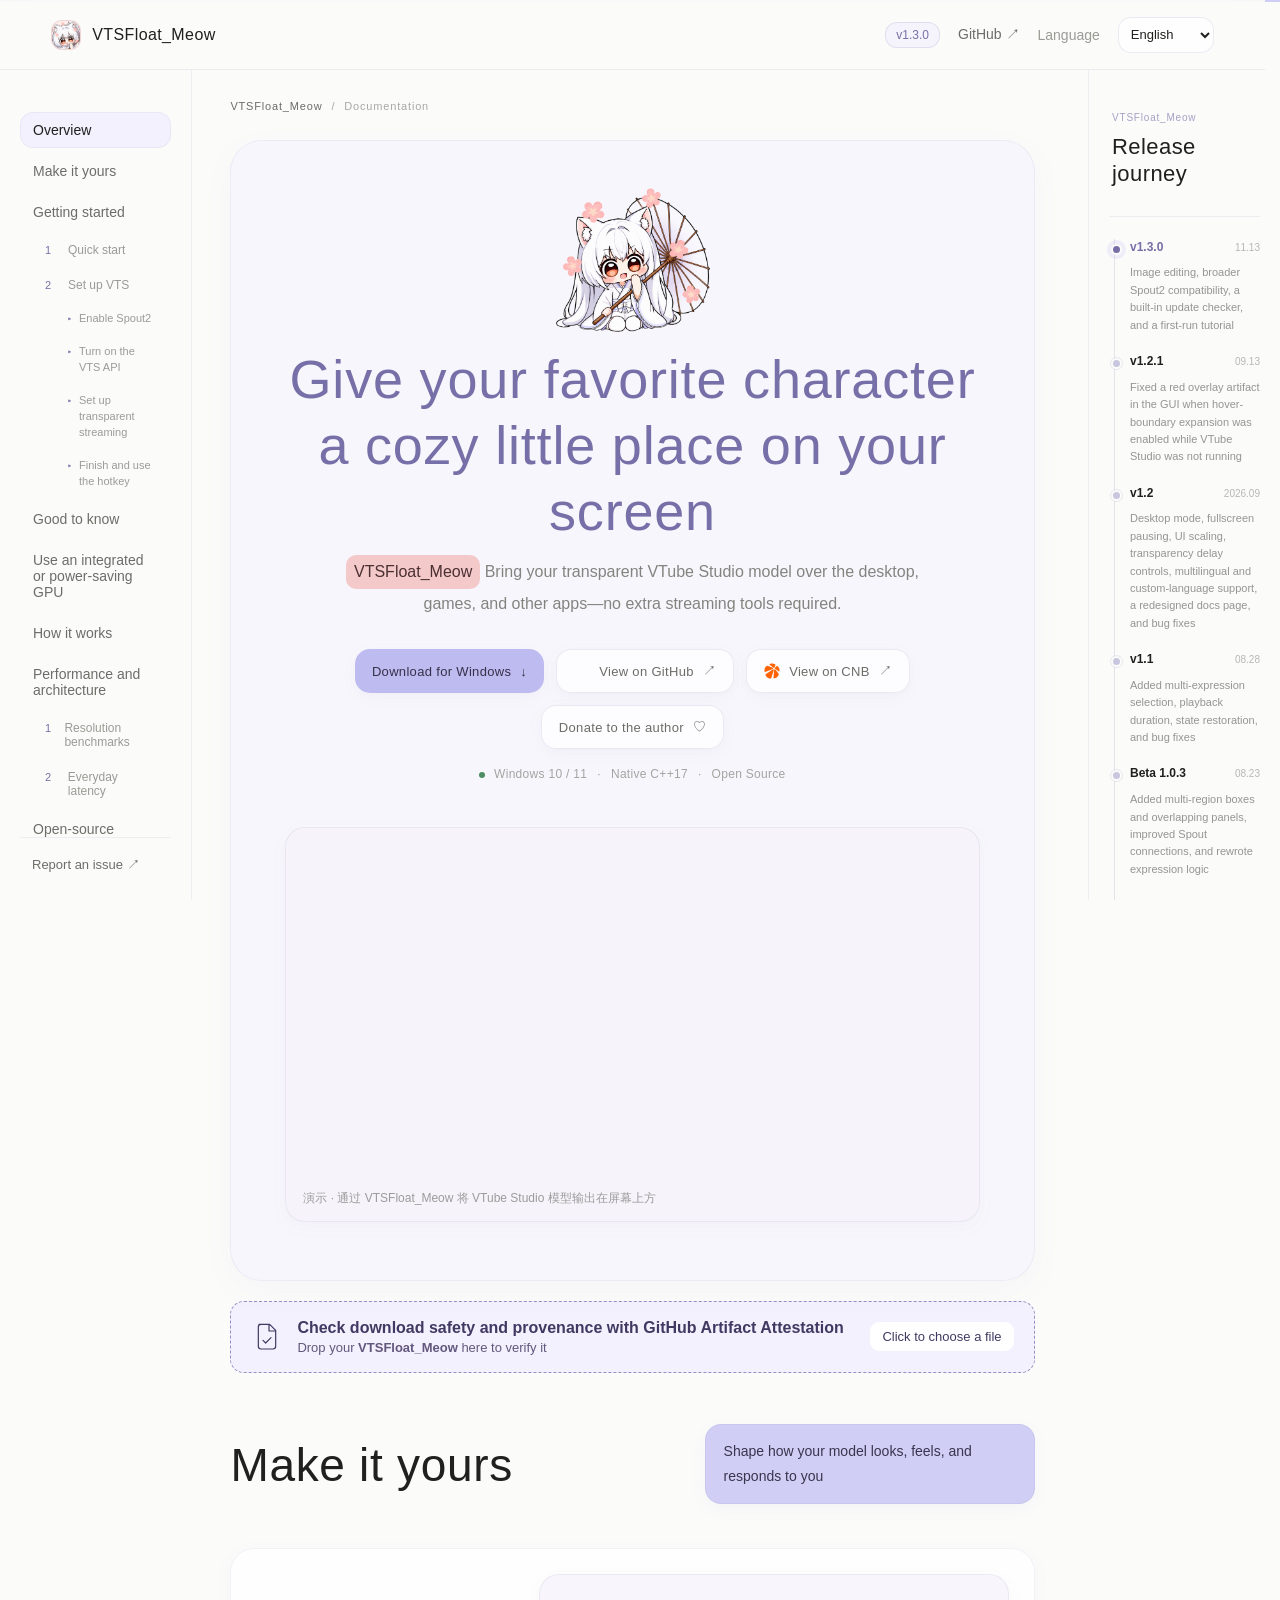
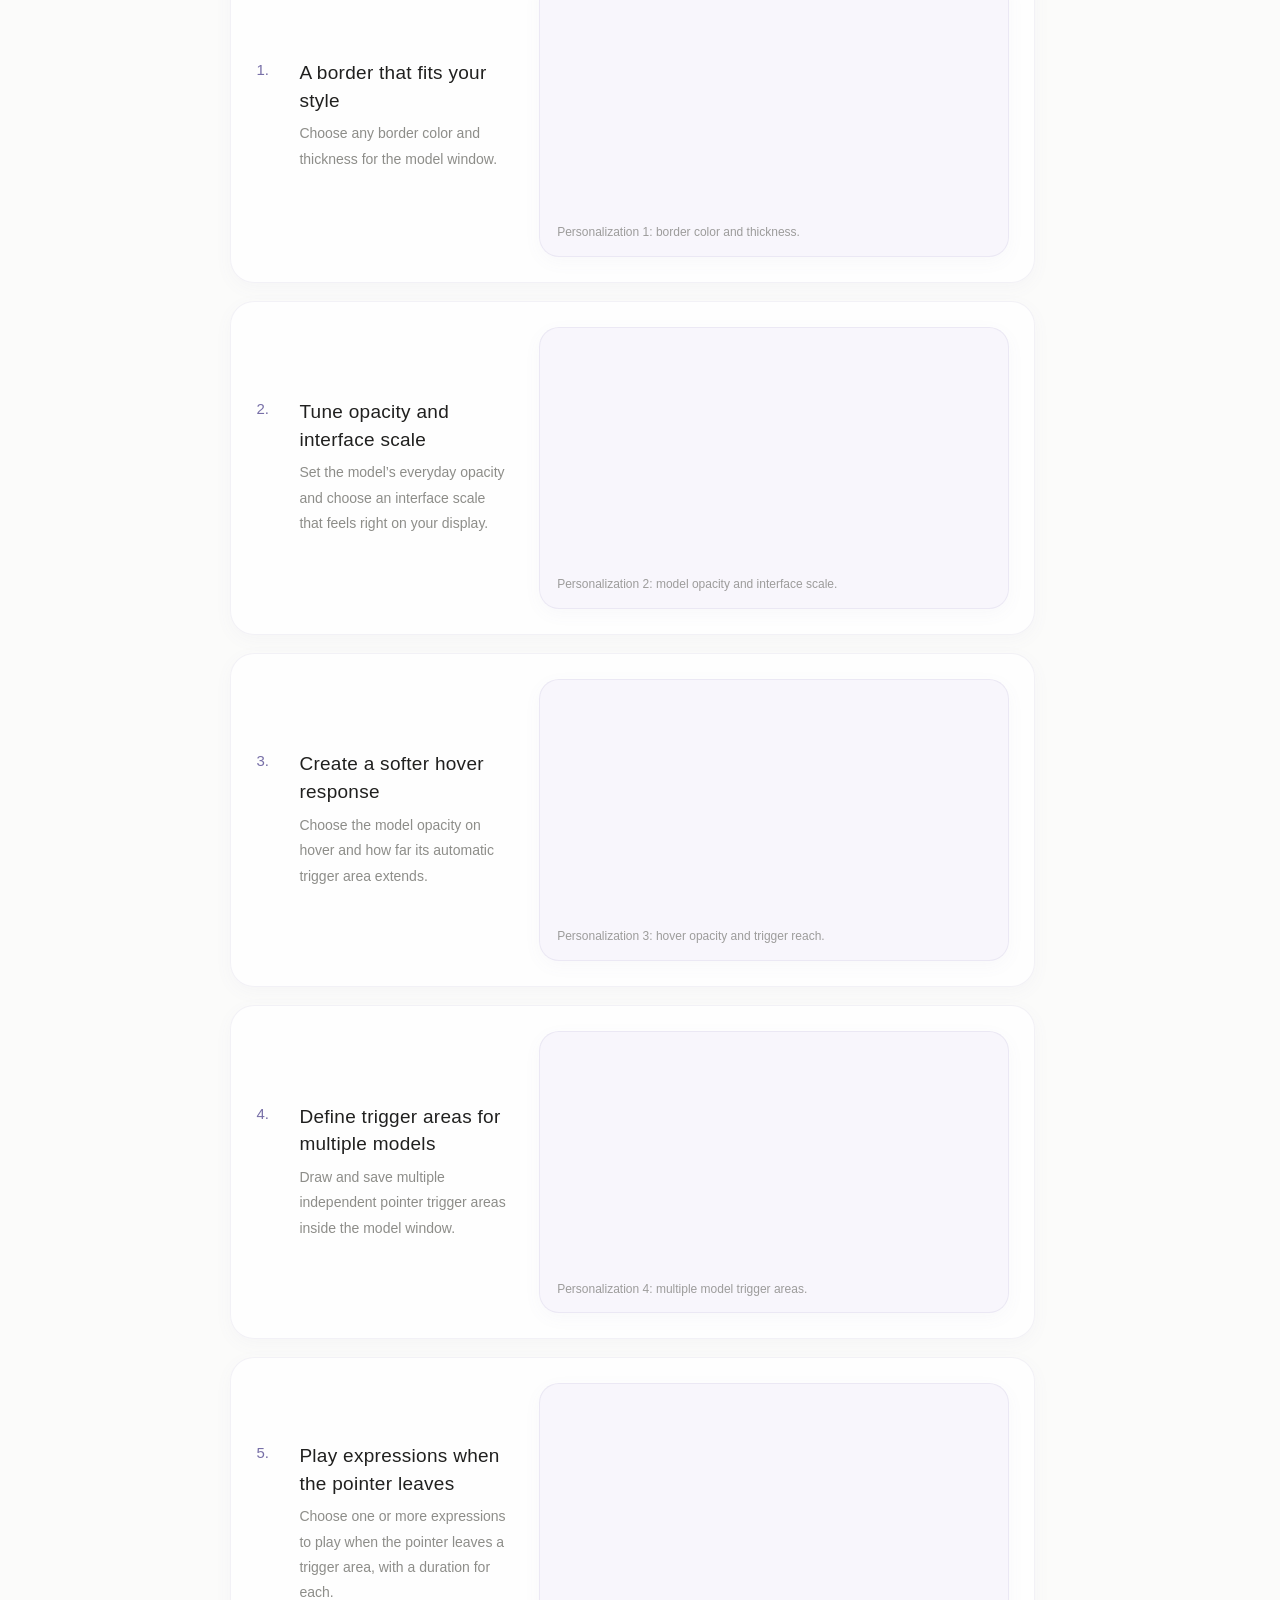
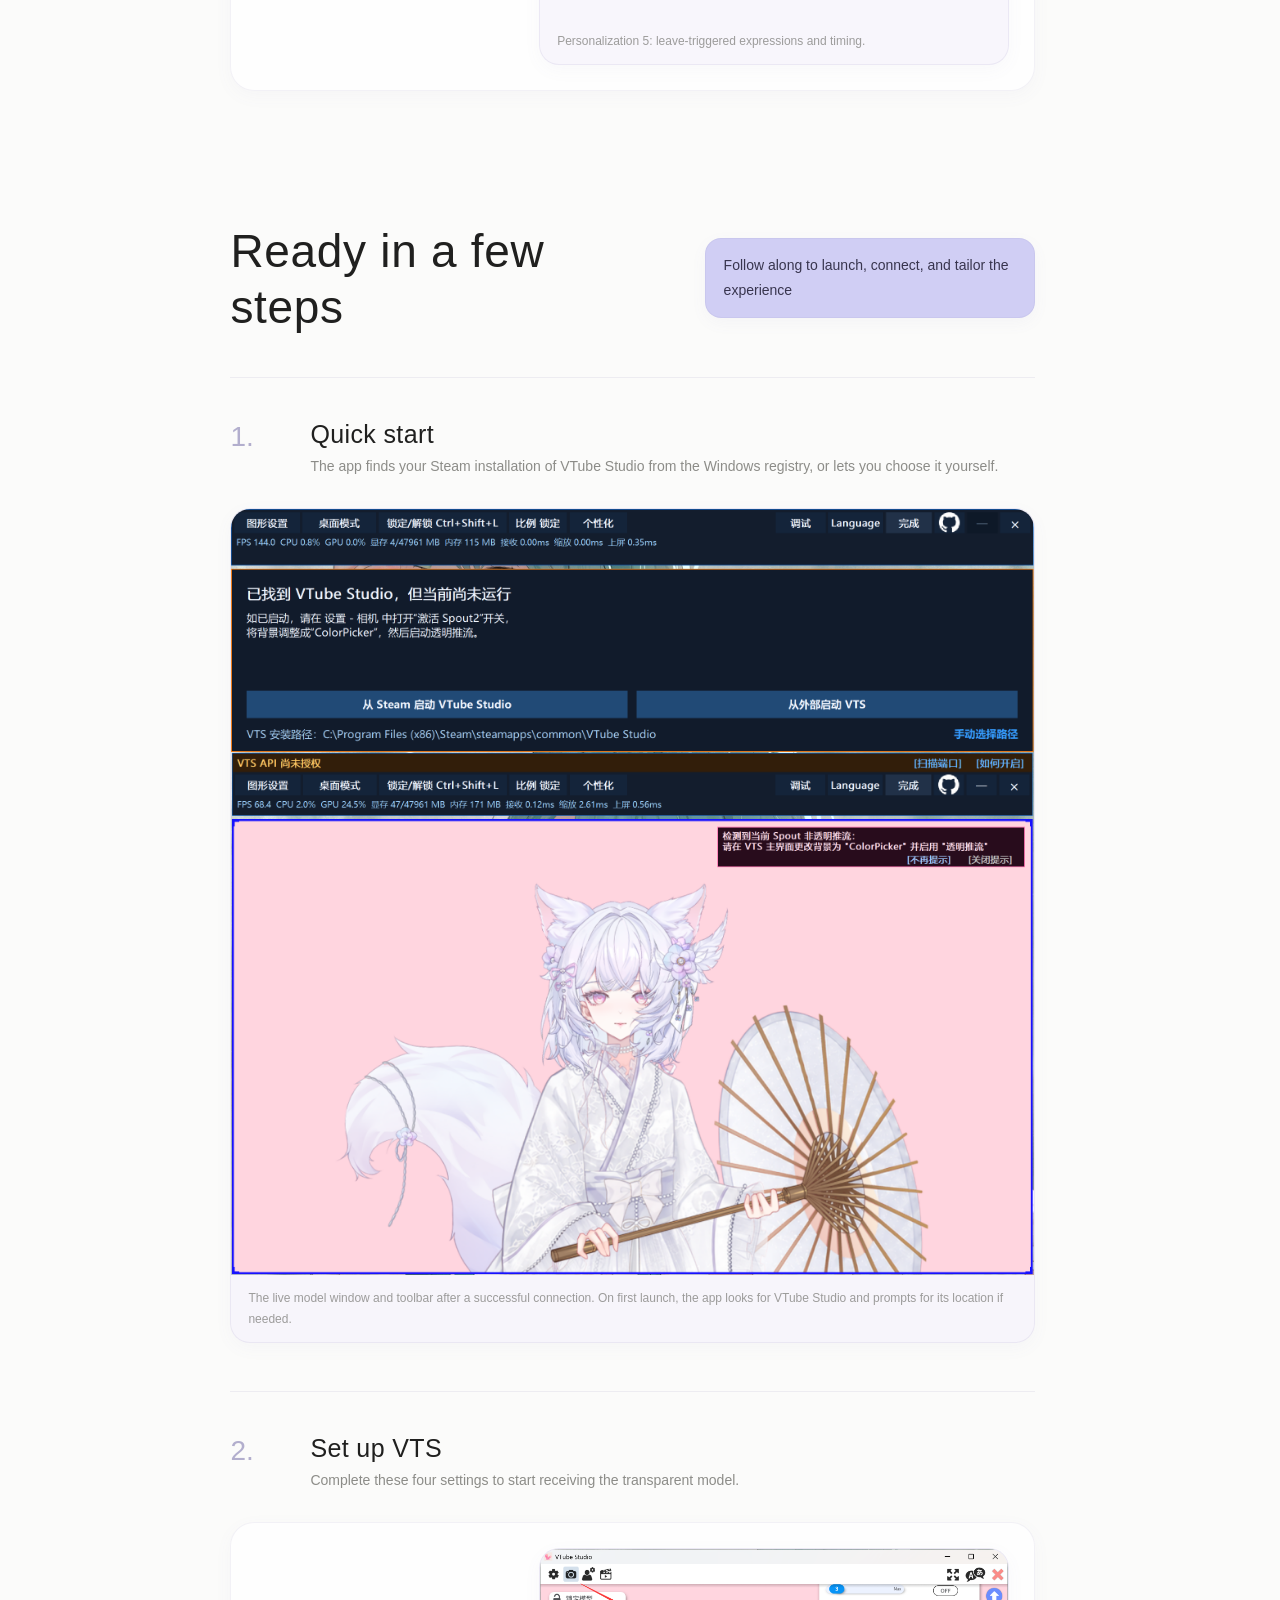
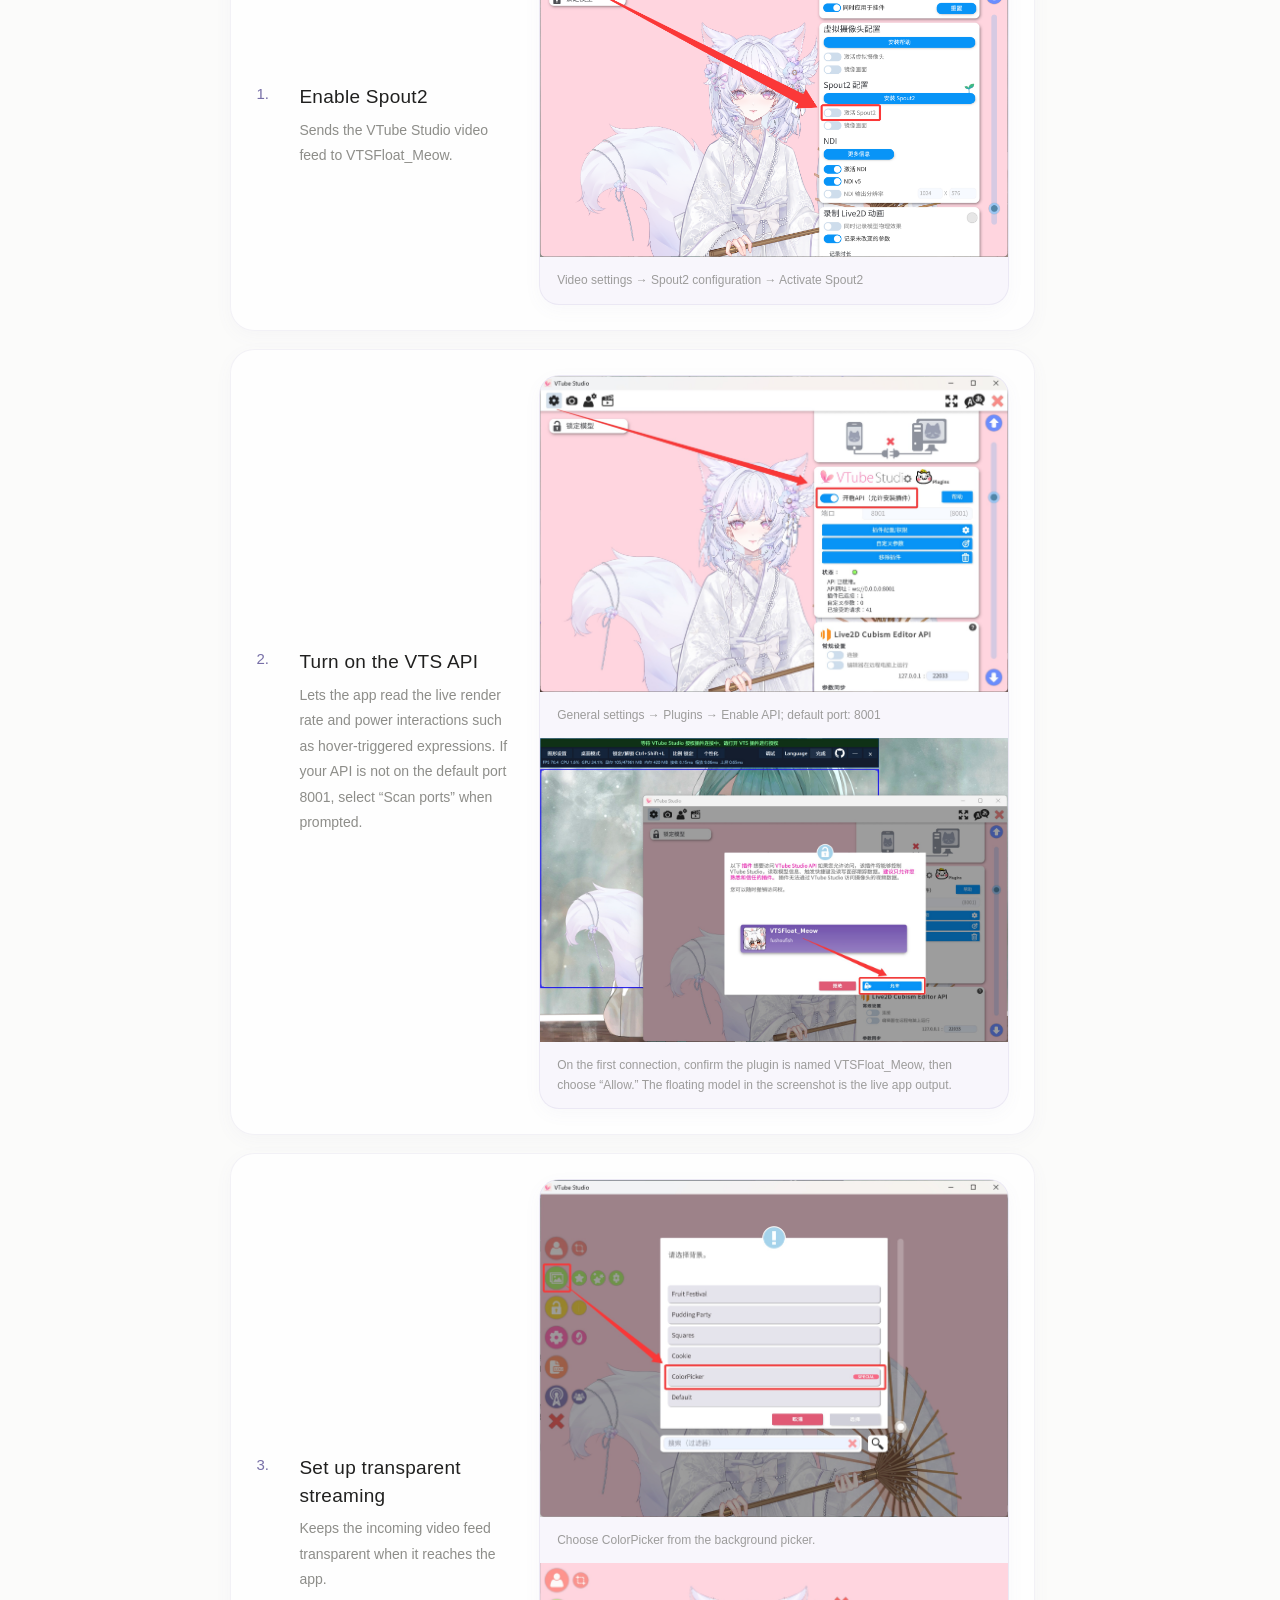
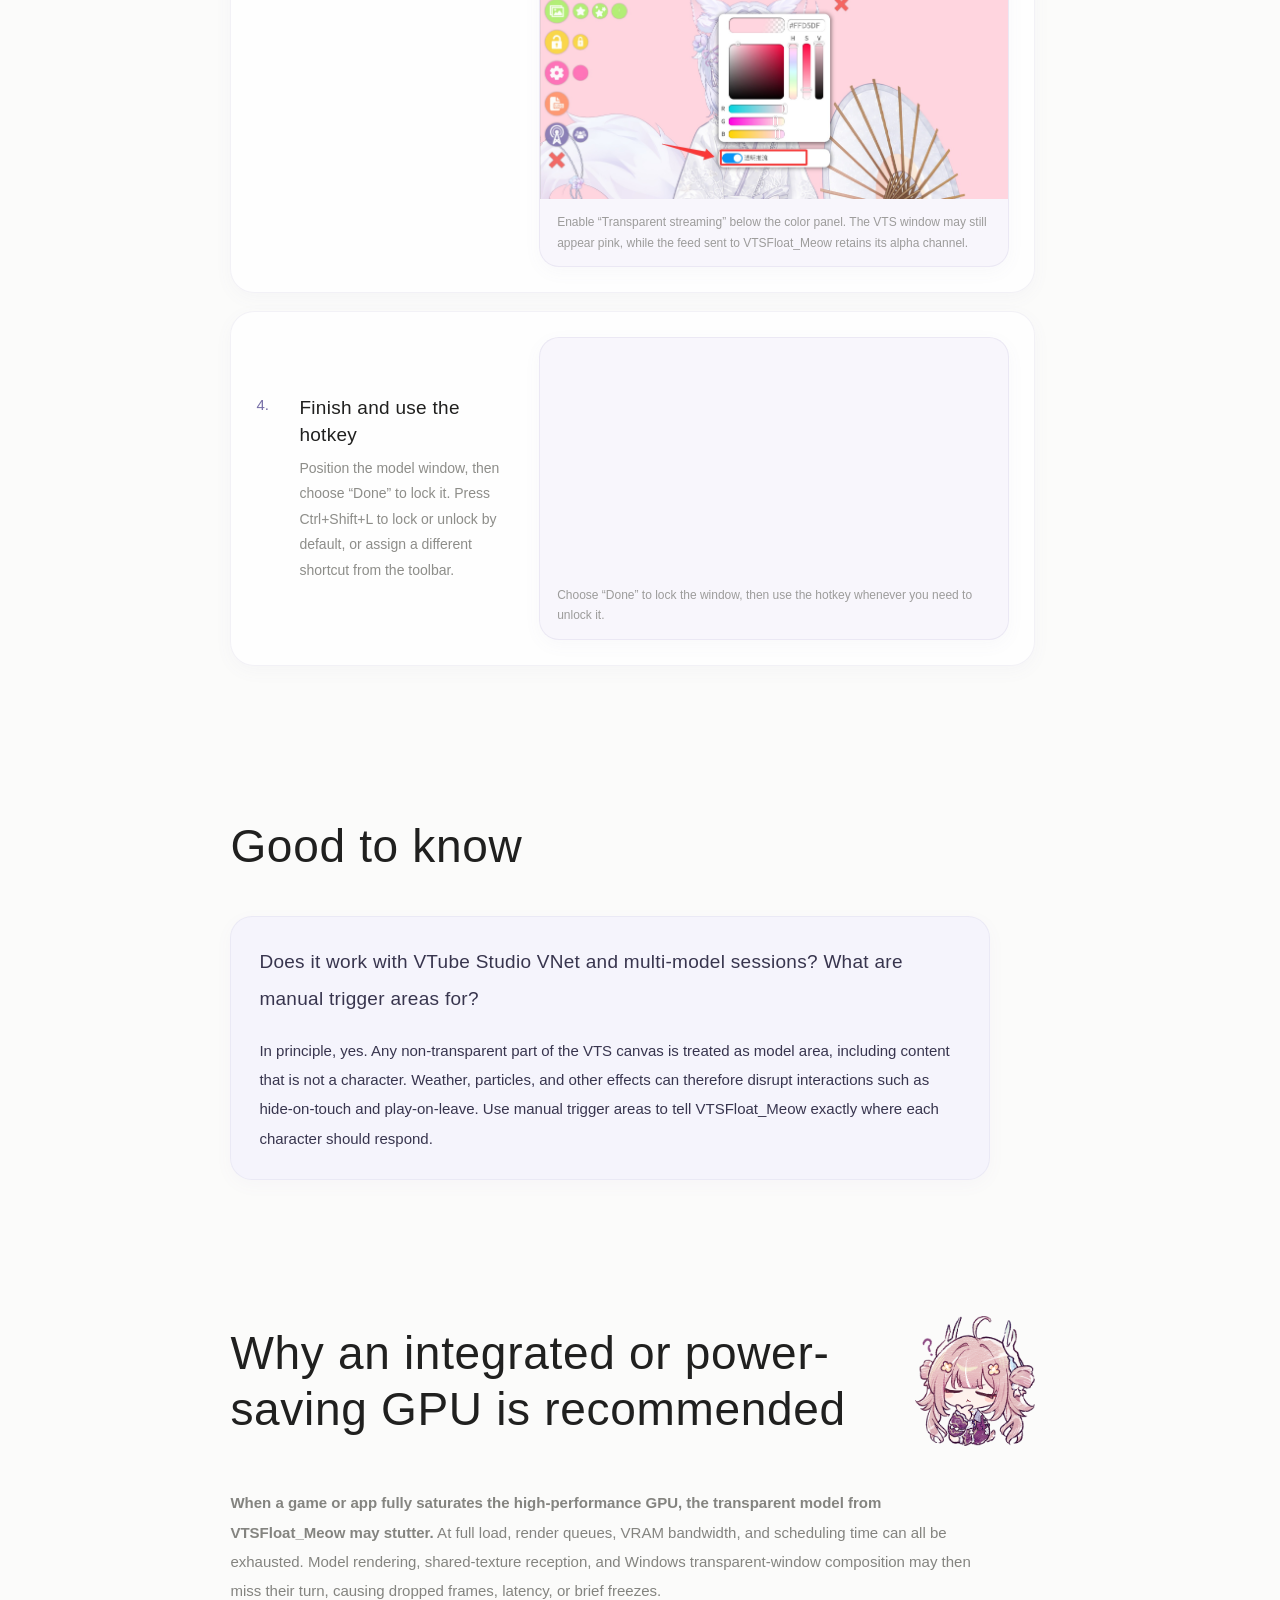
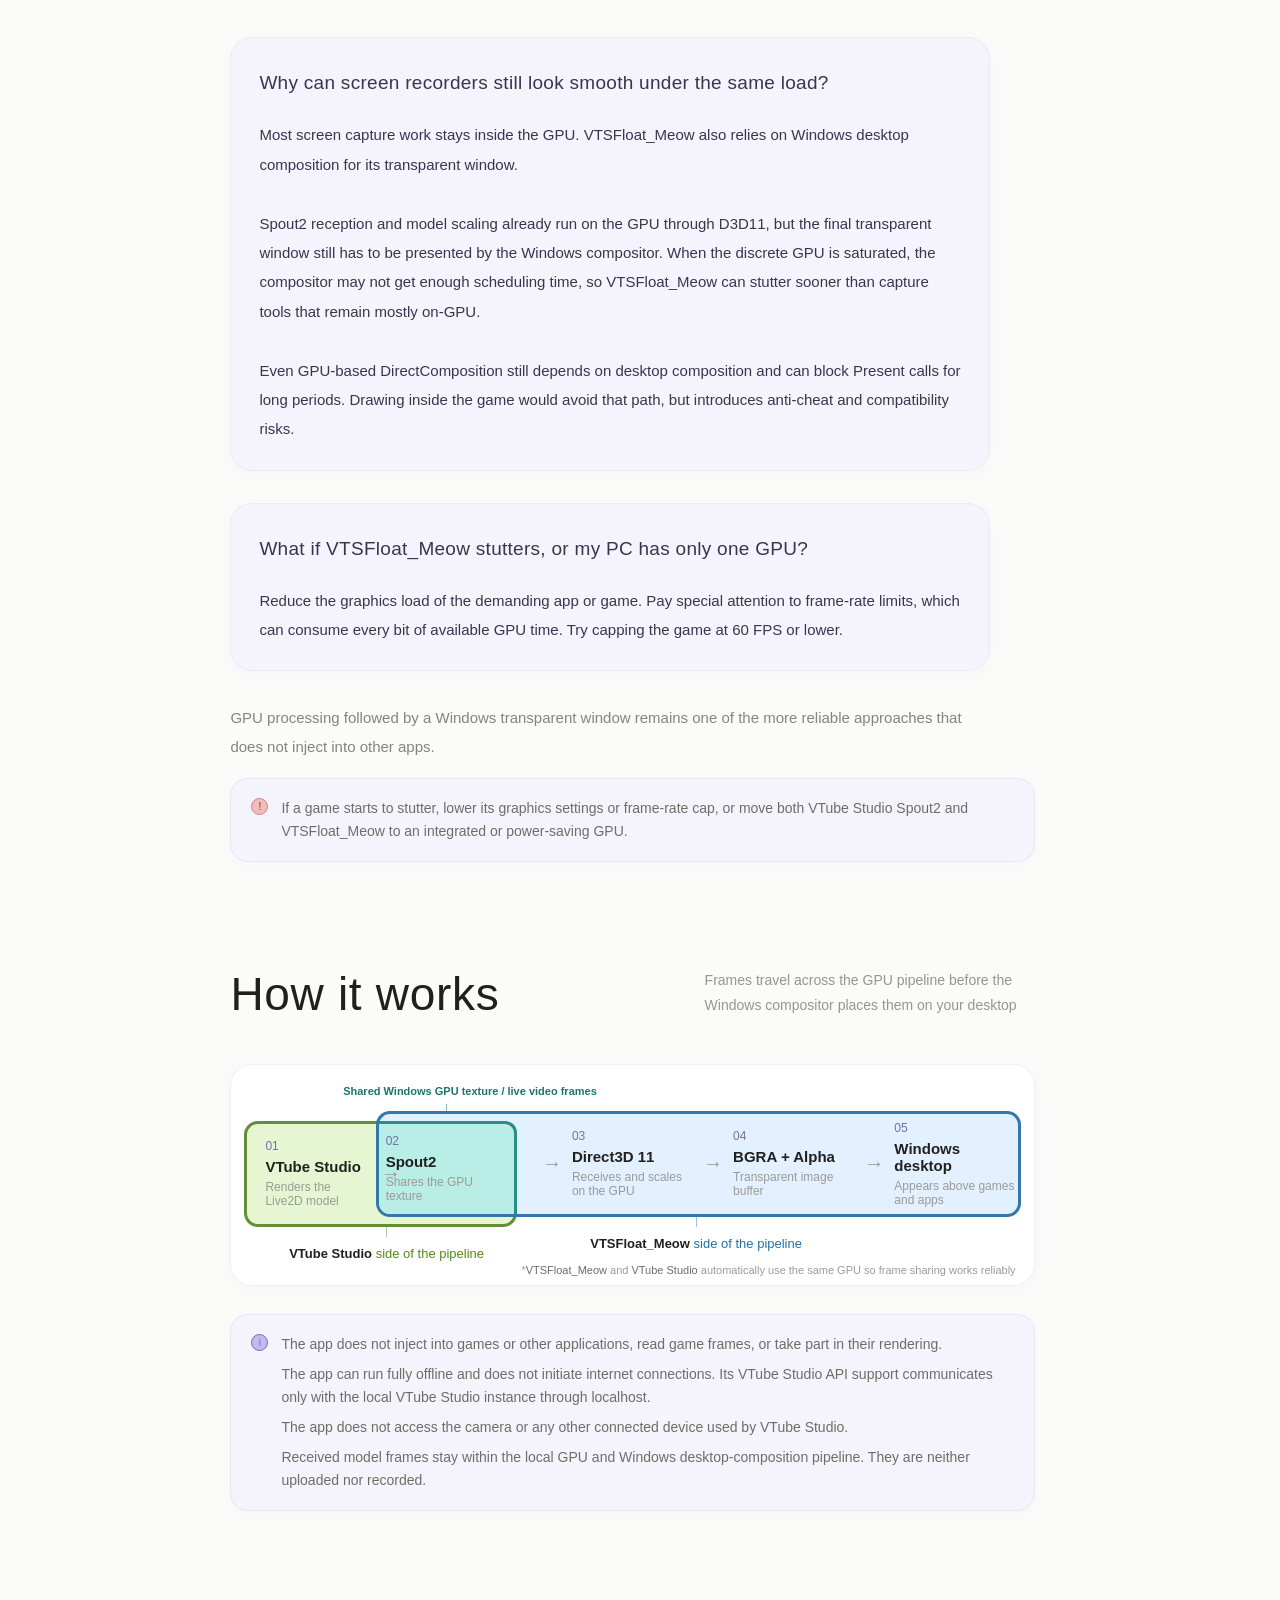
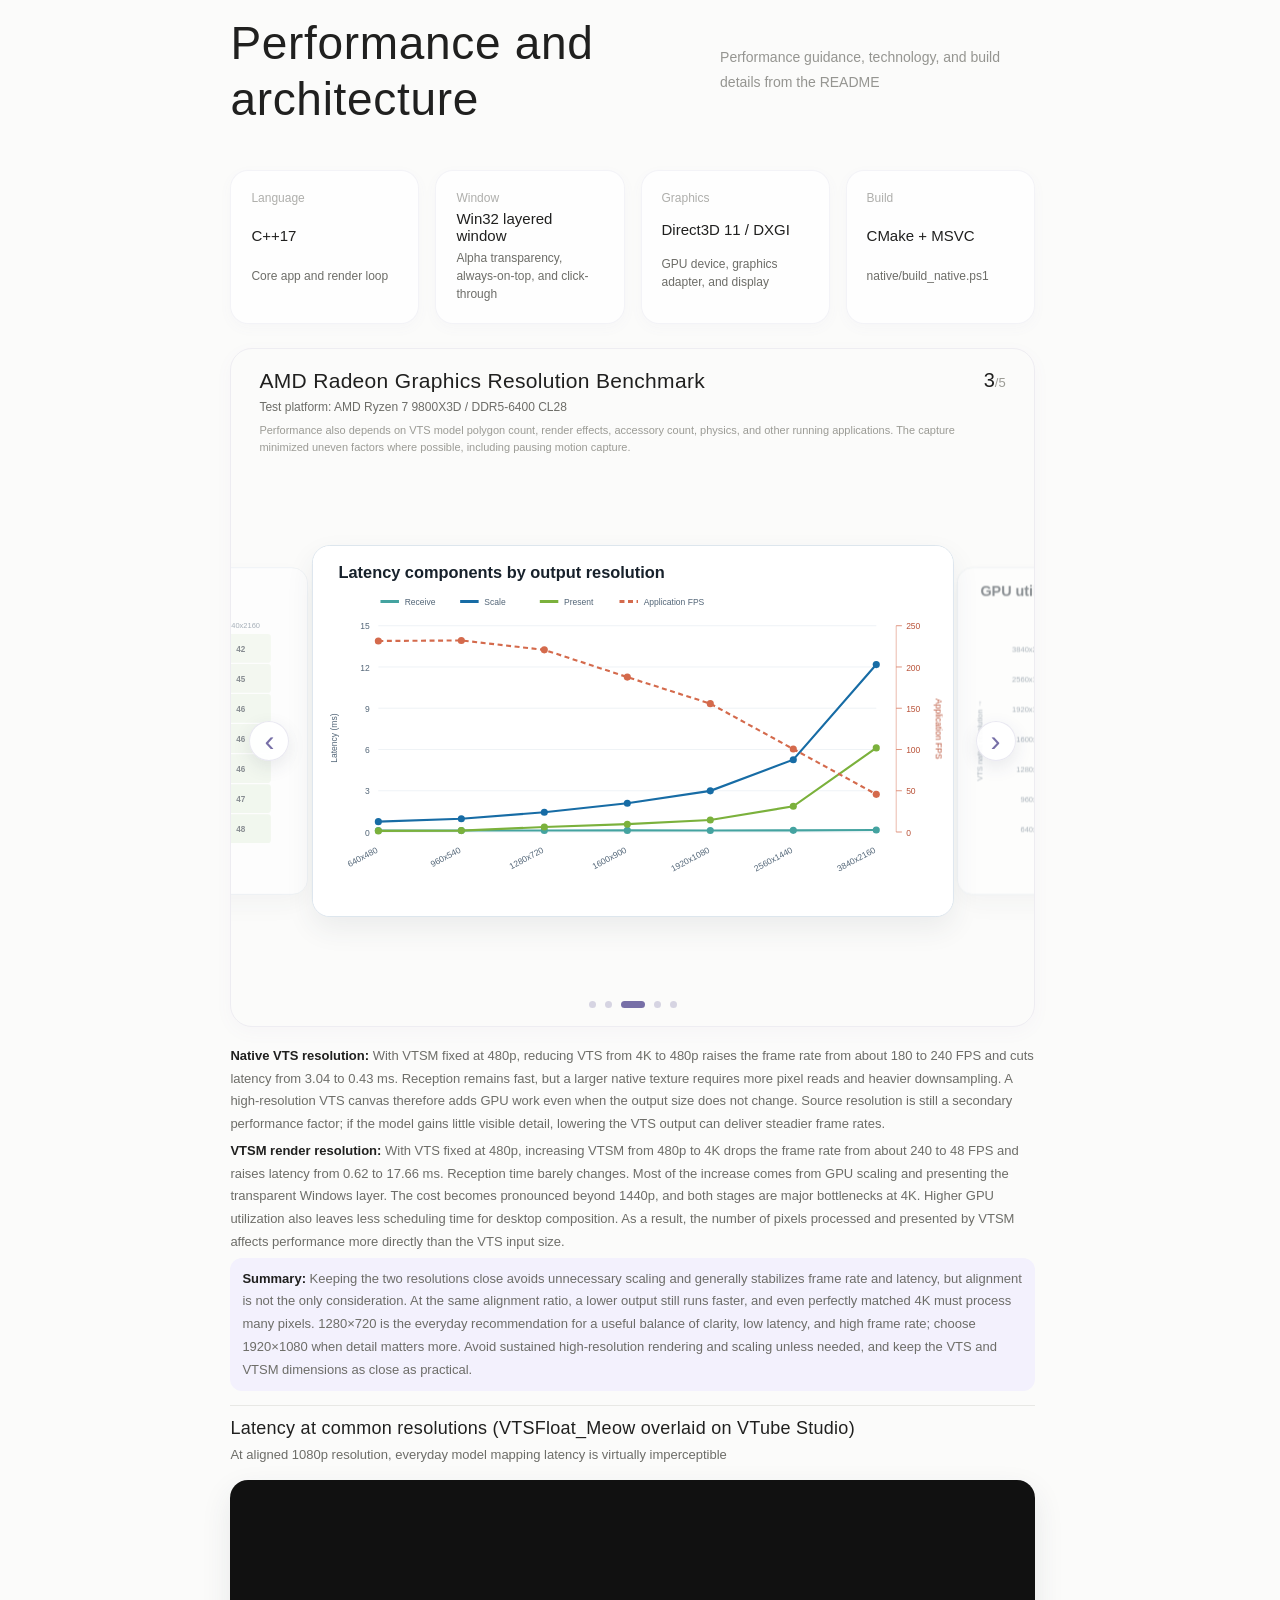
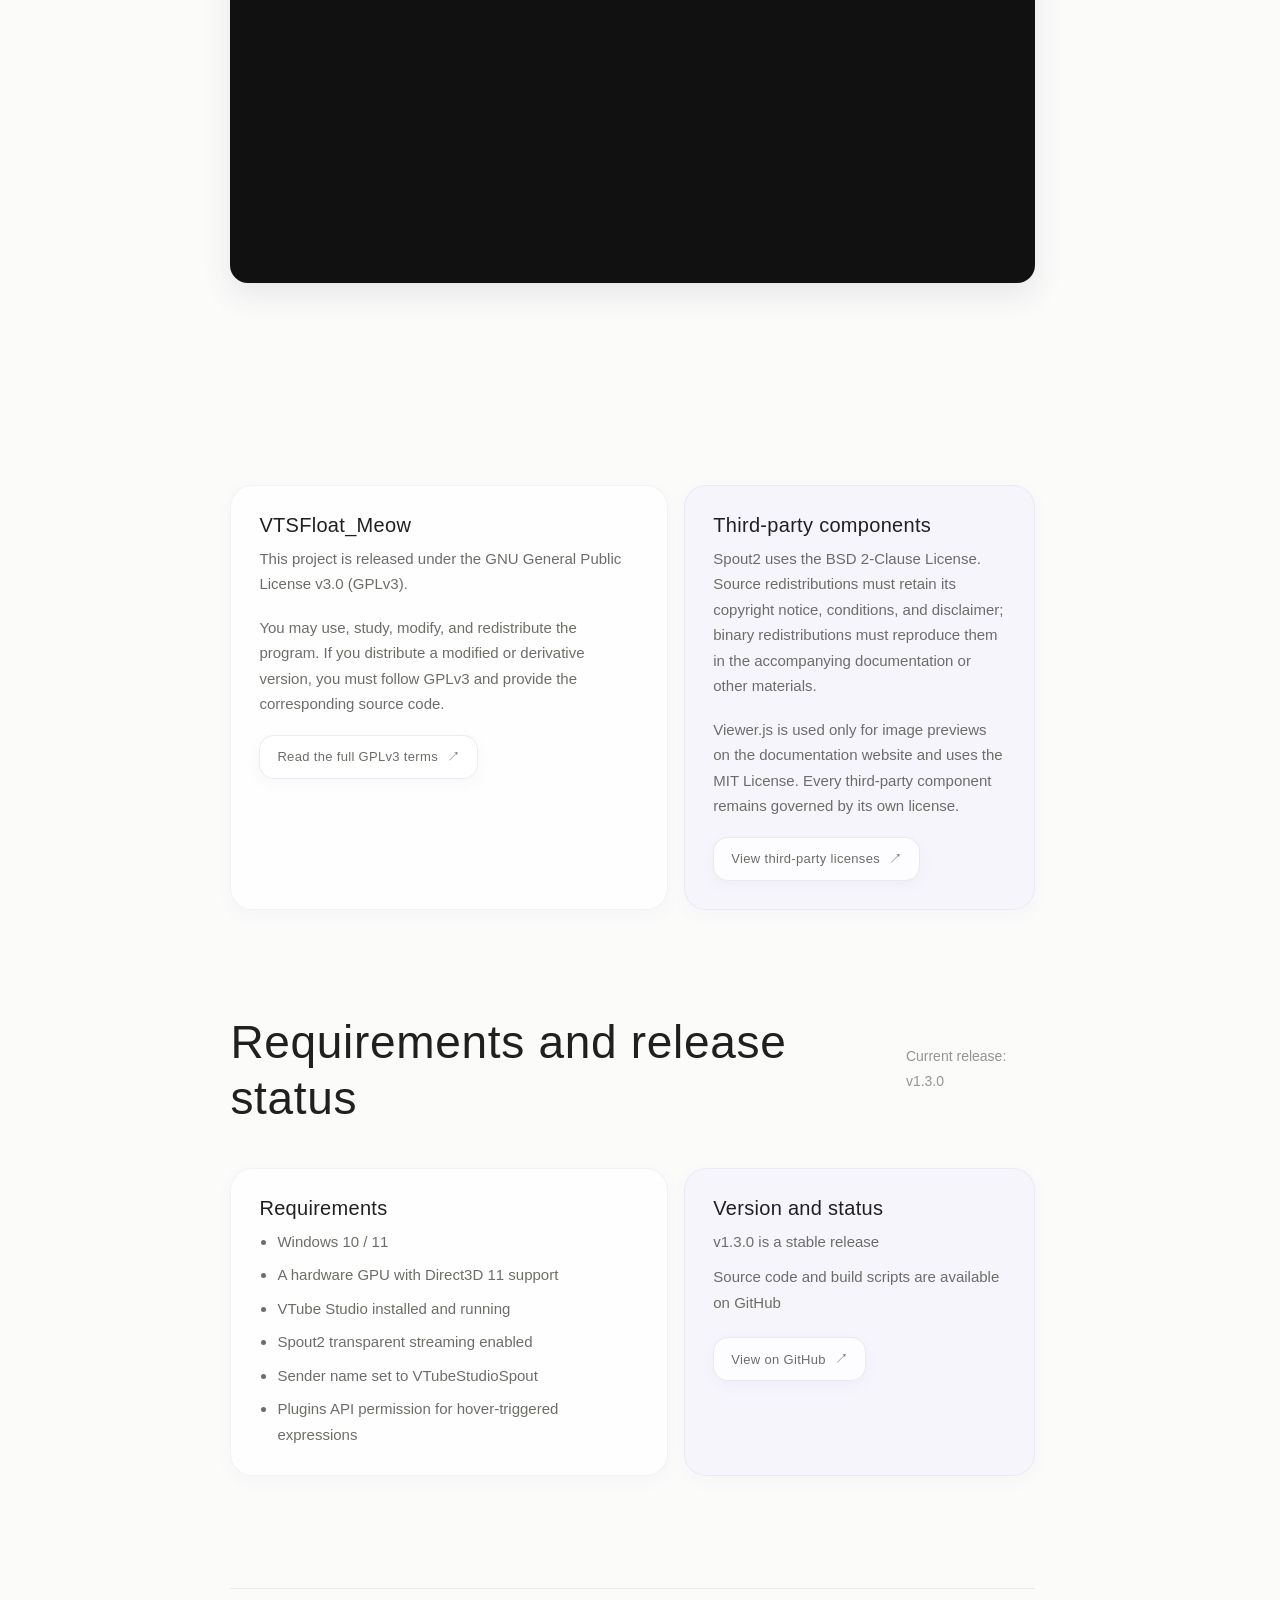
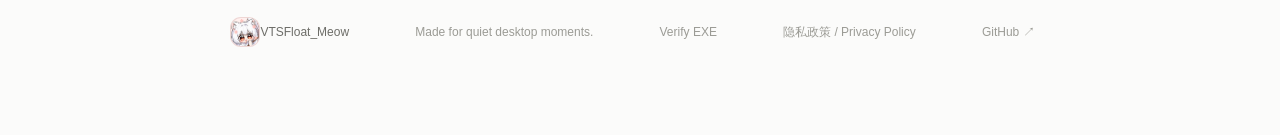
==== docs/index.html @ 31975684 "Enable USD donations on GitHub Pages and EdgeOne" ====
<!doctype html>
<html lang="zh-CN">
<head>
  <meta charset="UTF-8">
  <meta name="viewport" content="width=device-width, initial-scale=1">
  <style>
    .resource-loader { position: fixed; left: 50%; bottom: max(18px, env(safe-area-inset-bottom)); transform: translateX(-50%); z-index: 30; width: min(480px, calc(100% - 32px)); padding: 13px 16px; border: 1px solid #e8e8e5; border-radius: 10px; background: rgba(251,251,250,.96); color: #242427; box-shadow: 0 4px 20px rgba(53,49,73,.08); pointer-events: none; transition: opacity .3s ease, visibility .3s ease; }
    .resource-loader.is-leaving { opacity: 0; visibility: hidden; }
    .resource-loader-card { width: 100%; display: grid; grid-template-columns: minmax(0, 1fr) max-content; align-items: center; gap: 12px; }
    .resource-loader-track { height: 7px; overflow: hidden; border-radius: 999px; background: rgba(190, 187, 241, .28); }
    .resource-loader-progress { width: 0; height: 100%; border-radius: inherit; background: linear-gradient(90deg, #bdb8ef, #8880ca); transition: width .28s ease; }
    .resource-loader-percent { color: #776fa7; font-size: 14px; font-variant-numeric: tabular-nums; line-height: 1; text-align: right; white-space: nowrap; }
    @media (prefers-reduced-motion: reduce) { .resource-loader, .resource-loader-progress { transition: none; } }
    .resource-loader.is-indeterminate .resource-loader-card { display: block; }
    .resource-loader.is-indeterminate .resource-loader-track { display: none; }
    .resource-loader.is-indeterminate .resource-loader-percent { text-align: center; }
    .resource-loader[data-stage="checking"] .resource-loader-card { display: block; }
    .resource-loader[data-stage="checking"] .resource-loader-track { display: none; }
    .resource-loader[data-stage="checking"] .resource-loader-percent { text-align: center; }
  </style>
  <noscript><style>.resource-loader { display: none; }</style></noscript>
  <title>VTSFloat_Meow - VTube Studio 透明模型桌面悬浮工具</title>
  <meta name="description" content="VTSFloat_Meow 是面向 Windows 10/11 的 VTube Studio 透明模型悬浮工具。通过 Spout2 和 D3D11 将 Live2D 模型置顶显示在桌面、游戏或其他应用上方，支持鼠标穿透、悬停透明化、表情触发、多显示器与 GPU 选择。">
  <meta name="keywords" content="VTSFloat_Meow,VTube Studio,VTube Studio overlay,Live2D,桌面宠物,桌面悬浮,透明模型,Spout2,VTuber,Win32,D3D11">
  <meta name="author" content="fushoufish">
  <meta name="robots" content="index,follow,max-image-preview:large,max-snippet:-1,max-video-preview:-1">
  <meta name="theme-color" content="#0d0d10">
  <link rel="canonical" href="https://fushoufish.github.io/VTSFloat_Meow/">
  <link rel="icon" type="image/webp" href="assets/VTSFloat_Meow_small.webp">
  <link rel="apple-touch-icon" href="assets/VTSFloat_Meow_small.webp">

  <meta property="og:locale" content="zh_CN">
  <meta property="og:type" content="website">
  <meta property="og:site_name" content="VTSFloat_Meow">
  <meta property="og:title" content="VTSFloat_Meow - VTube Studio 透明模型桌面悬浮工具">
  <meta property="og:description" content="无需 OBS 或 Bandicam，将 VTube Studio 透明模型直接悬浮到桌面、游戏或其他应用上方。">
  <meta property="og:url" content="https://fushoufish.github.io/VTSFloat_Meow/">
  <meta property="og:image" content="https://fushoufish.github.io/VTSFloat_Meow/assets/VTSFloat_Meow.webp">
  <meta property="og:image:secure_url" content="https://fushoufish.github.io/VTSFloat_Meow/assets/VTSFloat_Meow.webp">
  <meta property="og:image:type" content="image/png">
  <meta property="og:image:width" content="963">
  <meta property="og:image:height" content="963">
  <meta property="og:image:alt" content="VTSFloat_Meow 项目角色与软件图标">

  <meta name="twitter:card" content="summary">
  <meta name="twitter:title" content="VTSFloat_Meow - VTube Studio 透明模型桌面悬浮工具">
  <meta name="twitter:description" content="通过 Spout2 与 D3D11，将 VTube Studio 透明模型直接显示在桌面和游戏上方。">
  <meta name="twitter:image" content="https://fushoufish.github.io/VTSFloat_Meow/assets/VTSFloat_Meow.webp">
  <meta name="twitter:image:alt" content="VTSFloat_Meow 项目角色与软件图标">

  <script type="application/ld+json">
  {
    "@context": "https://schema.org",
    "@graph": [
      {
        "@type": "WebSite",
        "@id": "https://fushoufish.github.io/VTSFloat_Meow/#website",
        "url": "https://fushoufish.github.io/VTSFloat_Meow/",
        "name": "VTSFloat_Meow",
        "description": "VTube Studio 透明模型桌面悬浮工具",
        "inLanguage": "zh-CN"
      },
      {
        "@type": "SoftwareApplication",
        "@id": "https://fushoufish.github.io/VTSFloat_Meow/#software",
        "name": "VTSFloat_Meow",
        "alternateName": "VTube Studio Desktop Overlay",
        "url": "https://fushoufish.github.io/VTSFloat_Meow/",
        "sameAs": "https://github.com/fushoufish/VTSFloat_Meow",
        "image": "https://fushoufish.github.io/VTSFloat_Meow/assets/VTSFloat_Meow.webp",
        "description": "通过 Spout2 与 Direct3D 11 将 VTube Studio 透明 Live2D 模型悬浮显示在 Windows 桌面、游戏或其他应用上方。",
        "applicationCategory": "UtilitiesApplication",
        "operatingSystem": "Windows 10, Windows 11",
        "softwareVersion": "1.2",
        "downloadUrl": "https://github.com/fushoufish/VTSFloat_Meow/releases/latest",
        "isAccessibleForFree": true,
        "featureList": [
          "VTube Studio 透明模型置顶显示",
          "鼠标穿透与悬停透明化",
          "悬停触发 VTube Studio 表情",
          "多显示器与多 GPU 支持",
          "自定义边框与性能调试"
        ],
        "offers": {
          "@type": "Offer",
          "price": "0",
          "priceCurrency": "CNY"
        }
      }
    ]
  }
  </script>
  <link rel="stylesheet" href="vendor/viewerjs/viewer.min.css">
  <link rel="stylesheet" href="styles.css?v=20261113-1">
  <link rel="stylesheet" href="verify.css?v=20261113-8">
</head>
<body>
  <div class="resource-loader" id="resource-loader" data-stage="checking" role="status" aria-label="页面资源加载进度">
    <div class="resource-loader-card">
      <div class="resource-loader-track" role="progressbar" aria-label="资源加载进度" aria-valuemin="0" aria-valuemax="100" aria-valuenow="0">
        <div class="resource-loader-progress" data-loader-progress></div>
      </div>
      <span class="resource-loader-percent" data-loader-percent aria-hidden="true">正在统计资源</span>
    </div>
  </div>
  <div class="site-shell">
    <header class="topbar">
      <a class="brand" href="#top" aria-label="VTSFloat_Meow 首页"><img class="brand-image" src="assets/VTSFloat_Meow_small.webp" alt=""><span>VTSFloat_Meow</span></a>
      <div class="topbar-actions"><span class="version-pill">v1.3.0</span><a class="top-link" href="https://github.com/fushoufish/VTSFloat_Meow" target="_blank" rel="noreferrer">GitHub <span aria-hidden="true">↗</span></a><label class="language-label" for="language-select">语言</label><select id="language-select" aria-label="选择语言"><option value="zh-CN">简体中文</option><option value="zh-TW">繁體中文</option><option value="en">English</option><option value="ja">日本語</option><option value="ko">한국어</option><option value="ru">Русский</option></select><button class="menu-toggle" type="button" aria-expanded="false" aria-controls="sidebar">菜单</button></div>
    </header>

    <aside class="sidebar" id="sidebar">
      <nav class="side-nav" aria-label="文档导航">
        <a class="nav-link active" href="#overview">项目概览</a>
        <a class="nav-link" href="#custom-features">自定义功能展示</a>
        <a class="nav-link" href="#usage">如何使用</a>
        <a class="nav-link nav-sub-link" href="#quick-start"><span>1</span>快捷开始</a>
        <a class="nav-link nav-sub-link" href="#vts-setup"><span>2</span>设置 VTS</a>
        <a class="nav-link nav-sub-sub-link" href="#enable-spout2">启用 Spout2</a>
        <a class="nav-link nav-sub-sub-link" href="#enable-vts-api">启动VTS API</a>
        <a class="nav-link nav-sub-sub-link" href="#transparent-stream-setup">设置透明推流</a>
        <a class="nav-link nav-sub-sub-link" href="#finish-hotkey">完成与快捷键触发</a>
        <a class="nav-link" href="#other-notes">其他说明</a>
        <a class="nav-link" href="#gpu">推荐核显或节能 GPU</a>
        <a class="nav-link" href="#how-it-works">工作原理</a>
        <a class="nav-link" href="#details">性能与构建</a>
        <a class="nav-link nav-sub-link" href="#resolution-benchmark"><span>1</span>分辨率基准</a>
        <a class="nav-link nav-sub-link" href="#common-resolution-latency"><span>2</span>常用分辨率延迟表现</a>
        <a class="nav-link" href="#license">开源协议</a>
        <a class="nav-link" href="#requirements">使用前提与发布状态</a>
      </nav>
      <div class="sidebar-footer"><a href="https://github.com/fushoufish/VTSFloat_Meow/issues" target="_blank" rel="noreferrer">Report an issue <span aria-hidden="true">↗</span></a></div>
    </aside>

    <aside class="release-history" aria-label="版本历史">
      <div class="release-history-header">
        <span class="release-history-kicker">VTSFloat_Meow</span>
        <h2>版本足迹</h2>
      </div>
      <ol class="release-timeline">
        <li class="release-entry is-current">
          <div class="release-entry-meta"><span class="release-version">v1.3.0</span><time datetime="2026-11-13">11.13</time></div>
          <p>新增画面编辑、扩展 Spout2 兼容、内置检查更新与首次使用引导</p>
        </li>
        <li class="release-entry">
          <div class="release-entry-meta"><span class="release-version">v1.2.1</span><time datetime="2026-09-13">09.13</time></div>
          <p>修正 VTube Studio 未启动时，悬停边界扩展导致 GUI 出现红色遮罩残留的问题</p>
        </li>
        <li class="release-entry">
          <div class="release-entry-meta"><span class="release-version">v1.2</span><time datetime="2026-09">2026.09</time></div>
          <p>桌面模式、全屏暂停、UI 缩放、添加透明延时设置、多国语言与自定义语言、DOCS 页面装修、修复错误</p>
        </li>
        <li class="release-entry">
          <div class="release-entry-meta"><span class="release-version">v1.1</span><time datetime="2026-08-28">08.28</time></div>
          <p>支持多选表情、播放时长、状态恢复、修复错误</p>
        </li>
        <li class="release-entry">
          <div class="release-entry-meta"><span class="release-version">Beta 1.0.3</span><time datetime="2026-08-23">08.23</time></div>
          <p>加入多区域框、面板重叠、优化 Spout 连接、表情逻辑重写</p>
        </li>
        <li class="release-entry">
          <div class="release-entry-meta"><span class="release-version">Beta 1.0.2</span><time datetime="2026-08-20">08.20</time></div>
          <p>优化 VTS API 会话、优化表情逻辑</p>
        </li>
        <li class="release-entry">
          <div class="release-entry-meta"><span class="release-version">Beta 1.0.1</span><time datetime="2026-08-18">08.18</time></div>
          <p>新增悬停表情、API 端口扫描、设置重置</p>
        </li>
        <li class="release-entry">
          <div class="release-entry-meta"><span class="release-version">Beta 1.0.0</span><time datetime="2026-08-18">08.18</time></div>
          <p>程序初版</p>
        </li>
      </ol>
      <div class="release-history-footer">
        <a href="https://github.com/fushoufish/VTSFloat_Meow/commits" target="_blank" rel="noreferrer">查看版本记录 <span aria-hidden="true">↗</span></a>
      </div>
    </aside>

    <main class="main-content" id="top">
      <div class="breadcrumbs"><span>VTSFloat_Meow</span><span>/</span><span>Documentation</span></div>

      <section class="hero section-anchor" id="overview">
        <div class="hero-layout">
          <div class="hero-copy-block">
            <img class="hero-logo-over-title" src="assets/VTSFloat_Meow.webp" fetchpriority="high" loading="eager" alt="VTSFloat_Meow 角色插画">
            <div class="hero-rotator" aria-live="polite"><span class="hero-rotator-text">跃入你的每一寸桌面日常</span></div>
            <p class="hero-copy"><span class="text-highlight">VTSFloat_Meow</span> 将 VTube Studio 的透明模型悬浮到桌面、游戏或其他应用上方无需依赖其他推流工具进行映射</p>
            <div class="hero-actions"><button class="button button-primary" id="download-button" type="button" aria-haspopup="dialog" aria-controls="download-dialog">下载 Windows 版 <span aria-hidden="true">↓</span></button><a class="button button-ghost" href="https://github.com/fushoufish/VTSFloat_Meow" target="_blank" rel="noreferrer"><img class="github-icon" src="https://github.githubassets.com/favicons/favicon.svg" alt="">前往 GitHub <span aria-hidden="true">↗</span></a><a class="button button-ghost" href="https://cnb.cool/fushoufish/VTSFloat_Meow" target="_blank" rel="noopener noreferrer"><img class="github-icon" src="assets/cnb.svg" alt="">前往 CNB <span aria-hidden="true">↗</span></a><a class="button button-ghost" data-donation-link href="support.html">捐赠作者 <span aria-hidden="true">♡</span></a></div>
            <div class="hero-meta"><span><i></i> Windows 10 / 11</span><span>·</span><span>Native C++17</span><span>·</span><span>Open Source</span></div>
          </div>
        </div>
        <figure class="capture-media usage-media hero-media"><video class="usage-step-video" src="assets/desktop-model.mp4" autoplay muted loop playsinline disablepictureinpicture disableremoteplayback controlslist="nodownload nofullscreen noremoteplayback" preload="auto" aria-label="VTSFloat_Meow 将透明模型显示在实际 Windows 桌面上的演示"></video><figcaption>演示 · 通过 VTSFloat_Meow 将 VTube Studio 模型输出在屏幕上方</figcaption></figure>
      </section>

      <section class="verify-inline section-anchor" id="verify-exe" aria-labelledby="verify-title">
        <button class="verify-drop" id="verify-drop" type="button" aria-controls="verify-result">
          <svg viewBox="0 0 48 48" width="32" height="32" fill="none" stroke="currentColor" stroke-width="1.8" stroke-linejoin="round" stroke-linecap="round" aria-hidden="true">
            <path d="M12 5h16l9 9v24a4 4 0 0 1-4 4H15a4 4 0 0 1-4-4V9a4 4 0 0 1 4-4M27 5v10h10M18 29l4 4 8-8"/>
          </svg>
          <span class="verify-inline-copy">
            <strong id="verify-title">验证你下载的程序是否安全/可溯源的-GitHub Artifact Attestation 校验</strong>
            <span>拖入你的<strong>VTSFloat_Meow</strong>进行校验</span>
          </span>
          <span class="verify-inline-action" id="verify-prompt" role="status">点击选择文件</span>
        </button>
        <input id="verify-file" type="file" accept=".exe" hidden>
        <noscript><p>请启用 JavaScript 后再校验文件。</p></noscript>
        <div class="verify-reveal">
          <section class="verify-result" id="verify-result" aria-live="polite" aria-atomic="true" hidden>
            <h2 id="verify-status"></h2>
            <p id="verify-detail"></p>
            <button class="button button-primary verify-update" id="verify-update" type="button" aria-haspopup="dialog" aria-controls="download-dialog" hidden>存在新版本</button>
            <dl id="verify-facts" hidden>
              <dt>文件名</dt><dd id="verify-name"></dd>
              <dt>SHA-256</dt><dd><code id="verify-hash"></code></dd>
              <dt>构建来源</dt><dd id="verify-source"></dd>
            </dl>
            <div class="verify-links">
              <a id="verify-release" hidden>查看对应发布</a>
              <a id="verify-proof" href="https://github.com/fushoufish/VTSFloat_Meow/attestations" hidden>查看 GitHub 证明</a>
            </div>
          </section>
          <div class="verify-faq" hidden>
            <details class="verify-help" id="verify-help">
              <summary>如何独立验证构建来源？</summary>
              <div class="verify-answer"><div>
                  <p>校验页比对 Release 的文件摘要，并查询 GitHub 是否有对应的构建证明。使用 GitHub CLI 可以独立验证证明的签名和工作流。</p>
                  <pre><code>gh attestation verify .\VTSFloat_Meow.exe --repo fushoufish/VTSFloat_Meow --signer-workflow fushoufish/VTSFloat_Meow/.github/workflows/build.yml</code></pre>
                  <p>校验用于确认文件与官方发布是否一致及其构建来源。软件安全性需另行评估。</p>
                  <p>自行编译或修改的文件可能无法匹配官方发布。匹配结果仅用于识别发布文件。</p>
              </div></div>
            </details>
            <details class="verify-help">
              <summary>为什么要这样做？</summary>
              <div class="verify-answer"><div>
                <p>使用该软件有精准的用户画像，防止存在第三者恶意修改项目并公开。</p>
              </div></div>
            </details>
          </div>
        </div>
      </section>

      <section class="section-anchor custom-features-section" id="custom-features">
        <div class="section-heading"><div><h2>自定义功能展示</h2></div><p class="section-note">根据你的使用习惯调整模型的显示与互动方式</p></div>
        <div class="usage-custom-grid">
            <article class="usage-substep">
              <div class="usage-substep-copy"><span class="usage-subindex">1.</span><div><h3>自定义调整边框颜色粗细</h3><p>可自由设置模型窗口的边框颜色和边框粗细。</p></div></div>
              <figure class="capture-media usage-media"><video class="usage-step-video" data-src="assets/自定义调整边框颜色粗细.mp4" autoplay muted loop playsinline disablepictureinpicture disableremoteplayback controlslist="nodownload nofullscreen noremoteplayback" preload="none" aria-label="自定义调整边框颜色和粗细的操作演示"></video><figcaption>个性化设置 1：边框颜色与粗细。</figcaption></figure>
            </article>
            <article class="usage-substep">
              <div class="usage-substep-copy"><span class="usage-subindex">2.</span><div><h3>自定义调整模型不透明度与界面缩放</h3><p>可调整模型平时显示的不透明度，并选择适合当前显示器的界面缩放比例。</p></div></div>
              <figure class="capture-media usage-media"><video class="usage-step-video" data-src="assets/自定义调整模型不透明度与界面缩放.mp4" autoplay muted loop playsinline disablepictureinpicture disableremoteplayback controlslist="nodownload nofullscreen noremoteplayback" preload="none" aria-label="自定义调整模型不透明度和界面缩放的操作演示"></video><figcaption>个性化设置 2：模型不透明度与界面缩放。</figcaption></figure>
            </article>
            <article class="usage-substep">
              <div class="usage-substep-copy"><span class="usage-subindex">3.</span><div><h3>自定义调整鼠标经过时的模型不透明度与范围扩展</h3><p>可设置鼠标经过模型时的透明程度，并调整自动触发区域向外扩展的距离。</p></div></div>
              <figure class="capture-media usage-media"><video class="usage-step-video" data-src="assets/自定义调整鼠标经过时的模型不透明度与范围扩展.mp4" autoplay muted loop playsinline disablepictureinpicture disableremoteplayback controlslist="nodownload nofullscreen noremoteplayback" preload="none" aria-label="调整鼠标经过时的模型不透明度和范围扩展的操作演示"></video><figcaption>个性化设置 3：悬停不透明度与范围扩展。</figcaption></figure>
            </article>
            <article class="usage-substep">
              <div class="usage-substep-copy"><span class="usage-subindex">4.</span><div><h3>支持框选多个模型触发范围</h3><p>可在模型窗口内框选并保存多个独立的鼠标触发区域。</p></div></div>
              <figure class="capture-media usage-media"><video class="usage-step-video" data-src="assets/支持框选多个模型触发范围.mp4" autoplay muted loop playsinline disablepictureinpicture disableremoteplayback controlslist="nodownload nofullscreen noremoteplayback" preload="none" aria-label="框选多个模型触发范围的操作演示"></video><figcaption>个性化设置 4：多个模型触发范围。</figcaption></figure>
            </article>
            <article class="usage-substep">
              <div class="usage-substep-copy"><span class="usage-subindex">5.</span><div><h3>支持设置多个鼠标离开时播放模型表情与播放时长</h3><p>可选择多个鼠标离开触发范围后播放的模型表情，并设置对应的播放时长。</p></div></div>
              <figure class="capture-media usage-media"><video class="usage-step-video" data-src="assets/支持设置多个鼠标离开时播放模型表情与播放时长.mp4" autoplay muted loop playsinline disablepictureinpicture disableremoteplayback controlslist="nodownload nofullscreen noremoteplayback" preload="none" aria-label="设置多个鼠标离开时播放模型表情与播放时长的操作演示"></video><figcaption>个性化设置 5：离开时播放的模型表情与时长。</figcaption></figure>
            </article>
        </div>
      </section>

      <section class="section-anchor usage-section" id="usage">
        <div class="section-heading"><div><h2>如何使用？</h2></div><p class="section-note">按照下面的步骤完成启动 设置和自定义</p></div>

        <div class="usage-group section-anchor" id="quick-start">
          <div class="usage-group-heading"><span class="usage-index">1、</span><div><h3>快捷开始</h3><p>脚本会主动从注册表寻找 Steam 中的 VTube Studio 路径或者由你手动选择路径</p></div></div>
          <figure class="capture-media usage-media "><a class="" href="assets/desktop-controls.webp" target="_blank" rel="noopener"><img src="assets/desktop-controls.webp" alt="程序启动后的实际控制条，包含图形设置、窗口模式、锁定与个性化" width="759" height="34" loading="lazy"></a><a class="" href="assets/desktop-controls-2.webp" target="_blank" rel="noopener"><img src="assets/desktop-controls-2.webp" alt="启动并连接 VTS 后的透明模型窗口" width="759" height="432" loading="lazy"></a><figcaption>连接成功后的实际窗口与控制条。首次启动时，程序会查找 VTube Studio 安装路径；未找到时可手动选择。</figcaption></figure>
        </div>

        <div class="usage-group section-anchor" id="vts-setup">
          <div class="usage-group-heading"><span class="usage-index">2、</span><div><h3>设置 VTS</h3><p>完成下面 4 项设置后即可开始接收透明模型</p></div></div>
          <div class="usage-substeps">
            <article class="usage-substep section-anchor" id="enable-spout2"><div class="usage-substep-copy"><span class="usage-subindex">1.</span><div><h3>启用 Spout2</h3><p>用于将 VTube Studio 的视频流推送至脚本</p></div></div><figure class="capture-media usage-media"><a href="assets/enable-spout2.webp" target="_blank" rel="noopener"><img src="assets/enable-spout2.webp" alt="VTube Studio 视频设置中的 Spout2 配置，激活 Spout2 开关已开启" width="1109" height="640" loading="lazy"></a><figcaption>视频设置 → Spout2 配置 → 激活 Spout2</figcaption></figure></article>
            <article class="usage-substep section-anchor" id="enable-vts-api"><div class="usage-substep-copy"><span class="usage-subindex">2.</span><div><h3>启动VTS API</h3><p>用于脚本获取实时渲染帧数 实现悬停更改模型表情等功能 如默认端口非 8001 请在脚本提示中手动点击“扫描端口”按钮</p></div></div><figure class="capture-media usage-media"><a href="assets/enable-api.jpg" target="_blank" rel="noopener"><img src="assets/enable-api.jpg" alt="VTube Studio Plugins API 已开启，端口为 8001，状态为 API 已就绪" width="1109" height="640" loading="lazy"></a><div class="capture-caption">一般设置 → Plugins → 开启 API，默认端口 8001</div><a href="assets/api-authorization.jpg" target="_blank" rel="noopener"><img src="assets/api-authorization.jpg" alt="VTube Studio 请求授权 VTSFloat_Meow 插件访问 API 的实际确认弹窗" width="1109" height="640" loading="lazy"></a><figcaption>首次连接时，确认插件名称为 VTSFloat_Meow 后点击「允许」。截图中的悬浮模型来自正在运行的工具。</figcaption></figure></article>
            <article class="usage-substep section-anchor" id="transparent-stream-setup"><div class="usage-substep-copy"><span class="usage-subindex">3.</span><div><h3>设置透明推流</h3><p>用于将获取到的视频流透明化 输出到脚本当中</p></div></div><figure class="capture-media usage-media"><a href="assets/background-selection.jpg" target="_blank" rel="noopener"><img src="assets/background-selection.jpg" alt="VTube Studio 的背景选择列表，包含 ColorPicker 背景" width="1440" height="912" loading="lazy"></a><div class="capture-caption">在背景选择中选择 ColorPicker。</div><a href="assets/transparent-stream.jpg" target="_blank" rel="noopener"><img src="assets/transparent-stream.jpg" alt="ColorPicker 颜色面板下方的透明推流开关已开启" width="605" height="373" loading="lazy"></a><figcaption>开启颜色面板下方的「透明推流」。VTS 窗口仍可显示粉色背景，输出给悬浮工具的画面保留透明通道。</figcaption></figure></article>
            <article class="usage-substep section-anchor" id="finish-hotkey"><div class="usage-substep-copy"><span class="usage-subindex">4.</span><div><h3>完成与快捷键触发</h3><p>调整好模型窗口后点击「完成」进行锁定；默认使用 Ctrl+Shift+L 快捷键锁定或解锁，也可以在工具栏中重新设置快捷键。</p></div></div><figure class="capture-media finish-controls"><video class="usage-step-video" data-src="assets/donewhile.mp4" autoplay muted loop playsinline disablepictureinpicture disableremoteplayback controlslist="nodownload nofullscreen noremoteplayback" preload="none" aria-label="完成设置并通过快捷键切换锁定与解锁的操作演示"></video><figcaption>点击「完成」锁定窗口；通过快捷键快速切换锁定与解锁。</figcaption></figure></article>
          </div>
        </div>
      </section>

      <section class="section-anchor readme-section" id="other-notes">
        <div class="section-heading"><div><h2>其他说明</h2></div></div>
        <div class="readme-copy other-notes-copy"><div class="readme-highlight"><h3>它支持 VTube Studio 的 VNet / 多人联动吗？框选范围的作用？</h3><p>理论上支持 VTube Studio 的多人联动！当画布内存在模型以外的内容时，除空背景外，任何没有透明图层的区域都会被判定为“模型区域”。如果添加了天气等特效或粒子效果，会干扰角色模型的“触碰隐藏”“移开播放表情”等功能，导致这些功能无法正常使用。此时需要借助框选范围工具，手动限定角色模型的触发区域。</p></div></div>
      </section>

      <section class="section-anchor readme-section" id="gpu">
        <div class="section-heading gpu-section-heading"><div><h2>为什么推荐核显或节能 GPU</h2></div><figure class="gpu-heading-art"><img src="assets/cutegif2.png" alt="VTSFloat_Meow 角色插画" width="307" height="334" loading="lazy"></figure></div>
        <div class="readme-copy gpu-explanation"><p><strong>当独显（高性能显卡）运行在极限负载的程序或游戏中时 VTSFloat_Meow 输出的透明模型可能出现异常卡顿</strong> 极限负载状态会最大占用独显的渲染队列 显存带宽和调度时间 导致模型渲染 共享纹理接收以及 Windows 透明窗口合成都可能得不到及时执行 从而出现掉帧 延迟甚至短暂卡死</p><div class="readme-highlight"><h3>为什么录屏或其他软件仍可以在极限负载场景正常运行？</h3><p>录屏主要在 GPU 内部完成 而 VTSFloat_Meow 还依赖 Windows 桌面透明窗口合成</p><p>VTSFloat_Meow 的 Spout2 接收和模型缩放已经通过 D3D11 在 GPU 内完成 但最后仍需由 Windows 桌面合成器显示透明窗口 独显满载时桌面合成得不到足够调度 因此比主要在 GPU 内部工作的录屏软件更容易卡顿</p><p>纯 GPU 的 DirectComposition 同样依赖桌面合成 甚至可能出现 Present 长时间阻塞 除非注入游戏内部绘制 但会带来反作弊和兼容风险</p></div><div class="readme-highlight"><h3>我使用过程中 VTSFloat_Meow 非常卡 / 我只有一个 GPU 显卡怎么办？</h3><p>请调整高负载程序或游戏的性能开销 特别针对显卡高负载的设置请降低其配置进行运行 特别留意类似“帧率上限”相关的设置 这将极大占用显卡的性能开销 可以将其调整至 60 帧或者其他更低的帧数进行尝试</p></div><p>因此 GPU 处理加 Windows 透明窗口上屏 是目前更稳定的非注入方案之一</p></div>
        <div class="callout callout-pink"><span class="callout-mark">!</span><p>如果游戏出现卡顿可以先降低画质和帧率上限 或把 VTube Studio Spout2 与 VTSFloat_Meow 切换到核显或节能 GPU</p></div>
      </section>

      <section class="section-anchor readme-section" id="how-it-works">
        <div class="section-heading"><div><h2>工作原理</h2></div><p>画面在 GPU 之间传递 最后交给 Windows 桌面合成器</p></div>
        <div class="pipeline-system-map">
          <div class="pipeline-card">
            <span class="pipeline-zone pipeline-zone-vts" aria-hidden="true"></span>
            <span class="pipeline-zone pipeline-zone-shared" aria-hidden="true"></span>
            <span class="pipeline-zone pipeline-zone-meow" aria-hidden="true"></span>
            <div class="pipeline-node pipeline-step-01"><span class="node-no">01</span><strong>VTube Studio</strong><small>渲染 Live2D 模型</small></div>
            <span class="pipeline-arrow pipeline-arrow-01">→</span>
            <span class="pipeline-shared-caption">Windows GPU纹理/实时视频帧 共享</span>
            <div class="pipeline-node pipeline-step-02"><span class="node-no">02</span><strong>Spout2</strong><small>共享 GPU 纹理</small></div>
            <span class="pipeline-arrow pipeline-arrow-02">→</span>
            <div class="pipeline-node pipeline-step-03"><span class="node-no">03</span><strong>Direct3D 11</strong><small>接收与 GPU 缩放</small></div>
            <span class="pipeline-arrow pipeline-arrow-03">→</span>
            <div class="pipeline-node pipeline-step-04"><span class="node-no">04</span><strong>BGRA + Alpha</strong><small>透明图像缓冲</small></div>
            <span class="pipeline-arrow pipeline-arrow-04">→</span>
            <div class="pipeline-node pipeline-step-05"><span class="node-no">05</span><strong>Windows 桌面</strong><small>显示在游戏或应用上方</small></div>
            <div class="pipeline-ownership" aria-label="流程工作区域">
              <div class="pipeline-owner pipeline-owner-vts"><span><strong>VTube Studio</strong> 工作部分</span></div>
              <div class="pipeline-owner pipeline-owner-meow"><span><strong>VTSFloat_Meow</strong> 工作部分</span></div>
            </div>
            <p class="pipeline-gpu-note">*<strong>VTSFloat_Meow</strong> 与 <strong>VTube Studio</strong> 会自动对齐至同一 GPU，以确保画面共享正常工作</p>
          </div>
        </div>
        <div class="callout privacy-callout">
          <span class="callout-mark">i</span>
          <div class="callout-copy">
            <p>本程序不会注入任何游戏或应用，也不会读取游戏画面或参与游戏渲染。</p>
            <p>本程序可完全离线运行，不会主动访问互联网；VTube Studio API 功能仅通过 localhost 与本机 VTube Studio 通信。</p>
            <p>本程序不会访问 VTube Studio 使用的摄像头或其他连接设备。</p>
            <p>接收到的模型画面仅在本机 GPU 与 Windows 桌面合成链路中处理，不会上传或录制保存。</p>
          </div>
        </div>
      </section>

      <section class="section-anchor readme-section" id="details">
        <div class="section-heading"><div><h2>性能与构建</h2></div><p>README 中的性能建议 技术栈和构建信息</p></div>
        <div class="tech-table"><div><span>语言</span><strong>C++17</strong><small>主程序和渲染循环</small></div><div><span>窗口</span><strong>Win32 分层窗口</strong><small>显示透明像素 置顶 鼠标穿透</small></div><div><span>图形</span><strong>Direct3D 11 / DXGI</strong><small>GPU 设备 显卡和显示器</small></div><div><span>构建</span><strong>CMake + MSVC</strong><small>native/build_native.ps1</small></div></div>
        <div class="benchmark-carousel section-anchor" id="resolution-benchmark" data-benchmark-carousel role="region" aria-label="AMD Radeon Graphics 分辨率基准图表轮播">
          <header class="benchmark-carousel-heading">
            <div><h3 data-benchmark-text="datasetTitle">AMD Radeon Graphics 分辨率基准</h3><p data-benchmark-text="method">测试平台 AMD Ryzen 7 9800X3D / DDR5-6400 CL28</p><p class="benchmark-caveat" data-benchmark-text="caveat">影响性能的因素包括 VTS 模型面数、渲染特效、挂件数量、物理效果及系统中的其他应用。采集过程中已尽量避免不平衡因素，包括暂停动捕。</p></div>
            <span class="benchmark-page"><strong data-benchmark-current>1</strong>/5</span>
          </header>
          <div class="benchmark-carousel-stage" tabindex="0">
            <button class="benchmark-nav benchmark-nav-prev" type="button" aria-label="上一张图表">‹</button>
            <div class="benchmark-slides" aria-live="polite">
              <article class="benchmark-slide" data-benchmark-slide="0"><div class="benchmark-native-chart" data-benchmark-chart="latency"></div></article>
              <article class="benchmark-slide" data-benchmark-slide="1"><div class="benchmark-native-chart" data-benchmark-chart="fps"></div></article>
              <article class="benchmark-slide" data-benchmark-slide="2"><div class="benchmark-native-chart" data-benchmark-chart="components"></div></article>
              <article class="benchmark-slide" data-benchmark-slide="3"><div class="benchmark-native-chart" data-benchmark-chart="gpu"></div></article>
              <article class="benchmark-slide" data-benchmark-slide="4"><div class="benchmark-native-chart" data-benchmark-chart="alignment"></div></article>
            </div>
            <button class="benchmark-nav benchmark-nav-next" type="button" aria-label="下一张图表">›</button>
          </div>
          <div class="benchmark-dots" role="group" aria-label="选择图表">
            <button type="button" data-benchmark-dot="0" aria-label="显示第 1 张图表"></button><button type="button" data-benchmark-dot="1" aria-label="显示第 2 张图表"></button><button type="button" data-benchmark-dot="2" aria-label="显示第 3 张图表"></button><button type="button" data-benchmark-dot="3" aria-label="显示第 4 张图表"></button><button type="button" data-benchmark-dot="4" aria-label="显示第 5 张图表"></button>
          </div>
        </div>
        <div class="benchmark-conclusion" data-benchmark-text="conclusion">
          <p><strong>VTS原生分辨率：</strong>VTSM固定480p时，VTS由4K降至480p，帧率约180→240，延迟3.04→0.43ms。接收始终很快，但高分辨率原生纹理需读取更多像素并承担更重的缩小滤波，所以即使输出尺寸不变，高VTS画布仍增加GPU负担。这说明VTS源尺寸仍是次要影响因素。若模型没有明显画质收益，可降低VTS输出换取稳定帧率。</p>
          <p><strong>VTSM分辨率：</strong>VTS固定480p时，VTSM由480p升至4K，帧率约240→48，延迟0.62→17.66ms。接收耗时变化很小，增长主要来自GPU缩放和Windows透明窗口上屏；1440p后负担明显增加，4K时两者成为主要瓶颈。GPU占用升高的同时，桌面合成调度也会进一步限制帧率。因此VTSM处理和提交的像素量，比VTS输入尺寸更直接决定性能。</p>
          <p><strong>总结：</strong>两端越接近，越能减少无效缩放，使帧率和延迟更稳定；但对齐率不是唯一标准。相同对齐率下，低输出仍更快，4K即使完全对齐也需处理大量像素。日常推荐1280×720，兼顾清晰度、低延迟和高帧率；细节优先可选1920×1080。否则不建议长期使用高分辨率输出与高分辨率缩放，并应让VTS与VTSM的分辨率尺寸尽量接近。</p>
        </div>
        <section class="benchmark-video-section section-anchor" id="common-resolution-latency" aria-labelledby="benchmark-video-title">
          <h3 id="benchmark-video-title" data-benchmark-text="videoTitle">在常用分辨率下的延迟表现（将 VTSFloat_Meow 重叠在 VTube Studio 中）</h3>
          <p class="benchmark-video-subtitle" data-benchmark-text="videoSubtitle">在 1080p 对齐的分辨率下，日常模型映射延迟几乎无感</p>
          <video class="benchmark-video" data-src="assets/帧率对比.mp4" autoplay muted loop playsinline disablepictureinpicture disableremoteplayback controlslist="nodownload nofullscreen noremoteplayback" preload="none" aria-label="在常用分辨率下的延迟表现（将 VTSFloat_Meow 重叠在 VTube Studio 中）"></video>
        </section>
      </section>

      <section class="section-anchor readme-section" id="license">
        <div class="section-heading"><div><h2>开源协议</h2></div><p>自由使用，也让改进继续开放</p></div>
        <div class="requirements-grid">
          <article class="info-card">
            <h3>VTSFloat_Meow</h3>
            <p>本项目采用 GNU General Public License v3.0（GPLv3）发布。</p>
            <p>您可以使用、研究、修改和重新分发本程序；如果公开分发修改版或衍生版本，需要遵守 GPLv3 并提供对应源代码。</p>
            <a class="button button-ghost" href="https://github.com/fushoufish/VTSFloat_Meow/blob/main/LICENSE" target="_blank" rel="noreferrer">查看 GPLv3 完整条款 <span aria-hidden="true">↗</span></a>
          </article>
          <article class="info-card">
            <h3>第三方组件</h3>
            <p>Spout2 采用 BSD 2-Clause License。重新分发源码时须保留版权、许可条件和免责声明；重新分发二进制时，也须在随附文档或其他材料中保留这些内容。</p>
            <p>Viewer.js 仅用于文档网站的图片预览，采用 MIT License。所有第三方组件继续适用各自的许可证。</p>
            <a class="button button-ghost" href="https://github.com/fushoufish/VTSFloat_Meow/blob/main/THIRD_PARTY_NOTICES.md" target="_blank" rel="noreferrer">查看第三方许可证 <span aria-hidden="true">↗</span></a>
          </article>
        </div>
      </section>

      <section class="section-anchor readme-section" id="requirements">
        <div class="section-heading"><div><h2>使用前提与发布状态</h2></div><p>当前版本 v1.3.0 正式版</p></div>
        <div class="requirements-grid"><article class="info-card"><h3>使用前提</h3><ul><li>Windows 10 / 11</li><li>支持 Direct3D 11 的硬件 GPU</li><li>已安装并运行 VTube Studio</li><li>已开启 Spout2 透明推流</li><li>发送端名称为 VTubeStudioSpout</li><li>表情悬停功能需要 Plugins API 授权</li></ul></article><article class="info-card release-card"><h3>版本与状态</h3><p>v1.3.0 已进入正式发布阶段</p><p>源码和构建脚本可以前往 GitHub 查看</p><a class="button button-ghost" href="https://github.com/fushoufish/VTSFloat_Meow" target="_blank" rel="noreferrer">前往 GitHub <span aria-hidden="true">↗</span></a></article></div>
      </section>

      <footer class="footer"><div><img class="brand-image" src="assets/VTSFloat_Meow_small.webp" alt=""><span>VTSFloat_Meow</span></div><span>Made for quiet desktop moments.</span><a href="#verify-exe">验证 EXE</a><a href="privacy.html">隐私政策 / Privacy Policy</a><a href="https://github.com/fushoufish/VTSFloat_Meow" target="_blank" rel="noreferrer">GitHub ↗</a></footer>
    </main>
  </div>
  <dialog class="download-dialog" id="download-dialog" aria-labelledby="download-title">
    <div class="download-dialog-header">
      <div><h2 id="download-title">下载 Windows 版</h2><p>选择下载来源</p></div>
      <button class="download-close" type="button" aria-label="关闭下载窗口"><svg viewBox="0 0 24 24" fill="none" stroke="currentColor" stroke-width="1.7" aria-hidden="true"><path d="m6 6 12 12M18 6 6 18"/></svg></button>
    </div>
    <div class="download-options">
      <details class="download-source" data-download-region="domestic" hidden>
        <summary class="download-option">
        <span class="download-recommendation">推荐</span>
        <span class="download-option-icon"><img src="assets/data-capsule.svg" alt="" width="24" height="24"></span>
        <span class="download-option-copy"><strong>数据胶囊-中国科技云</strong></span>
        <svg class="download-option-arrow" viewBox="0 0 24 24" fill="none" stroke="currentColor" stroke-width="1.7" stroke-linecap="round" stroke-linejoin="round" aria-hidden="true"><path d="m6 9 6 6 6-6"/></svg>
        </summary>
        <div class="download-panel"><a class="download-link" href="https://data.cstcloud.cn/api/file/download/file/cacd6e36-6c04-41d4-83e7-953f18e65228-776855cde3a1da032d3ecded1fd0aa37" target="_blank" rel="noopener noreferrer">点击下载<span aria-hidden="true">↗</span></a></div>
      </details>
      <details class="download-source download-source-cnb" hidden>
        <summary class="download-option">
        <span class="download-option-icon"><img src="assets/cnb.svg" alt="" width="24" height="24"></span>
        <span class="download-option-copy"><strong>CNB<span class="download-provider">-腾讯云</span></strong></span>
        <svg class="download-option-arrow" viewBox="0 0 24 24" fill="none" stroke="currentColor" stroke-width="1.7" stroke-linecap="round" stroke-linejoin="round" aria-hidden="true"><path d="m6 9 6 6 6-6"/></svg>
        </summary>
        <div class="download-panel"><a class="download-link" href="https://cnb.cool/fushoufish/VTSFloat_Meow/-/releases/latest/download/VTSFloat_Meow.exe" target="_blank" rel="noopener noreferrer">点击下载<span aria-hidden="true">↗</span></a></div>
      </details>
      <a class="download-source download-option" data-download-region="global" href="https://github.com/fushoufish/VTSFloat_Meow/releases/latest" target="_blank" rel="noopener noreferrer">
        <span class="download-option-icon"><svg viewBox="0 0 24 24" fill="currentColor" aria-hidden="true"><path d="M12 .75a11.25 11.25 0 0 0-3.56 21.92c.56.1.77-.24.77-.54v-2.1c-3.13.68-3.79-1.33-3.79-1.33-.51-1.3-1.25-1.65-1.25-1.65-1.02-.7.08-.69.08-.69 1.13.08 1.73 1.16 1.73 1.16 1 1.72 2.63 1.22 3.27.93.1-.73.39-1.22.71-1.5-2.5-.28-5.13-1.25-5.13-5.56 0-1.23.44-2.23 1.16-3.02-.12-.29-.5-1.43.11-2.98 0 0 .95-.3 3.1 1.15a10.8 10.8 0 0 1 5.63 0c2.15-1.46 3.09-1.15 3.09-1.15.61 1.55.23 2.69.12 2.98.72.79 1.15 1.79 1.15 3.02 0 4.32-2.63 5.27-5.14 5.55.4.35.76 1.03.76 2.08v3.11c0 .3.2.65.78.54A11.25 11.25 0 0 0 12 .75Z"/></svg></span>
        <span class="download-option-copy"><strong>GitHub</strong></span>
        <svg class="download-option-arrow" viewBox="0 0 24 24" fill="none" stroke="currentColor" stroke-width="1.7" stroke-linecap="round" stroke-linejoin="round" aria-hidden="true"><path d="M7 17 17 7H7m10 0v10"/></svg>
              </a>
      <p class="download-region-note">国内下载网站</p>
      <div class="download-source download-source-cnb">
        <button class="download-option" id="cnb-toggle" type="button" aria-expanded="false" aria-controls="cnb-panel">
          <span class="download-option-icon"><img src="assets/cnb.svg" alt="" width="24" height="24"></span>
        <span class="download-option-copy"><strong>CNB<span class="download-provider">-腾讯云</span></strong></span>
        <svg class="download-option-arrow" viewBox="0 0 24 24" fill="none" stroke="currentColor" stroke-width="1.7" stroke-linecap="round" stroke-linejoin="round" aria-hidden="true"><path d="m6 9 6 6 6-6"/></svg>
        </button>
        <div class="download-expander" id="cnb-panel" hidden><div class="download-panel download-actions-row">
          <a class="download-link" href="https://cnb.cool/fushoufish/VTSFloat_Meow/-/releases/latest/download/VTSFloat_Meow.exe">直接下载</a>
          <a class="download-project-link" href="https://cnb.cool/fushoufish/VTSFloat_Meow" target="_blank" rel="noopener noreferrer">前往该项目主页</a>
        </div></div>
      </div>
      <div class="download-source" id="lanzou-source">
        <button class="download-option" id="lanzou-toggle" type="button" aria-expanded="false" aria-controls="lanzou-panel">
          <span class="download-option-icon"><svg viewBox="0 0 24 24" fill="none" stroke="currentColor" stroke-width="1.6" stroke-linecap="round" stroke-linejoin="round" aria-hidden="true"><path d="M7 18H6a4 4 0 0 1-.8-7.9A7 7 0 0 1 18.5 8a5 5 0 0 1-.5 10h-1M12 11v10m-3-3 3 3 3-3"/></svg></span>
          <span class="download-option-copy"><strong>蓝奏云</strong></span>
          <svg class="download-option-arrow" viewBox="0 0 24 24" fill="none" stroke="currentColor" stroke-width="1.7" stroke-linecap="round" stroke-linejoin="round" aria-hidden="true"><path d="m6 9 6 6 6-6"/></svg>
        </button>
        <div class="download-expander" id="lanzou-panel" hidden><div class="download-panel"><p class="download-password"><span>密码</span><code>cici</code><a class="download-url" href="https://wwbnr.lanzn.com/i1HNA4fgfymh" target="_blank" rel="noopener noreferrer">wwbnr.lanzn.com/i1HNA4fgfymh</a></p><a class="download-link" data-copy-password="cici" href="https://wwbnr.lanzn.com/i1HNA4fgfymh" target="_blank" rel="noopener noreferrer">复制密码并跳转<span aria-hidden="true">↗</span></a><p class="download-copy-status" role="status" aria-live="polite"></p></div></div>
      </div>
    </div>
    <a class="download-verify-link" id="download-verify-link" href="#verify-exe">验证我的程序</a>
  </dialog>
  <script src="preloader.js?v=20261111-7" defer></script>
  <script src="vendor/viewerjs/viewer.min.js"></script>
  <script src="donation.js?v=20261113-1"></script>
  <script src="i18n.js?v=20261113-11"></script>
  <script src="benchmark-charts.js?v=20260910-1"></script>
  <script src="script.js?v=20261113-2"></script>
  <script src="verify.js?v=20261113-11" defer></script>
</body>
</html>
---- docs/vendor/viewerjs/viewer.min.css ----
/*!
 * Viewer.js v1.11.7
 * https://fengyuanchen.github.io/viewerjs
 *
 * Copyright 2015-present Chen Fengyuan
 * Released under the MIT license
 *
 * Date: 2024-11-24T04:32:14.526Z
 */.viewer-close:before,.viewer-flip-horizontal:before,.viewer-flip-vertical:before,.viewer-fullscreen-exit:before,.viewer-fullscreen:before,.viewer-next:before,.viewer-one-to-one:before,.viewer-play:before,.viewer-prev:before,.viewer-reset:before,.viewer-rotate-left:before,.viewer-rotate-right:before,.viewer-zoom-in:before,.viewer-zoom-out:before{background-image:url("data:image/svg+xml;charset=utf-8,%3Csvg xmlns='http://www.w3.org/2000/svg' viewBox='0 0 560 40'%3E%3Cpath fill='%23fff' d='M49.6 17.9h20.2v3.9H49.6zm123.1 2 10.9-11 2.7 2.8-8.2 8.2 8.2 8.2-2.7 2.7-10.9-10.9zm94 0-10.8-11-2.7 2.8 8.1 8.2-8.1 8.2 2.7 2.7 10.8-10.9zM212 9.3l20.1 10.6L212 30.5V9.3zm161.5 4.6-7.2 6 7.2 5.9v-4h12.4v4l7.3-5.9-7.3-6v4h-12.4v-4zm40.2 12.3 5.9 7.2 5.9-7.2h-4V13.6h4l-5.9-7.3-5.9 7.3h4v12.6h-4zm35.9-16.5h6.3v2h-4.3V16h-2V9.7Zm14 0h6.2V16h-2v-4.3h-4.2v-2Zm6.2 14V30h-6.2v-2h4.2v-4.3h2Zm-14 6.3h-6.2v-6.3h2v4.4h4.3v2Zm-438 .1v-8.3H9.6v-3.9h8.2V9.7h3.9v8.2h8.1v3.9h-8.1v8.3h-3.9zM93.6 9.7h-5.8v3.9h2V30h3.8V9.7zm16.1 0h-5.8v3.9h1.9V30h3.9V9.7zm-11.9 4.1h3.9v3.9h-3.9zm0 8.2h3.9v3.9h-3.9zm244.6-11.7 7.2 5.9-7.2 6v-3.6c-5.4-.4-7.8.8-8.7 2.8-.8 1.7-1.8 4.9 2.8 8.2-6.3-2-7.5-6.9-6-11.3 1.6-4.4 8-5 11.9-4.9v-3.1Zm147.2 13.4h6.3V30h-2v-4.3h-4.3v-2zm14 6.3v-6.3h6.2v2h-4.3V30h-1.9zm6.2-14h-6.2V9.7h1.9V14h4.3v2zm-13.9 0h-6.3v-2h4.3V9.7h2V16zm33.3 12.5 8.6-8.6-8.6-8.7 1.9-1.9 8.6 8.7 8.6-8.7 1.9 1.9-8.6 8.7 8.6 8.6-1.9 2-8.6-8.7-8.6 8.7-1.9-2zM297 10.3l-7.1 5.9 7.2 6v-3.6c5.3-.4 7.7.8 8.7 2.8.8 1.7 1.7 4.9-2.9 8.2 6.3-2 7.5-6.9 6-11.3-1.6-4.4-7.9-5-11.8-4.9v-3.1Zm-157.3-.6c2.3 0 4.4.7 6 2l2.5-3 1.9 9.2h-9.3l2.6-3.1a6.2 6.2 0 0 0-9.9 5.1c0 3.4 2.8 6.3 6.2 6.3 2.8 0 5.1-1.9 6-4.4h4c-1 4.7-5 8.3-10 8.3a10 10 0 0 1-10-10.2 10 10 0 0 1 10-10.2Z'/%3E%3C/svg%3E");background-repeat:no-repeat;background-size:280px;color:transparent;display:block;font-size:0;height:20px;line-height:0;width:20px}.viewer-zoom-in:before{background-position:0 0;content:"Zoom In"}.viewer-zoom-out:before{background-position:-20px 0;content:"Zoom Out"}.viewer-one-to-one:before{background-position:-40px 0;content:"One to One"}.viewer-reset:before{background-position:-60px 0;content:"Reset"}.viewer-prev:before{background-position:-80px 0;content:"Previous"}.viewer-play:before{background-position:-100px 0;content:"Play"}.viewer-next:before{background-position:-120px 0;content:"Next"}.viewer-rotate-left:before{background-position:-140px 0;content:"Rotate Left"}.viewer-rotate-right:before{background-position:-160px 0;content:"Rotate Right"}.viewer-flip-horizontal:before{background-position:-180px 0;content:"Flip Horizontal"}.viewer-flip-vertical:before{background-position:-200px 0;content:"Flip Vertical"}.viewer-fullscreen:before{background-position:-220px 0;content:"Enter Full Screen"}.viewer-fullscreen-exit:before{background-position:-240px 0;content:"Exit Full Screen"}.viewer-close:before{background-position:-260px 0;content:"Close"}.viewer-container{-webkit-tap-highlight-color:transparent;-webkit-touch-callout:none;bottom:0;direction:ltr;font-size:0;left:0;line-height:0;overflow:hidden;position:absolute;right:0;top:0;-ms-touch-action:none;touch-action:none;-webkit-user-select:none;-moz-user-select:none;-ms-user-select:none;user-select:none}.viewer-container ::-moz-selection,.viewer-container::-moz-selection{background-color:transparent}.viewer-container ::selection,.viewer-container::selection{background-color:transparent}.viewer-container:focus{outline:0}.viewer-container img{display:block;height:auto;max-height:none!important;max-width:none!important;min-height:0!important;min-width:0!important;width:100%}.viewer-canvas{bottom:0;left:0;overflow:hidden;position:absolute;right:0;top:0}.viewer-canvas>img{height:auto;margin:15px auto;max-width:90%!important;width:auto}.viewer-footer{bottom:0;left:0;overflow:hidden;position:absolute;right:0;text-align:center}.viewer-navbar{background-color:rgba(0,0,0,.5);overflow:hidden}.viewer-list{box-sizing:content-box;height:50px;margin:0;overflow:hidden;padding:1px 0}.viewer-list>li{color:transparent;cursor:pointer;float:left;font-size:0;height:50px;line-height:0;opacity:.5;overflow:hidden;transition:opacity .15s;width:30px}.viewer-list>li:focus,.viewer-list>li:hover{opacity:.75}.viewer-list>li:focus{outline:0}.viewer-list>li+li{margin-left:1px}.viewer-list>.viewer-loading{position:relative}.viewer-list>.viewer-loading:after{border-width:2px;height:20px;margin-left:-10px;margin-top:-10px;width:20px}.viewer-list>.viewer-active,.viewer-list>.viewer-active:focus,.viewer-list>.viewer-active:hover{opacity:1}.viewer-player{background-color:#000;bottom:0;cursor:none;display:none;right:0;z-index:1}.viewer-player,.viewer-player>img{left:0;position:absolute;top:0}.viewer-toolbar>ul{display:inline-block;margin:0 auto 5px;overflow:hidden;padding:6px 3px}.viewer-toolbar>ul>li{background-color:rgba(0,0,0,.5);border-radius:50%;cursor:pointer;float:left;height:24px;overflow:hidden;transition:background-color .15s;width:24px}.viewer-toolbar>ul>li:focus,.viewer-toolbar>ul>li:hover{background-color:rgba(0,0,0,.8)}.viewer-toolbar>ul>li:focus{box-shadow:0 0 3px #fff;outline:0;position:relative;z-index:1}.viewer-toolbar>ul>li:before{margin:2px}.viewer-toolbar>ul>li+li{margin-left:1px}.viewer-toolbar>ul>.viewer-small{height:18px;margin-bottom:3px;margin-top:3px;width:18px}.viewer-toolbar>ul>.viewer-small:before{margin:-1px}.viewer-toolbar>ul>.viewer-large{height:30px;margin-bottom:-3px;margin-top:-3px;width:30px}.viewer-toolbar>ul>.viewer-large:before{margin:5px}.viewer-tooltip{background-color:rgba(0,0,0,.8);border-radius:10px;color:#fff;display:none;font-size:12px;height:20px;left:50%;line-height:20px;margin-left:-25px;margin-top:-10px;position:absolute;text-align:center;top:50%;width:50px}.viewer-title{color:#ccc;display:inline-block;font-size:12px;line-height:1.2;margin:5px 5%;max-width:90%;min-height:14px;opacity:.8;overflow:hidden;text-overflow:ellipsis;transition:opacity .15s;white-space:nowrap}.viewer-title:hover{opacity:1}.viewer-button{-webkit-app-region:no-drag;background-color:rgba(0,0,0,.5);border-radius:50%;cursor:pointer;height:80px;overflow:hidden;position:absolute;right:-40px;top:-40px;transition:background-color .15s;width:80px}.viewer-button:focus,.viewer-button:hover{background-color:rgba(0,0,0,.8)}.viewer-button:focus{box-shadow:0 0 3px #fff;outline:0}.viewer-button:before{bottom:15px;left:15px;position:absolute}.viewer-fixed{position:fixed}.viewer-open{overflow:hidden}.viewer-show{display:block}.viewer-hide{display:none}.viewer-backdrop{background-color:rgba(0,0,0,.5)}.viewer-invisible{visibility:hidden}.viewer-move{cursor:move;cursor:grab}.viewer-fade{opacity:0}.viewer-in{opacity:1}.viewer-transition{transition:all .3s}@keyframes viewer-spinner{0%{transform:rotate(0deg)}to{transform:rotate(1turn)}}.viewer-loading:after{animation:viewer-spinner 1s linear infinite;border:4px solid hsla(0,0%,100%,.1);border-left-color:hsla(0,0%,100%,.5);border-radius:50%;content:"";display:inline-block;height:40px;left:50%;margin-left:-20px;margin-top:-20px;position:absolute;top:50%;width:40px;z-index:1}@media (max-width:767px){.viewer-hide-xs-down{display:none}}@media (max-width:991px){.viewer-hide-sm-down{display:none}}@media (max-width:1199px){.viewer-hide-md-down{display:none}}
---- docs/styles.css ----
:root {
  --bg: #fbfbfa;
  --panel: #ffffff;
  --line: #e8e8e5;
  --line-dark: #d9d9d4;
  --text: #20201f;
  --muted: #6d6d68;
  --quiet: #9b9b95;
  --accent: #BEBBF1;
  --accent-ink: #776fa7;
  --accent-soft: #F3F1FD;
  --pink-soft: #fff0ee;
  --pink-line: #ead0cf;
  --success: #4e8d63;
  --sidebar: 228px;
  --content: 880px;
  font-family: Inter, ui-sans-serif, -apple-system, BlinkMacSystemFont, "Segoe UI", "PingFang SC", "Microsoft YaHei", sans-serif;
  color: var(--text);
  background: var(--bg);
  font-synthesis: none;
  text-rendering: optimizeLegibility;
}

* { box-sizing: border-box; }
html { scroll-behavior: smooth; overflow-x: hidden; overflow-y: scroll; scrollbar-gutter: stable; }
body { margin: 0; min-width: 320px; overflow-x: hidden; background: var(--bg); }
body::before { content: ""; position: fixed; inset: 0; pointer-events: none; border-top: 3px solid var(--accent); opacity: .9; }
a { color: inherit; text-decoration: none; }
button, select { font: inherit; }

.topbar { height: 66px; display: flex; align-items: center; justify-content: space-between; padding: 0 26px; border-bottom: 1px solid var(--line); position: sticky; top: 0; z-index: 20; background: rgba(251,251,250,.96); }
.brand, .topbar-actions, .hero-actions, .hero-meta, .status-dot, .footer > div { display: flex; align-items: center; }
.brand { gap: 9px; font-size: 17px; font-weight: 650; }
.brand-image { width: 27px; height: 27px; display: block; object-fit: cover; border-radius: 7px; border: 1px solid var(--pink-line); background: var(--pink-soft); }
.brand-mark { width: 24px; height: 24px; display: grid; place-items: center; border-radius: 6px; color: #fff; background: var(--accent); font-size: 11px; font-weight: 750; }
.brand-mark.small { width: 21px; height: 21px; margin-right: 8px; font-size: 10px; }
.topbar-actions { gap: 16px; color: var(--muted); font-size: 15px; }
.version-pill { padding: 4px 8px; border: 1px solid var(--line-dark); border-radius: 999px; color: var(--accent-ink); white-space: nowrap; }
.top-link, .sidebar a, .footer a { transition: color .18s ease; }
.top-link:hover, .sidebar a:hover, .footer a:hover { color: var(--accent-ink); }
.language-label { color: var(--quiet); font-size: 14px; }
#language-select { width: 96px; height: 32px; padding: 0 8px; border: 1px solid var(--line-dark); border-radius: 6px; color: var(--text); background: var(--panel); cursor: pointer; outline: none; font-size: 15px; }
#language-select:focus { border-color: var(--accent); box-shadow: 0 0 0 2px var(--accent-soft); }
.menu-toggle { display: none; padding: 6px 9px; border: 1px solid var(--line-dark); border-radius: 6px; color: var(--text); background: var(--panel); cursor: pointer; }

.sidebar { width: var(--sidebar); position: fixed; left: calc(50% - var(--content) / 2 - var(--sidebar)); top: 66px; bottom: 0; padding: 37px 22px 25px 27px; border-right: 1px solid var(--line); display: flex; flex-direction: column; z-index: 10; background: var(--bg); }
.sidebar-label, .section-kicker, .eyebrow, .media-label, .card-note, .sidebar-footer, .breadcrumbs { text-transform: uppercase; letter-spacing: .11em; font-size: 10px; }
.sidebar-label { margin-bottom: 13px; color: var(--quiet); }
.side-nav { min-height: 0; display: grid; gap: 2px; overflow-y: auto; }
.nav-link { padding: 8px 9px; border-left: 2px solid transparent; color: var(--muted); font-size: 16px; }
.nav-sub-link { display: flex; align-items: baseline; gap: 8px; padding-top: 6px; padding-bottom: 6px; padding-left: 22px; color: var(--quiet); font-size: 14px; }
.nav-sub-link span { width: 14px; color: var(--accent); font-size: 11px; font-weight: 700; }
.nav-link:hover, .nav-link.active { border-left-color: var(--accent); color: var(--text); background: var(--accent-soft); }
.nav-link.active { font-weight: 600; }
.sidebar-footer { display: grid; gap: 14px; margin-top: auto; color: var(--quiet); font-size: 12px; letter-spacing: .06em; }
.sidebar-footer a { color: var(--muted); text-transform: none; letter-spacing: 0; font-size: 15px; }
.status-dot { gap: 7px; }
.status-dot span { width: 6px; height: 6px; border-radius: 50%; background: var(--success); }

.main-content { width: var(--content); margin-left: calc(50% - var(--content) / 2); padding: 0 44px 70px; }
.breadcrumbs { display: flex; gap: 9px; padding-top: 28px; color: var(--quiet); font-size: 13px; }
.breadcrumbs span:first-child { color: var(--muted); }
.section-anchor { scroll-margin-top: 90px; }
.hero { position: relative; padding: 82px 0 75px; }
.hero-layout { position: relative; z-index: 1; display: block; }
.hero-logo-over-title { display: block; width: 220px; height: 175px; margin: -20px auto 5px; object-fit: contain; }
.hero-copy-block { position: relative; z-index: 1; width: 100%; max-width: 700px; margin: 0 auto; text-align: center; }
.eyebrow { display: flex; align-items: center; gap: 7px; margin-bottom: 18px; color: var(--accent-ink); }
.eyebrow-dot { width: 6px; height: 6px; border-radius: 50%; background: var(--accent); }
h1, h2, h3, p { margin-top: 0; }
h1 { width: 100%; max-width: 700px; margin: 0 auto 3px; text-align: center; font-size: clamp(32px, 3vw, 42px); line-height: 1.12; letter-spacing: -.045em; font-weight: 620; }
h1 em { color: var(--accent-ink); font-style: normal; text-decoration: underline; text-decoration-color: var(--accent); text-decoration-thickness: 5px; text-underline-offset: 5px; }
.hero-rotator { width: 100%; min-height: 104px; display: flex; align-items: flex-start; justify-content: center; margin: 0 auto 12px; overflow: hidden; }
.hero-rotator-text { display: block; width: 100%; max-width: 700px; margin: 0 auto; text-align: center; color: var(--accent-ink); font-size: clamp(28px, 3vw, 38px); font-weight: 650; line-height: 1.35; overflow-wrap: anywhere; }
.hero-rotator-text.is-animating { animation: hero-text-slide 2.6s ease both; }
@keyframes hero-text-slide { 0% { opacity: 0; transform: translateY(18px) scale(.8); } 12% { opacity: 1; transform: translateY(0) scale(1); } 85% { opacity: 1; transform: translateY(0) scale(1); } 100% { opacity: 0; transform: translateY(-18px) scale(.8); } }
.text-highlight { display: inline-block; padding: 1px 7px; border-radius: 6px; color: #4b3033; background: #F3BCBA; font-weight: 650; }
.hero-copy { max-width: 600px; margin: 0 auto; color: var(--muted); font-size: 18px; line-height: 1.75; overflow-wrap: anywhere; }
.hero-actions { justify-content: center; gap: 9px; margin: 27px 0 17px; flex-wrap: wrap; }
.button { display: inline-flex; align-items: center; gap: 9px; min-height: 40px; padding: 8px 12px; border-radius: 6px; font-size: 15px; font-weight: 600; transition: background .18s ease, border-color .18s ease; }
.github-icon { width: 16px; height: 16px; display: block; object-fit: contain; }
.button-primary { color: #353149; background: #BEBBF1; }
.button-primary:hover { background: #aaa6e6; }
.button-ghost { border: 1px solid var(--line-dark); color: var(--muted); background: var(--panel); }
.button-ghost:hover { border-color: var(--accent-ink); color: var(--accent-ink); }
.hero-meta { justify-content: center; gap: 10px; color: var(--quiet); font-size: 14px; flex-wrap: wrap; }
.hero-meta i { width: 6px; height: 6px; display: inline-block; margin-right: 5px; border-radius: 50%; background: var(--success); }

.media-placeholder { position: relative; display: grid; place-items: center; min-width: 0; overflow: hidden; border: 1px dashed #c9c0df; border-radius: 8px; color: var(--muted); background: var(--accent-soft); }
.hero-media { min-height: 330px; margin-top: 42px; background: #f5f2fb; }
.placeholder-content { display: grid; justify-items: center; gap: 8px; padding: 20px; text-align: center; }
.placeholder-content strong { color: var(--text); font-size: 16px; font-weight: 600; }
.placeholder-content span:not(.placeholder-icon) { color: var(--quiet); font-size: 14px; overflow-wrap: anywhere; }
.placeholder-icon { width: 31px; height: 31px; display: grid; place-items: center; border: 1px solid #c9c0df; border-radius: 8px; color: var(--accent-ink); font-size: 20px; font-weight: 300; background: #fff; }
.media-label { position: absolute; top: 14px; left: 16px; color: var(--quiet); font-size: 9px; }

.main-content > section:not(.hero) { padding-top: 75px; }
.section-heading { display: flex; align-items: end; justify-content: space-between; gap: 32px; margin-bottom: 27px; }
.section-heading > p { max-width: 300px; margin-bottom: 2px; color: var(--muted); font-size: 15px; line-height: 1.65; overflow-wrap: anywhere; }
.section-note { max-width: 330px; padding: 12px 15px; border-radius: 9px; color: #38354e !important; background: #BEBBF1; }
.gpu-section-heading { justify-content: flex-start; gap: clamp(36px, 5vw, 78px); }
.gpu-heading-art { width: 120px; flex: 0 0 auto; margin: 0; overflow: hidden; border-radius: 20px; }
.gpu-heading-art img { display: block; width: 100%; height: auto; }
.section-kicker { margin-bottom: 11px; color: var(--accent); font-size: 10px; }
h2 { margin-bottom: 0; font-size: clamp(28px, 3vw, 38px); line-height: 1.15; letter-spacing: -.045em; font-weight: 620; }
h3 { margin-bottom: 9px; font-size: 18px; letter-spacing: -.02em; font-weight: 620; overflow-wrap: anywhere; }
.usage-group { padding: 26px 0 31px; border-top: 1px solid var(--line); }
.usage-group:first-of-type { border-top: 0; padding-top: 0; }
.usage-group-heading { display: grid; grid-template-columns: 52px 1fr; gap: 13px; align-items: start; margin-bottom: 20px; }
.usage-index { color: var(--accent-ink); font-size: 24px; font-weight: 650; line-height: 1.2; }
.usage-group-heading h3 { margin-bottom: 5px; font-size: 22px; }
.usage-group-heading p, .usage-substep-copy p { margin: 0; color: var(--muted); font-size: 15px; line-height: 1.7; overflow-wrap: anywhere; }
.usage-media { min-height: 310px; }
.usage-substeps { display: grid; gap: 12px; }
.usage-substep { display: grid; grid-template-columns: minmax(190px, .7fr) minmax(340px, 1.3fr); gap: 22px; align-items: center; padding: 18px; border: 1px solid var(--line); border-radius: 8px; background: var(--panel); }
.usage-substep-copy { display: grid; grid-template-columns: 28px 1fr; gap: 9px; align-items: start; min-width: 0; }
.usage-substep-copy h3 { margin-bottom: 7px; font-size: 18px; }
.usage-subindex { color: var(--accent-ink); font-size: 18px; font-weight: 650; line-height: 1.45; }
.usage-custom-grid { display: grid; grid-template-columns: 1fr; gap: 12px; }
.usage-custom-grid .usage-substep { display: grid; grid-template-columns: minmax(250px, .72fr) minmax(0, 1.28fr); gap: 22px; align-items: center; padding: 18px; }
.usage-custom-grid .usage-media { margin-top: 0; min-height: 0; }
.other-notes-copy { max-width: none; }
.readme-copy { max-width: 700px; color: var(--muted); font-size: 16px; line-height: 1.85; }
.readme-copy p { margin-bottom: 20px; }
.readme-copy p:last-child { margin-bottom: 0; }
.readme-highlight { display: grid; gap: 6px; margin: 26px 0; padding: 17px 19px; border-left: 3px solid var(--accent); border-radius: 0 8px 8px 0; color: #38354e; background: var(--accent-soft); }
.readme-highlight strong { font-size: 16px; }
.readme-highlight span { color: var(--muted); font-size: 15px; line-height: 1.7; }
.feature-grid { display: grid; grid-template-columns: 1.35fr 1fr 1fr; gap: 9px; }
.feature-card-large { grid-column: span 2; }
.feature-card { min-height: 265px; position: relative; padding: 22px; border: 1px solid var(--line); border-radius: 8px; background: var(--panel); }
.feature-card-large { background: var(--accent-soft); }
.card-index { position: absolute; top: 22px; right: 22px; color: var(--quiet); font-size: 13px; }
.feature-icon { width: 34px; height: 34px; display: grid; place-items: center; margin-bottom: 58px; border: 1px solid #d6d1f0; border-radius: 8px; color: var(--accent-ink); font-size: 19px; background: var(--panel); }
.icon-frame { color: var(--success); }
.feature-card p { max-width: 255px; color: var(--muted); font-size: 15px; line-height: 1.7; overflow-wrap: anywhere; }
.card-line { width: 100%; height: 1px; margin-top: 22px; background: var(--line-dark); }
.card-note { position: absolute; bottom: 21px; max-width: calc(100% - 44px); color: var(--quiet); font-size: 11px; letter-spacing: .08em; overflow-wrap: anywhere; }
.steps-layout { display: grid; grid-template-columns: 1fr 1.08fr; gap: 9px; }
.steps-list { list-style: none; margin: 0; padding: 0; border-top: 1px solid var(--line); }
.steps-list li { display: grid; grid-template-columns: 40px 1fr; gap: 15px; padding: 21px 0; border-bottom: 1px solid var(--line); }
.step-number { padding-top: 2px; color: var(--accent-ink); font-size: 13px; }
.steps-list h3 { margin-bottom: 6px; font-size: 17px; }
.steps-list p { margin-bottom: 0; color: var(--muted); font-size: 15px; line-height: 1.65; overflow-wrap: anywhere; }
.side-stack { display: grid; gap: 9px; align-content: start; }
.mini-note { padding: 16px 18px; border: 1px solid var(--line); border-radius: 8px; background: var(--panel); }
.mini-note strong { display: block; margin-bottom: 7px; font-size: 15px; }
.mini-note p { margin: 0; color: var(--muted); font-size: 14px; line-height: 1.65; overflow-wrap: anywhere; }
code { padding: 2px 4px; border-radius: 3px; color: var(--accent-ink); background: var(--accent-soft); font: inherit; font-size: .9em; overflow-wrap: anywhere; }
.screenshot-placeholder { min-height: 330px; }
.pipeline-system-map { --pipeline-columns: minmax(0, 1fr) auto minmax(0, 1fr) auto minmax(0, 1fr) auto minmax(0, 1fr) auto minmax(0, 1fr); --pipeline-border: 3px; --pipeline-overlap-extension: 20px; --pipeline-blue-extra-extension: 10px; --pipeline-green-pullback: 40px; --pipeline-green-shift: 10px; --pipeline-green-border: #638e3a; --pipeline-blue-border: #3377ab; --pipeline-shared-border: #278f86; }
.pipeline-card { display: grid; grid-template-columns: var(--pipeline-columns); column-gap: 10px; row-gap: 0; align-items: center; position: relative; isolation: isolate; padding: 20px 18px 24px; border: 1px solid var(--line); border-radius: 8px; background: var(--panel); }
.pipeline-zone { align-self: stretch; grid-row: 2; z-index: 0; box-sizing: border-box; margin: -10px -5px; }
.pipeline-zone-vts { grid-column: 1 / 4; margin-right: calc(-5px - var(--pipeline-overlap-extension) + var(--pipeline-green-pullback)); border: var(--pipeline-border) solid var(--pipeline-green-border); border-radius: 7px; background: #e6f6d2; transform: translateY(var(--pipeline-green-shift)); }
.pipeline-zone-shared { grid-column: 3 / 4; z-index: 1; margin-top: calc(-10px + var(--pipeline-green-shift)); margin-right: calc(-5px - var(--pipeline-overlap-extension) + var(--pipeline-green-pullback)); margin-bottom: calc(-10px + var(--pipeline-border)); margin-left: calc(-5px - var(--pipeline-overlap-extension) - var(--pipeline-blue-extra-extension) + var(--pipeline-border)); border: 0; border-top: var(--pipeline-border) solid var(--pipeline-shared-border); border-right: var(--pipeline-border) solid var(--pipeline-shared-border); border-top-right-radius: 7px; background: #b8eee5; }
.pipeline-zone-meow { grid-column: 3 / 10; margin-left: calc(-5px - var(--pipeline-overlap-extension) - var(--pipeline-blue-extra-extension)); border: var(--pipeline-border) solid var(--pipeline-blue-border); border-radius: 7px; background: #e2f0ff; }
.pipeline-node { min-width: 0; display: grid; grid-row: 2; position: relative; z-index: 1; gap: 5px; }
.pipeline-step-01 { grid-column: 1; padding-left: 1em; }
.pipeline-step-02 { grid-column: 3; width: max-content; max-width: 100%; justify-self: center; justify-items: stretch; text-align: left; }
.pipeline-shared-caption { grid-column: 3; grid-row: 1; position: relative; z-index: 2; justify-self: center; width: max-content; max-width: 170%; margin-bottom: 22px; transform: translateX(-25px); color: #1d756d; font-size: 11px; font-weight: 650; line-height: 1.25; text-align: center; white-space: nowrap; }
.pipeline-shared-caption::after { content: ""; position: absolute; top: calc(100% + 5px); left: 50%; width: 1px; height: 7px; background: currentColor; opacity: .5; }
.pipeline-step-03 { grid-column: 5; }
.pipeline-step-04 { grid-column: 7; }
.pipeline-step-05 { grid-column: 9; }
.pipeline-node strong { font-size: 15px; overflow-wrap: anywhere; }
.pipeline-node small { color: var(--quiet); font-size: 12px; overflow-wrap: anywhere; }
.node-no { color: var(--accent-ink); font-size: 12px; }
.pipeline-arrow { grid-row: 2; position: relative; z-index: 1; color: var(--quiet); font-size: 20px; }
.pipeline-arrow-01 { grid-column: 2; }
.pipeline-arrow-02 { grid-column: 4; }
.pipeline-arrow-03 { grid-column: 6; }
.pipeline-arrow-04 { grid-column: 8; }
.pipeline-step-01, .pipeline-arrow-01 { transform: translateY(var(--pipeline-green-shift)); }
.pipeline-step-02 { transform: translate(-25px, 5px); }
.pipeline-ownership { display: grid; grid-column: 1 / -1; grid-row: 3; grid-template-columns: var(--pipeline-columns); gap: 10px; padding: 26px 0 0; }
.pipeline-owner { grid-row: 1; position: relative; min-width: 0; color: var(--muted); font-size: 13px; text-align: center; }
.pipeline-owner::before { content: ""; display: block; width: 1px; height: 10px; margin: -16px auto 9px; background: currentColor; opacity: .42; }
.pipeline-owner-vts { grid-column: 1 / 4; color: #54881d; transform: translateX(-10px); }
.pipeline-owner-vts::before { margin-top: -6px; }
.pipeline-owner-meow { grid-column: 3 / 10; color: #236fab; transform: translateX(-15px); }
.pipeline-owner strong { color: var(--text); font-weight: 650; }
.pipeline-gpu-note { position: absolute; right: 18px; bottom: 6px; z-index: 2; margin: 0; color: var(--quiet); font-size: 11px; font-weight: 400; line-height: 1.5; text-align: right; }
.pipeline-gpu-note strong { color: var(--muted); font-weight: 500; }
.callout { display: flex; gap: 10px; margin-top: 9px; padding: 14px 16px; border: 1px solid #d6d1f0; border-radius: 8px; color: var(--muted); background: var(--accent-soft); }
.callout-mark { width: 17px; height: 17px; flex: 0 0 auto; display: grid; place-items: center; border: 1px solid var(--accent-ink); border-radius: 50%; color: var(--accent-ink); font-size: 10px; background: var(--accent); }
.callout p { margin: 0; font-size: 14px; line-height: 1.65; overflow-wrap: anywhere; }
.callout-copy { display: grid; flex: 1; gap: 7px; }
.privacy-callout { margin-top: 18px; }
.callout-pink { border-color: var(--pink-line); background: var(--pink-soft); }
.callout-pink .callout-mark { border-color: #c98784; color: #633f40; background: #F3BCBA; }
.api-panel { padding: 18px; border: 1px solid #d6d1f0; border-radius: 8px; background: var(--accent-soft); }
.api-panel h3 { margin-bottom: 12px; }
.api-panel ol { display: grid; gap: 8px; margin: 0; padding-left: 20px; color: var(--muted); font-size: 14px; line-height: 1.6; }
.info-grid { display: grid; grid-template-columns: 1fr 1fr 1fr; gap: 9px; }
.info-card { min-height: 230px; position: relative; padding: 22px; border: 1px solid var(--line); border-radius: 8px; background: var(--panel); }
.info-card:nth-child(2) { background: var(--accent-soft); }
.info-card h3 { padding-right: 35px; }
.info-card p, .info-card li { color: var(--muted); font-size: 15px; line-height: 1.7; overflow-wrap: anywhere; }
.info-card p { margin-bottom: 18px; }
.info-card ul { display: grid; gap: 8px; margin: 0; padding: 0 0 0 18px; }
.info-card code { display: block; margin-top: 12px; color: var(--accent-ink); font-size: 12px; line-height: 1.5; }
.detail-grid, .requirements-grid { display: grid; grid-template-columns: repeat(3, 1fr); gap: 9px; }
.requirements-grid { grid-template-columns: 1.25fr 1fr; }
.requirements-grid .info-card { min-height: 0; }
.release-card { background: var(--pink-soft); }
.release-card p { margin-bottom: 10px; }
.release-card .button { margin-top: 12px; }
.tech-table { display: grid; grid-template-columns: repeat(4, 1fr); gap: 9px; margin-top: 16px; }
.tech-table > div { display: grid; gap: 5px; min-width: 0; padding: 15px; border-top: 2px solid var(--accent); background: var(--panel); }
.tech-table span { color: var(--quiet); font-size: 12px; }
.tech-table strong { font-size: 15px; overflow-wrap: anywhere; }
.tech-table small { color: var(--muted); font-size: 12px; line-height: 1.5; overflow-wrap: anywhere; }
.benchmark-carousel { margin: 24px 0 0; padding-top: 20px; overflow: hidden; border: 1px solid rgba(119, 111, 167, .1); border-radius: 22px; background: transparent; box-shadow: 0 5px 18px rgba(119, 111, 167, .04); }
.benchmark-carousel-heading { display: flex; align-items: start; justify-content: space-between; gap: 24px; padding: 0 28px 8px; }
.benchmark-carousel-heading h3 { margin: 0 0 5px; font-size: 21px; }
.benchmark-carousel-heading p { margin: 0; color: var(--muted); font-size: 12px; line-height: 1.6; }
.benchmark-carousel-heading .benchmark-caveat { max-width: 760px; margin-top: 5px; color: var(--quiet); font-size: 11px; line-height: 1.55; }
.benchmark-conclusion { max-width: 1080px; display: grid; gap: 4px; margin: 18px 0 0; color: var(--muted); font-size: 13px; line-height: 1.75; }
.benchmark-conclusion p { margin: 0; }
.benchmark-conclusion strong { color: var(--text); font-weight: 600; }
.benchmark-conclusion p:nth-child(3) { padding: 10px 12px; border-radius: 12px; background: var(--accent-soft); }
.benchmark-video-section { margin-top: 14px; padding-top: 12px; border-top: 1px solid var(--line); }
.benchmark-video-section h3 { margin: 0 0 5px; }
.benchmark-video-subtitle { margin: 0 0 14px; color: var(--muted); font-size: 13px; line-height: 1.7; }
.benchmark-video { width: 100%; height: auto; display: block; border-radius: 18px; background: #111; box-shadow: 0 12px 30px rgba(46, 62, 76, .1); }
.benchmark-page { flex: 0 0 auto; color: var(--quiet); font-size: 13px; font-variant-numeric: tabular-nums; }
.benchmark-page strong { color: var(--text); font-size: 20px; font-weight: 500; }
.benchmark-carousel-stage { position: relative; height: 535px; overflow: hidden; outline: none; touch-action: pan-y; }
.benchmark-carousel-stage:focus-visible { box-shadow: inset 0 0 0 3px rgba(119, 111, 167, .2); }
.benchmark-slides { position: static; }
.benchmark-slide { width: calc(100% - 160px); max-width: 900px; position: absolute; top: 50%; left: 50%; overflow: hidden; border: 1px solid #dce5ed; border-radius: 18px; opacity: 0; background: #fff; box-shadow: 0 12px 28px rgba(46, 62, 76, .08); transform: translate(-50%, -50%) scale(.82); transition: left .45s ease, opacity .45s ease, transform .45s ease, box-shadow .45s ease; pointer-events: none; }
.benchmark-slide.is-active { z-index: 3; opacity: 1; transform: translate(-50%, -50%) scale(1); pointer-events: auto; }
.benchmark-slide.is-prev { z-index: 1; left: 0; opacity: .5; transform: translate(-82%, -50%) scale(.88); cursor: pointer; pointer-events: auto; }
.benchmark-slide.is-next { z-index: 1; left: 100%; opacity: .5; transform: translate(-18%, -50%) scale(.88); cursor: pointer; pointer-events: auto; }
.benchmark-slide.is-prev:hover, .benchmark-slide.is-next:hover { opacity: .7; box-shadow: 0 14px 32px rgba(46, 62, 76, .12); }
.benchmark-native-chart { width: 100%; aspect-ratio: 900 / 520; }
.benchmark-native-chart svg { display: block; width: 100%; height: 100%; }
.benchmark-nav { width: 40px; height: 40px; display: grid; place-items: center; position: absolute; top: 48%; z-index: 5; padding: 0; border: 1px solid rgba(119, 111, 167, .16); border-radius: 50%; color: var(--accent-ink); background: rgba(255,255,255,.92); box-shadow: 0 6px 18px rgba(46,62,76,.1); cursor: pointer; font: 30px/1 "Segoe UI", sans-serif; transition: transform .2s ease, background .2s ease; }
.benchmark-nav:hover { background: #fff; transform: translateY(-1px); }
.benchmark-nav-prev { left: 18px; }
.benchmark-nav-next { right: 18px; }
.benchmark-dots { display: flex; justify-content: center; gap: 9px; padding: 2px 20px 18px; }
.benchmark-dots button { width: 7px; height: 7px; padding: 0; border: 0; border-radius: 50%; background: rgba(119,111,167,.28); cursor: pointer; transition: width .25s ease, border-radius .25s ease, background .25s ease; }
.benchmark-dots button.is-active { width: 24px; border-radius: 999px; background: var(--accent-ink); }
.info-card-heading { display: flex; align-items: center; gap: 11px; margin-bottom: 13px; }
.info-card-heading h3 { margin: 0; padding-right: 35px; }
.info-card-alert { width: 29px; height: 29px; display: inline-grid; flex: 0 0 auto; place-items: center; border: 1px solid #e2908a; border-radius: 50%; color: #5e3432; background: #f8cbc8; font-size: 14px; line-height: 1; }
.build-block { margin-top: 28px; padding-top: 25px; border-top: 1px solid var(--line); }
.build-block h3 { margin-top: 24px; }
.build-block h3:first-child { margin-top: 0; }
.build-block p { color: var(--muted); font-size: 15px; line-height: 1.7; }
.build-block pre { margin: 12px 0 18px; padding: 13px 15px; overflow-x: auto; border: 1px solid var(--line); border-radius: 7px; color: var(--accent-ink); background: var(--accent-soft); font: 13px/1.6 ui-monospace, SFMono-Regular, Consolas, monospace; }
.build-block pre code { padding: 0; background: transparent; font: inherit; white-space: pre; }
.faq-section { max-width: 690px; }
.faq-section h2 { margin-bottom: 24px; }
.faq-list { border-top: 1px solid var(--line); }
details { border-bottom: 1px solid var(--line); }
summary { list-style: none; display: flex; align-items: center; justify-content: space-between; gap: 18px; padding: 17px 0; cursor: pointer; font-size: 16px; overflow-wrap: anywhere; }
summary::-webkit-details-marker { display: none; }
summary:not(.download-option) span { color: var(--accent); font-size: 18px; transition: transform .18s ease; }
details[open] summary:not(.download-option) span { transform: rotate(45deg); }
details p { max-width: 600px; padding: 0 25px 17px 0; margin-bottom: 0; color: var(--muted); font-size: 15px; line-height: 1.7; overflow-wrap: anywhere; }
.footer { display: flex; align-items: center; justify-content: space-between; gap: 18px; margin-top: 90px; padding-top: 20px; border-top: 1px solid var(--line); color: var(--quiet); font-size: 13px; }
.footer > div { color: var(--muted); }
.language-toast { position: fixed; right: 22px; bottom: 22px; z-index: 40; max-width: min(330px, calc(100vw - 44px)); padding: 11px 13px; border: 1px solid var(--line-dark); border-radius: 7px; color: var(--text); background: var(--panel); box-shadow: 0 8px 24px rgba(32,32,31,.1); font-size: 15px; line-height: 1.5; }

@media (prefers-reduced-motion: reduce) {
  html { scroll-behavior: auto; }
  .hero-rotator-text.is-animating { animation: none; }
}

@media (max-width: 850px) {
  :root { --sidebar: 205px; }
  .sidebar { padding-left: 20px; }
  .main-content { padding-right: 30px; padding-left: 30px; }
  .feature-grid { grid-template-columns: 1fr 1fr; }
  .feature-card-large { grid-column: span 2; }
  .pipeline-card { grid-template-columns: 1fr; gap: 8px; padding-bottom: 20px; }
  .pipeline-zone { display: none; }
  .pipeline-node, .pipeline-arrow { grid-column: 1; grid-row: auto; }
  .pipeline-node { margin: 0; padding: 14px 15px; border-radius: 7px; }
  .pipeline-step-01 { border: var(--pipeline-border) solid var(--pipeline-green-border); background: #e6f6d2; }
  .pipeline-step-02 { width: auto; max-width: none; justify-self: stretch; justify-items: start; padding-top: 14px; border: var(--pipeline-border) solid; border-color: var(--pipeline-shared-border) var(--pipeline-shared-border) var(--pipeline-blue-border) var(--pipeline-blue-border); background: #b8eee5; }
  .pipeline-shared-caption { grid-column: 1; grid-row: auto; width: auto; max-width: none; margin: 2px 0 12px; transform: none; text-align: center; white-space: normal; }
  .pipeline-shared-caption::after { top: calc(100% + 3px); height: 7px; }
  .pipeline-step-03, .pipeline-step-04, .pipeline-step-05 { border: var(--pipeline-border) solid var(--pipeline-blue-border); background: #e2f0ff; }
  .pipeline-step-01, .pipeline-arrow-01, .pipeline-step-02 { transform: none; }
  .pipeline-arrow { transform: rotate(90deg); justify-self: center; }
  .pipeline-ownership { grid-column: 1; grid-row: auto; grid-template-columns: 1fr 1fr; gap: 8px; padding-inline: 0; }
  .pipeline-owner { grid-column: auto; grid-row: 1; transform: none; }
  .pipeline-gpu-note { right: 15px; bottom: 5px; left: 15px; font-size: 10px; text-align: center; }
  .info-grid { grid-template-columns: 1fr 1fr; }
  .detail-grid { grid-template-columns: 1fr 1fr; }
  .requirements-grid { grid-template-columns: 1fr; }
  .tech-table { grid-template-columns: 1fr 1fr; }
  .usage-substep, .usage-custom-grid .usage-substep { grid-template-columns: 1fr; gap: 14px; }
}

@media (max-width: 1150px) {
  .sidebar { left: 0; }
  .main-content { width: min(calc(100% - var(--sidebar)), var(--content)); margin-left: var(--sidebar); }
}

@media (max-width: 650px) {
  .topbar { height: 58px; padding: 0 16px; }
  .topbar-actions { gap: 8px; }
  .version-pill, .top-link, .language-label { display: none; }
  #language-select { width: 84px; height: 28px; }
  .menu-toggle { display: block; }
  .sidebar { top: 58px; width: 100%; height: 0; bottom: auto; overflow: hidden; padding: 0 22px; border-right: 0; border-bottom: 1px solid transparent; transition: height .2s ease, padding .2s ease, border-color .2s ease; }
  .sidebar.open { height: min(480px, calc(100vh - 58px)); padding: 25px 22px; overflow-y: auto; border-bottom-color: var(--line); }
  .sidebar-footer { margin-top: 30px; }
  .main-content { width: 100%; margin-left: 0; padding: 0 18px 45px; }
  .breadcrumbs { padding-top: 22px; }
  .hero { padding: 67px 0 50px; }
  .hero-logo-over-title { width: 180px; height: 145px; margin-top: -15px; }
  h1 { font-size: clamp(29px, 8vw, 36px); }
  .hero-rotator { min-height: 104px; margin-bottom: 10px; }
  .hero-rotator-text { font-size: clamp(28px, 3vw, 38px); }
  .hero-copy { font-size: 17px; }
  .hero-media { min-height: 245px; margin-top: 35px; }
  .main-content > section:not(.hero) { padding-top: 58px; }
  .section-heading { display: block; }
  .section-heading > p { margin-top: 14px; }
  .gpu-heading-art { width: 120px; margin: 20px 0 0; }
  .feature-grid, .steps-layout { grid-template-columns: 1fr; }
  .feature-card-large { grid-column: auto; }
  .feature-card { min-height: 250px; }
  .screenshot-placeholder { min-height: 245px; }
  .pipeline-card { grid-template-columns: 1fr; gap: 8px; }
  .info-grid { grid-template-columns: 1fr; }
  .detail-grid, .tech-table { grid-template-columns: 1fr; }
  .benchmark-carousel-heading { padding-inline: 18px; }
  .benchmark-conclusion { margin: 16px 0 0; }
  .benchmark-carousel-stage { height: 455px; }
  .benchmark-slide { width: calc(100% - 54px); overflow-x: auto; }
  .benchmark-slide:not(.is-active) { overflow: hidden; }
  .benchmark-native-chart { width: 720px; max-width: none; }
  .benchmark-nav { width: 34px; height: 34px; font-size: 25px; }
  .benchmark-nav-prev { left: 7px; }
  .benchmark-nav-next { right: 7px; }
  .usage-custom-grid { grid-template-columns: 1fr; }
  .usage-media, .usage-custom-grid .usage-media { min-height: 220px; }
  .footer { align-items: flex-start; flex-direction: column; margin-top: 70px; }
}

/* Real captures from the running VTube Studio application. */
.capture-media { margin: 0; min-height: 0; overflow: hidden; border: 1px solid #d9d2e5; border-radius: 8px; background: #f5f2fb; }
.capture-media a { display: block; }
.capture-media img { display: block; width: 100%; height: auto; }
.capture-media figcaption { padding: 12px 16px; color: var(--muted); font-size: 13px; line-height: 1.6; }

.capture-caption { padding: 12px 16px; color: var(--muted); font-size: 13px; line-height: 1.6; }
.capture-small { max-width: 460px; margin: 16px auto; }
.capture-media.usage-media { min-height: 0; }


/* Korean Minimal redesign — retains the original VTSFloat_Meow palette. */
:root {
  --sidebar: 240px;
  --content: 1040px;
  font-family: "Segoe UI Variable Text", "Segoe UI", "PingFang SC", "Microsoft YaHei", sans-serif;
}

body {
  color: var(--text);
  background: var(--bg);
  font-weight: 400;
}

body::before {
  border-top-width: 2px;
  opacity: .72;
}

::selection {
  color: #353149;
  background: var(--accent);
}

a,
button,
select {
  -webkit-tap-highlight-color: transparent;
}

.topbar {
  height: 70px;
  padding: 0 clamp(20px, 4vw, 56px);
  border-bottom-color: rgba(119, 111, 167, .11);
  background: rgba(251, 251, 250, .9);
  backdrop-filter: blur(18px);
}

.brand {
  gap: 11px;
  font-size: 16px;
  font-weight: 500;
  letter-spacing: .025em;
}

.brand-image {
  width: 30px;
  height: 30px;
  border-color: rgba(234, 208, 207, .8);
  border-radius: 11px;
}

.topbar-actions {
  gap: 18px;
  font-size: 14px;
}

.version-pill {
  padding: 5px 10px;
  border-color: rgba(119, 111, 167, .16);
  border-radius: 12px;
  background: rgba(243, 241, 253, .72);
  font-size: 12px;
  font-weight: 500;
}

.top-link,
.sidebar-footer a,
.footer > a {
  position: relative;
}

.top-link::after,
.sidebar-footer a::after,
.footer > a::after {
  content: "";
  position: absolute;
  right: 0;
  bottom: -4px;
  left: 0;
  height: 1px;
  border-radius: 999px;
  background: var(--accent-ink);
  transform: scaleX(0);
  transform-origin: right;
  transition: transform .7s ease-in-out;
}

.top-link:hover::after,
.sidebar-footer a:hover::after,
.footer > a:hover::after {
  transform: scaleX(1);
  transform-origin: left;
}

#language-select,
.menu-toggle {
  height: 36px;
  border-color: rgba(119, 111, 167, .14);
  border-radius: 13px;
  background: rgba(255, 255, 255, .78);
  font-size: 13px;
  font-weight: 400;
  transition: border-color .5s ease, box-shadow .5s ease, background .5s ease;
}

#language-select:focus,
.menu-toggle:focus-visible {
  border-color: rgba(119, 111, 167, .48);
  outline: none;
  box-shadow: 0 0 0 3px rgba(190, 187, 241, .18);
}

.sidebar {
  top: 70px;
  padding: 48px 25px 30px;
  border-right-color: rgba(119, 111, 167, .1);
  background: rgba(251, 251, 250, .96);
}

.side-nav {
  gap: 5px;
}

.nav-link {
  position: relative;
  min-width: 0;
  padding: 10px 13px;
  border-left: 0;
  border-radius: 13px;
  font-size: 14px;
  font-weight: 400;
  overflow-wrap: anywhere;
  transition: color .5s ease, background .5s ease, transform .5s ease;
}

.nav-sub-link {
  gap: 9px;
  padding: 8px 13px 8px 25px;
  font-size: 12px;
}

.nav-sub-link span {
  color: var(--accent-ink);
  font-weight: 500;
}

.nav-sub-sub-link {
  display: flex;
  align-items: baseline;
  gap: 7px;
  padding: 6px 13px 6px 47px;
  color: rgba(109, 109, 104, .68);
  font-size: 11px;
  line-height: 1.45;
}

.nav-sub-sub-link::before {
  content: "▸";
  flex: 0 0 auto;
  color: var(--accent-ink);
  font-size: 10px;
}

.finish-controls {
  min-height: 0;
}

.usage-step-video {
  display: block;
  width: 100%;
  height: auto;
  border-radius: inherit;
}

.main-content video:not([controls]) {
  cursor: pointer;
}

.main-content video::-webkit-media-controls-overlay-enclosure,
.main-content video::-webkit-media-controls-overlay-play-button,
.main-content video::-webkit-media-controls-picture-in-picture-button {
  display: none !important;
}

.previewable-image {
  cursor: zoom-in;
}

.viewer-backdrop {
  background-color: rgba(20, 19, 27, .88);
  backdrop-filter: blur(5px);
}

.viewer-canvas > img {
  border-radius: 14px;
  box-shadow: 0 24px 70px rgba(0, 0, 0, .32);
}

.viewer-toolbar > ul > li {
  margin-inline: 3px;
  background-color: rgba(255, 255, 255, .16);
}

.nav-link:hover {
  border-left-color: transparent;
  color: var(--text);
  background: rgba(243, 241, 253, .6);
  transform: translateY(-1px);
}

.nav-link.active {
  border-left-color: transparent;
  color: var(--text);
  background: var(--accent-soft);
  box-shadow: inset 0 0 0 1px rgba(119, 111, 167, .08);
  font-weight: 500;
}

.sidebar-footer {
  padding: 18px 12px 0;
  border-top: 1px solid rgba(119, 111, 167, .1);
  font-size: 11px;
}

.sidebar-footer a {
  width: fit-content;
  font-size: 13px;
}

.release-history {
  display: none;
  width: var(--sidebar);
  position: fixed;
  right: calc(50% - var(--content) / 2 - var(--sidebar));
  top: 70px;
  bottom: 0;
  z-index: 9;
  flex-direction: column;
  padding: 48px 25px 30px;
  overflow-y: auto;
  border-left: 1px solid rgba(119, 111, 167, .1);
  background: rgba(251, 251, 250, .96);
  scrollbar-width: thin;
  scrollbar-color: rgba(119, 111, 167, .2) transparent;
}

.release-history-header {
  padding: 0 5px 25px;
  border-bottom: 1px solid rgba(119, 111, 167, .1);
}

.release-history-kicker {
  display: block;
  margin-bottom: 11px;
  color: rgba(119, 111, 167, .64);
  font-size: 10px;
  font-weight: 500;
  letter-spacing: .08em;
}

.release-history h2 {
  margin: 0 0 8px;
  font-size: 22px;
  font-weight: 500;
  letter-spacing: .02em;
}

.release-timeline {
  display: grid;
  gap: 25px;
  margin: 27px 0 30px 7px;
  padding: 0 0 0 17px;
  border-left: 1px solid rgba(119, 111, 167, .17);
  list-style: none;
}

.release-entry {
  position: relative;
  min-width: 0;
}

.release-entry::before {
  content: "";
  width: 7px;
  height: 7px;
  position: absolute;
  top: 5px;
  left: -21px;
  border: 2px solid var(--bg);
  border-radius: 50%;
  background: #c9c6df;
  box-shadow: 0 0 0 1px rgba(119, 111, 167, .14);
}

.release-entry.is-current::before {
  background: var(--accent-ink);
  box-shadow: 0 0 0 4px rgba(190, 187, 241, .22);
}

.release-entry-meta {
  display: flex;
  align-items: baseline;
  justify-content: space-between;
  gap: 8px;
  margin-bottom: 9px;
}

.release-version {
  min-width: 0;
  color: var(--text);
  font-size: 12px;
  font-weight: 600;
  line-height: 1.4;
  overflow-wrap: anywhere;
}

.release-entry.is-current .release-version {
  color: var(--accent-ink);
}

.release-entry time {
  flex: 0 0 auto;
  color: rgba(109, 109, 104, .48);
  font-size: 10px;
  font-variant-numeric: tabular-nums;
}

.release-entry p {
  margin: 0 0 6px;
  color: rgba(109, 109, 104, .72);
  font-size: 11px;
  line-height: 1.58;
  overflow-wrap: anywhere;
}

.release-entry p:last-child {
  margin-bottom: 0;
}

.release-history-footer {
  display: grid;
  gap: 10px;
  margin-top: auto;
  padding: 18px 5px 0;
  border-top: 1px solid rgba(119, 111, 167, .1);
}

.release-history-footer a {
  width: fit-content;
  color: var(--muted);
  font-size: 12px;
  transition: color .35s ease;
}

.release-history-footer a:hover {
  color: var(--accent-ink);
}

@media (min-width: 1520px) {
  .release-history { display: flex; }
}

.main-content {
  width: var(--content);
  padding: 0 clamp(42px, 6vw, 76px) 88px;
}

.breadcrumbs {
  padding-top: 30px;
  color: rgba(109, 109, 104, .58);
  font-size: 11px;
  letter-spacing: .08em;
  text-transform: none;
}

.hero {
  margin-top: 28px;
  padding: 74px 54px 58px;
  border: 1px solid rgba(119, 111, 167, .09);
  border-radius: 32px;
  background: rgba(243, 241, 253, .52);
  box-shadow: 0 10px 32px rgba(119, 111, 167, .045);
}

.hero-logo-over-title {
  width: 194px;
  height: 154px;
  margin: -30px auto 8px;
}

.hero-copy-block {
  max-width: 760px;
}

.hero-rotator {
  min-height: 122px;
  align-items: center;
  margin-bottom: 10px;
}

.hero-rotator-text {
  max-width: 760px;
  color: var(--accent-ink);
  font-size: clamp(34px, 4.3vw, 54px);
  font-weight: 400;
  line-height: 1.22;
  letter-spacing: .015em;
}

.hero-rotator-text.is-animating {
  animation: hero-text-slide 2.6s ease-in-out both;
}

@keyframes hero-text-slide {
  0% { opacity: 0; transform: translateY(16px) scale(.88); }
  14% { opacity: 1; transform: translateY(0) scale(1); }
  84% { opacity: 1; transform: translateY(0) scale(1); }
  100% { opacity: 0; transform: translateY(-12px) scale(.94); }
}

.hero-copy {
  max-width: 620px;
  color: rgba(109, 109, 104, .84);
  font-size: 16px;
  font-weight: 400;
  line-height: 1.9;
}

.text-highlight {
  padding: 2px 8px;
  border-radius: 10px;
  background: rgba(243, 188, 186, .78);
  font-weight: 500;
}

.hero-actions {
  gap: 12px;
  margin: 30px 0 18px;
}

.button {
  min-height: 44px;
  padding: 10px 17px;
  border-radius: 15px;
  font-size: 13px;
  font-weight: 500;
  letter-spacing: .025em;
  box-shadow: 0 4px 14px rgba(119, 111, 167, .06);
  transition: color .5s ease-in-out, background .5s ease-in-out, border-color .5s ease-in-out, box-shadow .5s ease-in-out, transform .5s ease-in-out;
}

.button:hover {
  transform: translateY(-1px);
  box-shadow: 0 8px 20px rgba(119, 111, 167, .09);
}

.button:active {
  transform: translateY(0) scale(.985);
}

.button-primary {
  color: #353149;
  background: var(--accent);
}

.button-primary:hover {
  background: #b5b1ec;
}

.button-ghost {
  border-color: rgba(119, 111, 167, .14);
  background: rgba(255, 255, 255, .7);
}

.hero-meta {
  color: rgba(109, 109, 104, .6);
  font-size: 12px;
  letter-spacing: .025em;
}

.hero-media {
  min-height: 0;
  margin-top: 46px;
}

.main-content > section:not(.hero) {
  padding-top: 104px;
}

/* Add a little breathing room before the usage guide. */
.usage-section {
  margin-top: 28px;
}

.section-heading {
  align-items: center;
  gap: 46px;
  margin-bottom: 42px;
}

.section-heading > p {
  max-width: 330px;
  color: rgba(109, 109, 104, .72);
  font-size: 14px;
  font-weight: 400;
  line-height: 1.8;
}

.section-note {
  padding: 14px 18px;
  border: 1px solid rgba(119, 111, 167, .08);
  border-radius: 16px;
  background: rgba(190, 187, 241, .7);
  box-shadow: 0 5px 16px rgba(119, 111, 167, .05);
}

.sidebar-label,
.section-kicker,
.eyebrow,
.media-label,
.card-note,
.sidebar-footer,
.breadcrumbs {
  letter-spacing: .075em;
  text-transform: none;
}

.section-kicker {
  margin-bottom: 13px;
  color: var(--accent-ink);
  font-size: 10px;
  font-weight: 500;
}

h1,
h2,
h3 {
  font-weight: 400;
  letter-spacing: .015em;
}

h2 {
  font-size: clamp(32px, 4vw, 46px);
  line-height: 1.22;
}

h3 {
  font-weight: 500;
}

.usage-group {
  padding: 42px 0 48px;
  border-top-color: rgba(119, 111, 167, .11);
}

.usage-group-heading {
  grid-template-columns: 62px 1fr;
  gap: 18px;
  margin-bottom: 28px;
}

.usage-index {
  color: rgba(119, 111, 167, .55);
  font-size: 28px;
  font-weight: 400;
}

.usage-group-heading h3 {
  font-size: 25px;
  font-weight: 400;
}

.usage-group-heading p,
.usage-substep-copy p {
  color: rgba(109, 109, 104, .78);
  font-size: 14px;
  line-height: 1.82;
}

.usage-substeps,
.usage-custom-grid {
  gap: 18px;
}

.usage-substep,
.usage-custom-grid .usage-substep {
  grid-template-columns: minmax(225px, .7fr) minmax(0, 1.3fr);
  gap: 30px;
  padding: 25px;
  border-color: rgba(119, 111, 167, .09);
  border-radius: 24px;
  background: rgba(255, 255, 255, .72);
  box-shadow: 0 5px 18px rgba(119, 111, 167, .045);
  transition: border-color .55s ease-in-out, box-shadow .55s ease-in-out, transform .55s ease-in-out;
}

.usage-substep:hover {
  border-color: rgba(119, 111, 167, .16);
  box-shadow: 0 10px 28px rgba(119, 111, 167, .07);
  transform: translateY(-1px);
}

.usage-substep-copy {
  grid-template-columns: 32px 1fr;
  gap: 11px;
}

.usage-substep-copy h3 {
  font-size: 19px;
  font-weight: 500;
  line-height: 1.45;
}

.usage-subindex {
  color: var(--accent-ink);
  font-size: 15px;
  font-weight: 500;
}

.capture-media {
  border-color: rgba(119, 111, 167, .1);
  border-radius: 20px;
  background: rgba(245, 242, 251, .68);
  box-shadow: 0 5px 18px rgba(119, 111, 167, .045);
  transition: border-color .55s ease-in-out, box-shadow .55s ease-in-out, transform .55s ease-in-out;
}

.capture-media:hover {
  border-color: rgba(119, 111, 167, .18);
  box-shadow: 0 10px 28px rgba(119, 111, 167, .065);
  transform: translateY(-1px);
}

.capture-media a {
  overflow: hidden;
}

.capture-media img {
  transition: transform .75s ease-in-out;
}

.capture-media a:hover img {
  transform: scale(1.006);
}

.capture-media figcaption,
.capture-caption {
  padding: 13px 17px;
  color: rgba(109, 109, 104, .66);
  font-size: 12px;
  line-height: 1.7;
}

.readme-copy {
  max-width: 760px;
  color: rgba(109, 109, 104, .84);
  font-size: 15px;
  line-height: 1.95;
}

.readme-highlight {
  gap: 10px;
  margin: 32px 0;
  padding: 26px 28px;
  border: 1px solid rgba(119, 111, 167, .08);
  border-radius: 22px;
  color: #38354e;
  background: rgba(243, 241, 253, .72);
  box-shadow: 0 5px 18px rgba(119, 111, 167, .04);
}

.readme-highlight h3 {
  font-size: 19px;
  font-weight: 500;
}

.pipeline-card {
  border-color: rgba(119, 111, 167, .1);
  border-radius: 22px;
  box-shadow: 0 5px 18px rgba(119, 111, 167, .045);
}

.pipeline-zone-vts,
.pipeline-zone-meow {
  border-radius: 14px;
}

.pipeline-zone-shared {
  border-top-right-radius: 12px;
  border-bottom-left-radius: 11px;
}

.callout {
  gap: 13px;
  margin-top: 16px;
  padding: 18px 20px;
  border-color: rgba(119, 111, 167, .1);
  border-radius: 18px;
  background: rgba(243, 241, 253, .72);
  box-shadow: 0 5px 16px rgba(119, 111, 167, .035);
}

.callout-mark {
  margin-top: 1px;
}

.privacy-callout {
  margin-top: 28px;
}

.info-grid,
.detail-grid,
.requirements-grid,
.tech-table {
  gap: 16px;
}

.info-card {
  padding: 28px;
  border-color: rgba(119, 111, 167, .09);
  border-radius: 22px;
  background: rgba(255, 255, 255, .72);
  box-shadow: 0 5px 18px rgba(119, 111, 167, .04);
  transition: border-color .55s ease-in-out, box-shadow .55s ease-in-out, transform .55s ease-in-out;
}

.info-card:hover {
  border-color: rgba(119, 111, 167, .16);
  box-shadow: 0 10px 26px rgba(119, 111, 167, .065);
  transform: translateY(-1px);
}

.info-card:nth-child(2) {
  background: rgba(243, 241, 253, .62);
}

.detail-grid .info-card:nth-child(1),
.detail-grid .info-card:nth-child(2) {
  background: rgba(243, 241, 253, .62);
}

.release-card {
  background: rgba(255, 240, 238, .76);
}

.info-card h3 {
  font-size: 20px;
}

.card-index {
  color: rgba(119, 111, 167, .5);
  font-weight: 400;
}

.tech-table {
  margin-top: 24px;
}

.tech-table > div {
  padding: 20px;
  border: 1px solid rgba(119, 111, 167, .08);
  border-radius: 18px;
  background: rgba(255, 255, 255, .68);
  box-shadow: 0 4px 14px rgba(119, 111, 167, .035);
}

.tech-table span {
  color: rgba(109, 109, 104, .55);
}

.tech-table strong {
  font-weight: 500;
}

.build-block {
  margin-top: 42px;
  padding-top: 36px;
  border-top-color: rgba(119, 111, 167, .12);
}

.build-block pre {
  padding: 17px 19px;
  border-color: rgba(119, 111, 167, .1);
  border-radius: 16px;
  background: rgba(243, 241, 253, .72);
}

code {
  border-radius: 7px;
}

.footer {
  margin-top: 112px;
  padding-top: 28px;
  border-top-color: rgba(119, 111, 167, .12);
  font-size: 12px;
}

.language-toast {
  padding: 13px 16px;
  border-color: rgba(119, 111, 167, .12);
  border-radius: 17px;
  box-shadow: 0 10px 28px rgba(119, 111, 167, .08);
}

@media (max-width: 1320px) {
  :root { --sidebar: 215px; }
  .sidebar { left: 0; }
  .main-content { width: min(calc(100% - var(--sidebar)), var(--content)); margin-left: var(--sidebar); }
  .main-content { padding-inline: 38px; }
}

@media (max-width: 850px) {
  .usage-substep,
  .usage-custom-grid .usage-substep {
    grid-template-columns: 1fr;
    gap: 20px;
  }

  .benchmark-chart img {
    width: 900px;
    max-width: none;
  }
}

@media (max-width: 650px) {
  .topbar {
    height: 60px;
  }

  .sidebar {
    top: 60px;
    bottom: auto;
    width: 100%;
    height: 0;
    overflow: hidden;
    padding: 0 22px;
    border-right: 0;
    border-bottom: 1px solid transparent;
  }

  .sidebar.open {
    padding: 28px 22px;
    border-bottom-color: rgba(119, 111, 167, .1);
    background: rgba(251, 251, 250, .98);
  }

  .main-content {
    width: 100%;
    margin-left: 0;
    padding: 0 18px 48px;
  }

  .hero {
    margin-top: 18px;
    padding: 54px 20px 36px;
    border-radius: 25px;
  }

  .hero-logo-over-title {
    width: 160px;
    height: 130px;
  }

  .hero-rotator {
    min-height: 112px;
  }

  .hero-rotator-text {
    font-size: clamp(29px, 9vw, 39px);
  }

  .hero-copy {
    font-size: 15px;
  }

  .hero-media {
    margin-top: 34px;
  }

  .main-content > section:not(.hero) {
    padding-top: 78px;
  }

  .section-heading {
    margin-bottom: 32px;
  }

  h2 {
    font-size: clamp(30px, 9vw, 40px);
  }

  .usage-group {
    padding: 34px 0 40px;
  }

  .usage-group-heading {
    grid-template-columns: 48px 1fr;
    gap: 10px;
  }

  .usage-index {
    font-size: 24px;
  }

  .usage-substep,
  .usage-custom-grid .usage-substep {
    padding: 20px;
    border-radius: 20px;
  }

  .usage-media,
  .usage-custom-grid .usage-media {
    min-height: 0;
  }

  .capture-media {
    border-radius: 17px;
  }

  .pipeline-card {
    border-radius: 19px;
  }

  .pipeline-zone-vts,
  .pipeline-zone-meow {
    border-radius: 12px;
  }

  .info-card {
    min-height: 0;
    padding: 24px;
  }

  .footer {
    margin-top: 84px;
  }
}

@media (prefers-reduced-motion: reduce) {
  .nav-link,
  .button,
  .usage-substep,
  .capture-media,
  .info-card,
  .capture-media img,
  .benchmark-slide,
  .top-link::after,
  .sidebar-footer a::after,
  .footer > a::after {
    transition: none;
  }
}
/* Responsive three-column desktop layout: keep release history visible under browser zoom. */
@media (min-width: 1180px) and (max-width: 1519px) {
  :root { --sidebar: clamp(190px, 15vw, 210px); }

  .sidebar {
    left: 0;
    width: var(--sidebar);
    padding: 42px 20px 26px;
  }

  .release-history {
    display: flex;
    right: 0;
    width: var(--sidebar);
    padding: 42px 20px 26px;
  }

  .release-history-header {
    padding: 0 3px 20px;
  }

  .release-timeline {
    gap: 19px;
    margin: 22px 0 25px 5px;
    padding-left: 15px;
  }

  .release-entry::before {
    left: -19px;
  }

  .main-content {
    width: calc(100% - var(--sidebar) - var(--sidebar));
    max-width: none;
    margin-left: var(--sidebar);
    padding-inline: clamp(30px, 3vw, 42px);
  }
}

/* Viewport reveal motion: individual components rise in once as the page scrolls. */
.scroll-reveal {
  opacity: 0;
  translate: 0 30px;
  scale: .985;
  will-change: opacity, translate, scale;
}

.scroll-reveal.is-revealed {
  animation: component-reveal .72s cubic-bezier(.22, 1, .36, 1) both;
  animation-delay: var(--reveal-delay, 0ms);
}

@keyframes component-reveal {
  from {
    opacity: 0;
    translate: 0 30px;
    scale: .985;
  }
  to {
    opacity: 1;
    translate: 0 0;
    scale: 1;
  }
}

@media (prefers-reduced-motion: reduce) {
  .scroll-reveal { opacity: 1; translate: none; scale: none; animation: none; }
}

/* Download source picker, using the page's lavender palette. */
#download-button { border: 0; cursor: pointer; }
html.download-open { overscroll-behavior: none; }
.download-dialog { width: min(420px, calc(100% - 32px)); max-height: calc(100dvh - 32px); margin: auto; padding: 24px; overflow-y: auto; scrollbar-gutter: stable; border: 1px solid var(--line); border-radius: 16px; color: var(--text); background: var(--bg); box-shadow: 0 24px 80px rgba(53, 49, 73, .18); }
.download-dialog::backdrop { background: rgba(39, 35, 56, .3); backdrop-filter: blur(5px); }
.download-dialog[open] { animation: download-appear .18s ease-out; }
.download-dialog-header { display: flex; align-items: flex-start; justify-content: space-between; gap: 16px; margin-bottom: 20px; }
.download-dialog-header h2 { margin: 0 0 6px; font-size: 22px; line-height: 1.35; letter-spacing: -.025em; }
.download-dialog-header p { margin: 0; color: var(--muted); font-size: 14px; }
.download-close { display: grid; place-items: center; width: 32px; height: 32px; flex: 0 0 auto; border: 1px solid var(--line); border-radius: 8px; color: var(--muted); background: var(--panel); cursor: pointer; }
.download-close svg { width: 18px; height: 18px; }
.download-close:hover { color: var(--accent-ink); background: var(--accent-soft); }
.download-options { display: grid; gap: 10px; }
.download-source { overflow: hidden; border: 1px solid var(--line-dark); border-radius: 10px; background: var(--panel); transition: border-color .18s ease, background .18s ease; }
.download-option { position: relative; display: flex; align-items: center; gap: 13px; padding: 18px 18px 18px 24px; overflow: hidden; cursor: pointer; list-style: none; }
.download-option::-webkit-details-marker { display: none; }
button.download-option { width: 100%; border: 0; color: inherit; background: transparent; text-align: left; font: inherit; }
.download-expander { overflow: hidden; }
.download-recommendation { display: none; position: absolute; top: 11px; left: -28px; width: 86px; color: #fff; background: var(--accent-ink); text-align: center; font-size: 9px; font-weight: 600; line-height: 17px; transform: rotate(-45deg); pointer-events: none; }
html:lang(zh) .download-source[data-download-region="domestic"],
.download-source[data-download-region="global"] { border-color: var(--accent-ink); background: var(--accent-soft); box-shadow: inset 0 0 0 1px var(--accent-ink); }
html:lang(zh) [data-download-region="domestic"] .download-recommendation { display: block; }
.download-source:hover { border-color: var(--accent-ink); }
.download-option:hover { background: var(--accent-soft); }
.download-option-icon { display: grid; place-items: center; width: 40px; height: 40px; flex: 0 0 auto; border: 1px solid var(--line); border-radius: 10px; color: var(--accent-ink); background: var(--panel); }
.download-option-icon svg, .download-option-icon img { width: 23px; height: 23px; display: block; object-fit: contain; }
.download-option-copy { display: grid; gap: 3px; min-width: 0; }
.download-option-copy strong { font-size: 15px; font-weight: 600; }
.download-provider { color: var(--muted); font-weight: 400; }
.download-source-cnb:hover { border-color: var(--line-dark); background: var(--panel); }
.download-option-arrow { width: 19px; height: 19px; margin-left: auto; flex: 0 0 auto; color: var(--accent-ink); transition: transform .18s ease; }
.download-source[open] .download-option-arrow { transform: rotate(180deg); }
.download-option[aria-expanded="true"] .download-option-arrow { transform: rotate(180deg); }
.download-panel { padding: 13px 18px 18px 24px; }
.download-source[open] .download-panel { animation: download-expand .18s ease-out; }
.download-link { display: flex; align-items: center; justify-content: space-between; gap: 12px; padding: 11px 13px; border: 1px solid var(--accent); border-radius: 7px; color: #353149; background: var(--accent); font-size: 14px; font-weight: 600; }
.download-link:hover { background: #aaa6e6; }
.download-project-link { display: flex; align-items: center; justify-content: space-between; gap: 12px; margin-top: 8px; padding: 10px 13px; color: var(--muted); font-size: 14px; }
.download-project-link:hover { color: var(--accent-ink); }
.download-actions-row { display: flex; align-items: stretch; gap: 10px; }
.download-actions-row > a { flex: 1; justify-content: center; text-align: center; }
.download-actions-row .download-project-link { margin-top: 0; }
.download-project-link:focus-visible { outline: 2px solid var(--accent-ink); outline-offset: -2px; border-radius: 7px; }
.download-password { display: flex; align-items: center; gap: 10px; margin: 0 0 12px; padding: 0; color: var(--muted); font-size: 14px; line-height: 1.5; }
.download-password > span, .download-password code { display: inline-flex; align-items: center; min-height: 28px; line-height: 1; }
.download-password code { padding: 3px 8px; border: 1px solid var(--line); border-radius: 5px; color: var(--text); background: var(--bg); user-select: all; }
.download-url { min-width: 0; margin-left: auto; overflow: hidden; color: var(--accent-ink); font-size: 11px; text-overflow: ellipsis; white-space: nowrap; }
.download-url:hover { text-decoration: underline; }
.download-url:focus-visible { outline: 2px solid var(--accent-ink); outline-offset: 2px; }
.download-password > span, .download-password code { flex-shrink: 0; }
.download-copy-status { margin: 10px 0 0; color: var(--muted); font-size: 13px; line-height: 1.5; }
.download-copy-status:empty { display: none; }
.download-close:focus-visible, .download-link:focus-visible, #download-button:focus-visible { outline: 2px solid var(--accent-ink); outline-offset: 3px; }
.download-option:focus-visible { outline: 2px solid var(--accent-ink); outline-offset: -4px; border-radius: 9px; }
@keyframes download-expand { from { opacity: 0; transform: translateY(-6px); } to { opacity: 1; transform: translateY(0); } }
@keyframes download-appear { from { opacity: 0; transform: translateY(8px); } to { opacity: 1; transform: translateY(0); } }
@media (prefers-reduced-motion: reduce) { .download-dialog[open], .download-source[open] .download-panel { animation: none; } .download-option-arrow { transition: none; } }

.download-region-note { margin: 4px 0 0; color: var(--muted); font-size: 12px; line-height: 1.5; }

.download-verify-link {
  display: inline-block;
  margin-top: 16px;
  color: #514885;
  text-decoration: underline;
  text-underline-offset: 4px;
}
---- docs/verify.css ----
.verify-links a { color: #514885; text-decoration: underline; text-underline-offset: 4px; }
.verify-drop {
  display: grid;
  justify-items: center;
  align-content: center;
  gap: 12px;
  width: 100%;
  border: 1px dashed #9890c4;
  border-radius: 14px;
  color: #423963;
  background: var(--accent-soft);
  cursor: pointer;
}
.verify-drop span { color: #62577c; }
.verify-drop:hover, .verify-drop[data-dragging] { background: #e9e5fa; border-color: #6d5e9d; }
.verify-result { margin-top: 18px; padding: 21px; background: var(--panel); border: 1px solid var(--line); border-radius: 12px; }
.verify-result[data-state="match"] { border-color: #8dbca0; }
.verify-result[data-state="mismatch"] { border-color: #d3a963; }
.verify-result h2 { font-size: 19px; margin: 0 0 8px; }
.verify-result p, .verify-help p { line-height: 1.6; }
.verify-result dl { display: grid; grid-template-columns: auto minmax(0, 1fr); gap: 8px 16px; }
.verify-result dd { margin: 0; overflow-wrap: anywhere; }
.verify-result dt { color: var(--muted); }
.verify-links { display: flex; flex-wrap: wrap; gap: 8px 18px; }
.verify-update { margin-bottom: 16px; }
.verify-faq { margin-top: 10px; }
.verify-help { color: var(--muted); }
.verify-help + .verify-help { border-top: 1px solid var(--line); }
.verify-help summary {
  padding: 11px 4px;
  color: #514885;
  font-size: 14px;
  cursor: pointer;
}
.verify-help summary:hover { text-decoration: underline; text-underline-offset: 3px; }
.verify-answer { display: grid; grid-template-rows: 1fr; }
.verify-answer > div { min-width: 0; overflow: hidden; }
.verify-answer p { margin: 0 4px 12px; font-size: 14px; }
.verify-answer pre { overflow: auto; padding: 12px; border-radius: 6px; background: var(--accent-soft); }
@media (prefers-reduced-motion: no-preference) {
  .verify-help[open] .verify-answer { animation: verify-answer-expand .24s ease-out; }
}
@keyframes verify-answer-expand {
  from { grid-template-rows: 0fr; opacity: 0; }
  to { grid-template-rows: 1fr; opacity: 1; }
}
@media (max-width: 450px) {
  .verify-result dl { grid-template-columns: minmax(0, 1fr); }
}

.main-content > section.verify-inline {
  margin-top: 20px;
  padding-top: 0;
}
.main-content > .verify-inline + .custom-features-section {
  padding-top: clamp(30px, 4vw, 54px);
}
.verify-inline .verify-drop {
  grid-template-columns: auto minmax(0, 1fr) auto;
  justify-items: stretch;
  align-items: center;
  gap: 14px;
  min-height: 72px;
  padding: 13px 20px;
  text-align: start;
  transition: background-color .2s ease, border-color .2s ease;
}
.verify-inline-copy {
  display: grid;
  gap: 3px;
  min-width: 0;
}
.verify-inline-copy > strong {
  color: #423963;
  font-size: 16px;
}
.verify-inline-copy > span strong {
  font-size: inherit;
}
.verify-inline-copy > span, .verify-inline-action {
  font-size: 13px;
  overflow-wrap: anywhere;
}
.verify-inline .verify-inline-action {
  max-width: 200px;
  padding: 7px 12px;
  border-radius: 9px;
  color: #423963;
  background: var(--panel);
  text-align: center;
}
.verify-inline :focus-visible {
  outline: 2px solid #62529c;
  outline-offset: 3px;
}
.verify-reveal {
  display: flow-root;
  overflow: clip;
}
.verify-inline .verify-result {
  margin-top: 12px;
}
.verify-inline .verify-result :focus-visible {
  outline-offset: 1px;
}
.verify-inline .verify-result[hidden], .verify-inline .verify-result [hidden] {
  display: none;
}
@media (max-width: 520px) {
  .verify-inline .verify-drop {
    grid-template-columns: auto minmax(0, 1fr);
    gap: 8px 12px;
    padding-inline: 15px;
  }
  .verify-inline-action {
    grid-column: 2;
    justify-self: start;
  }
}
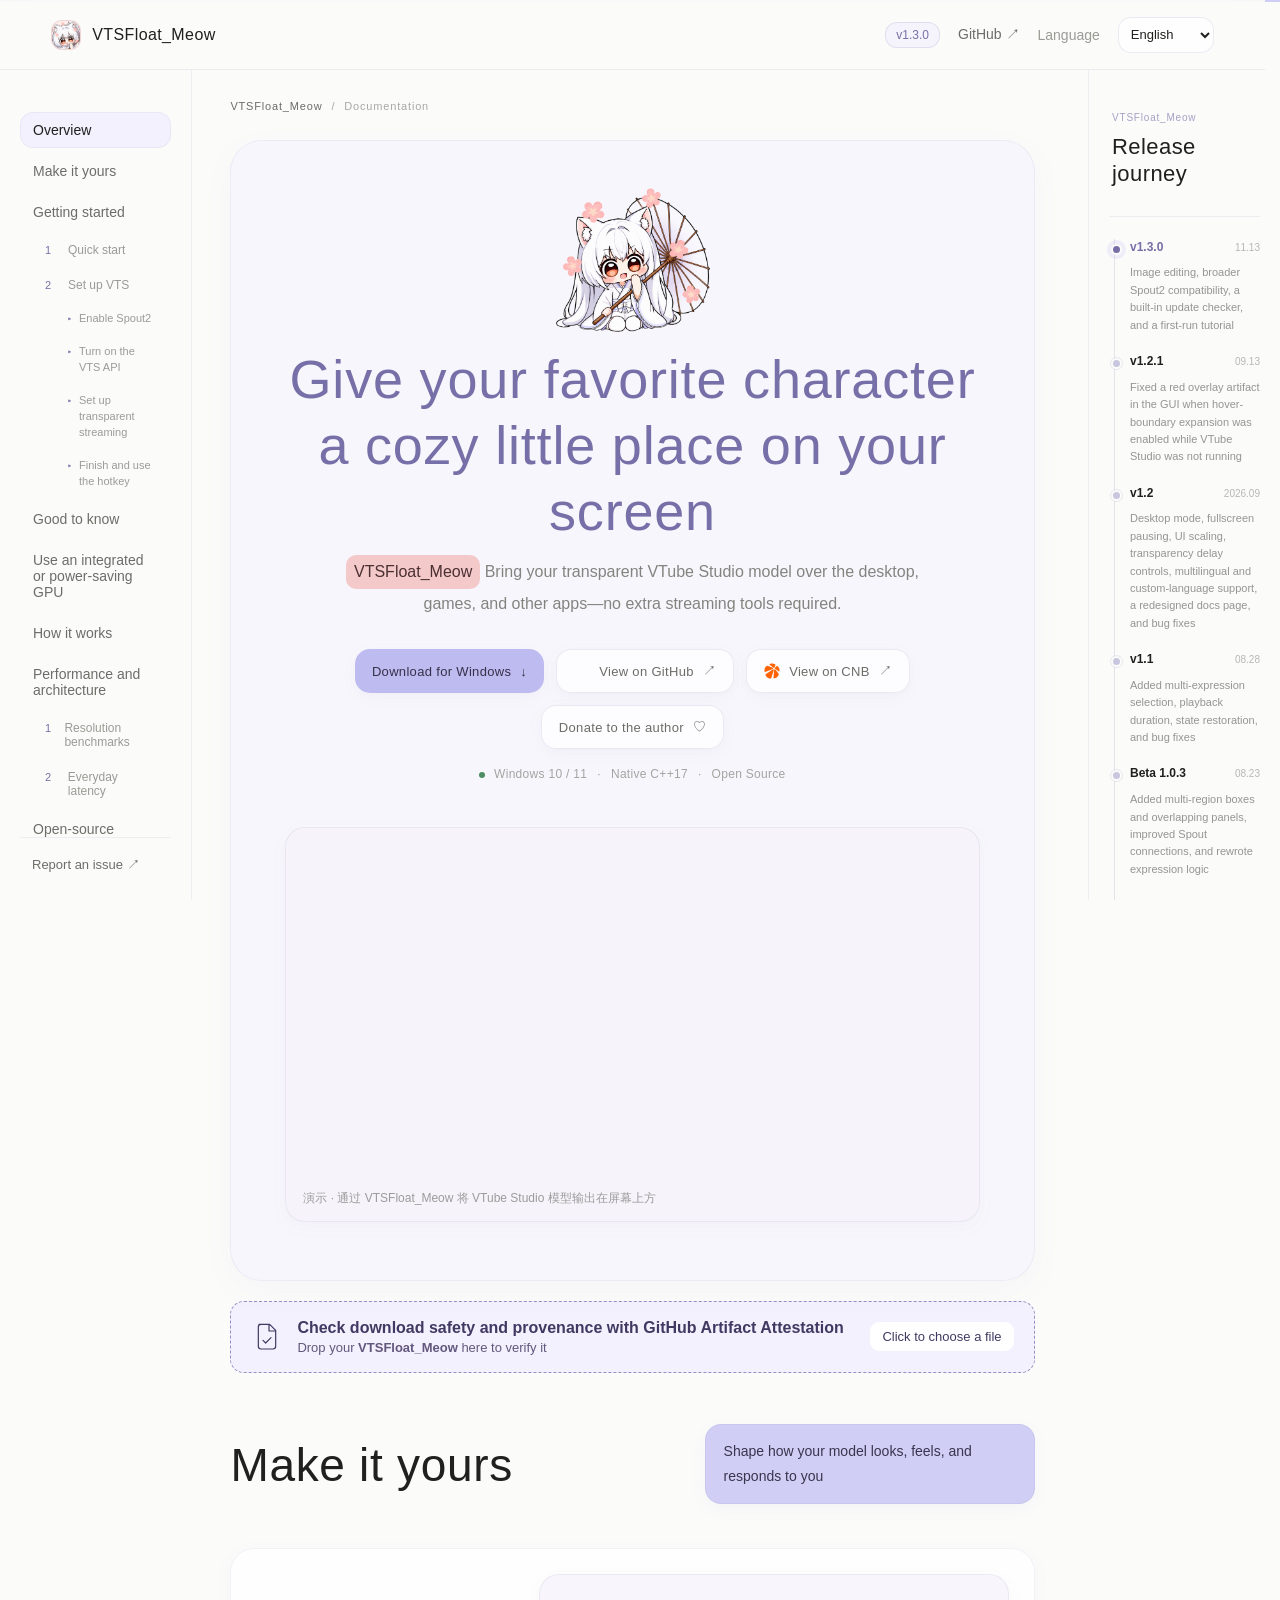
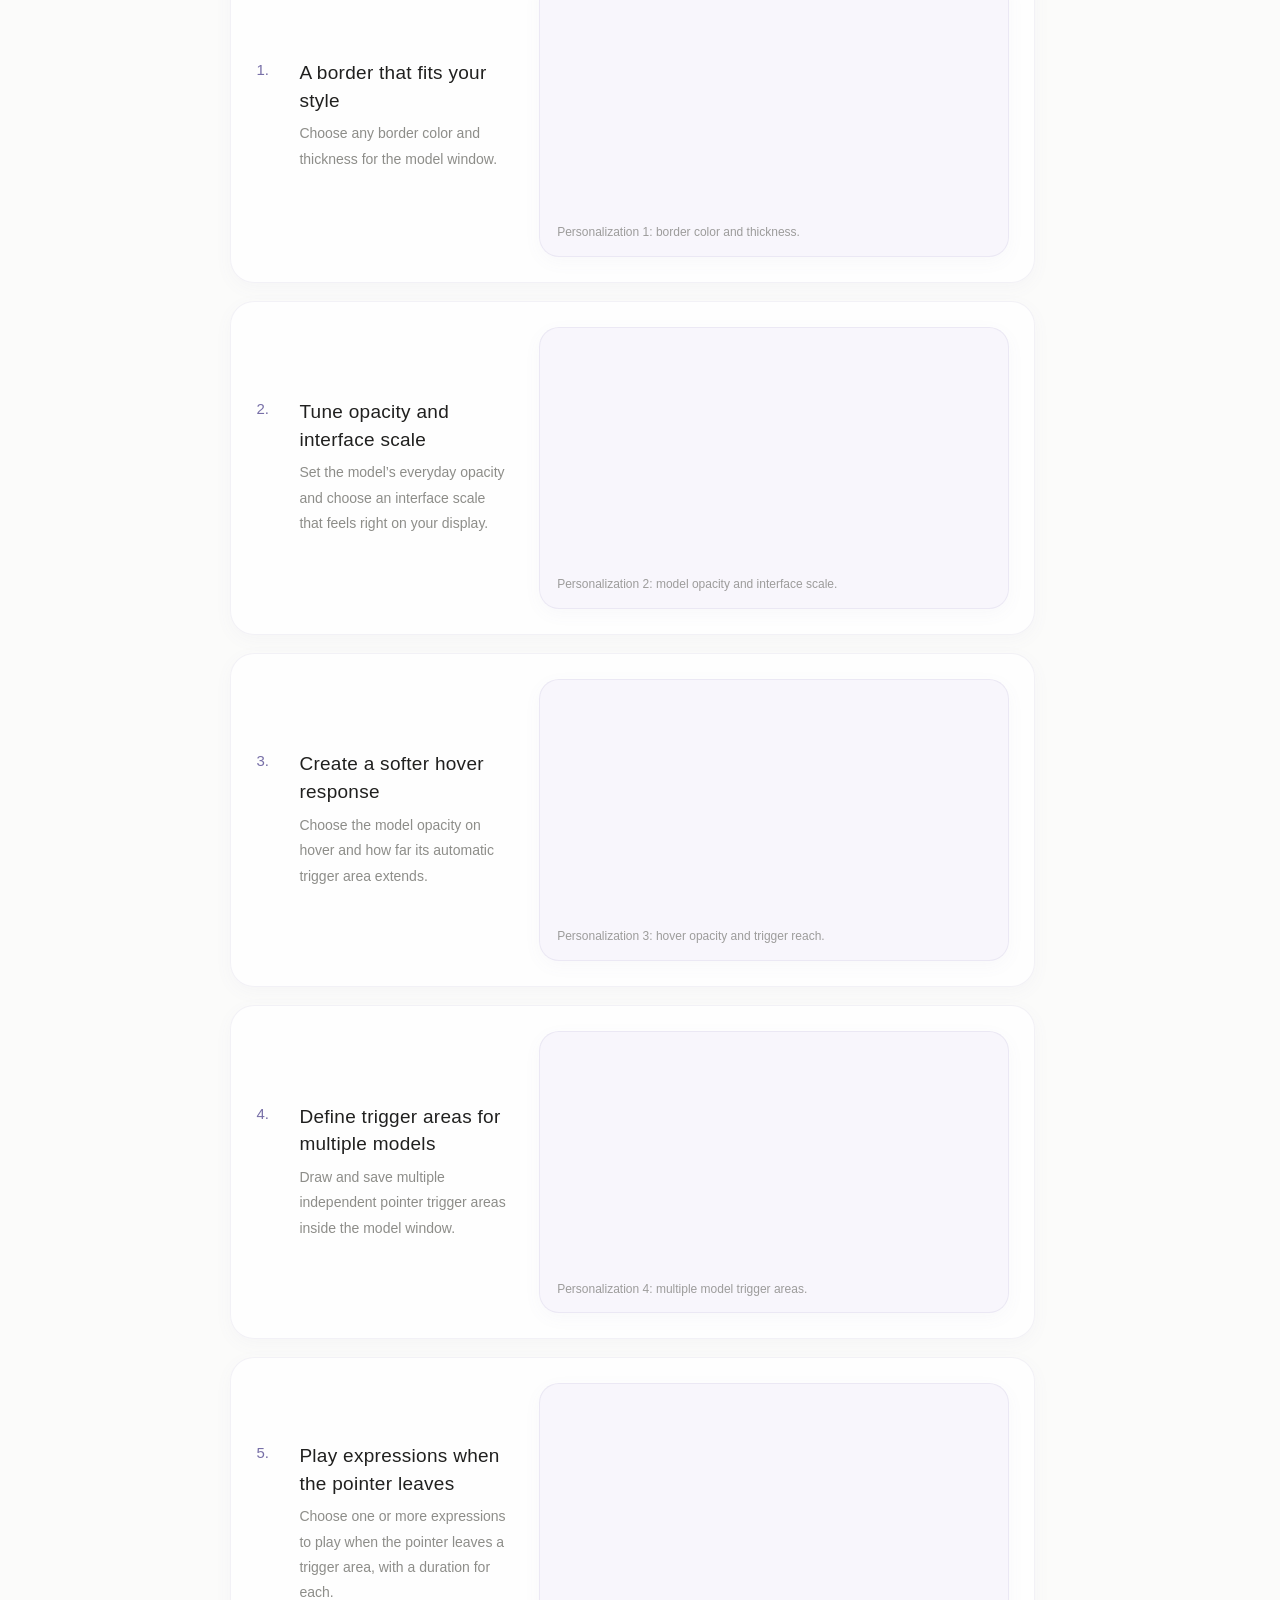
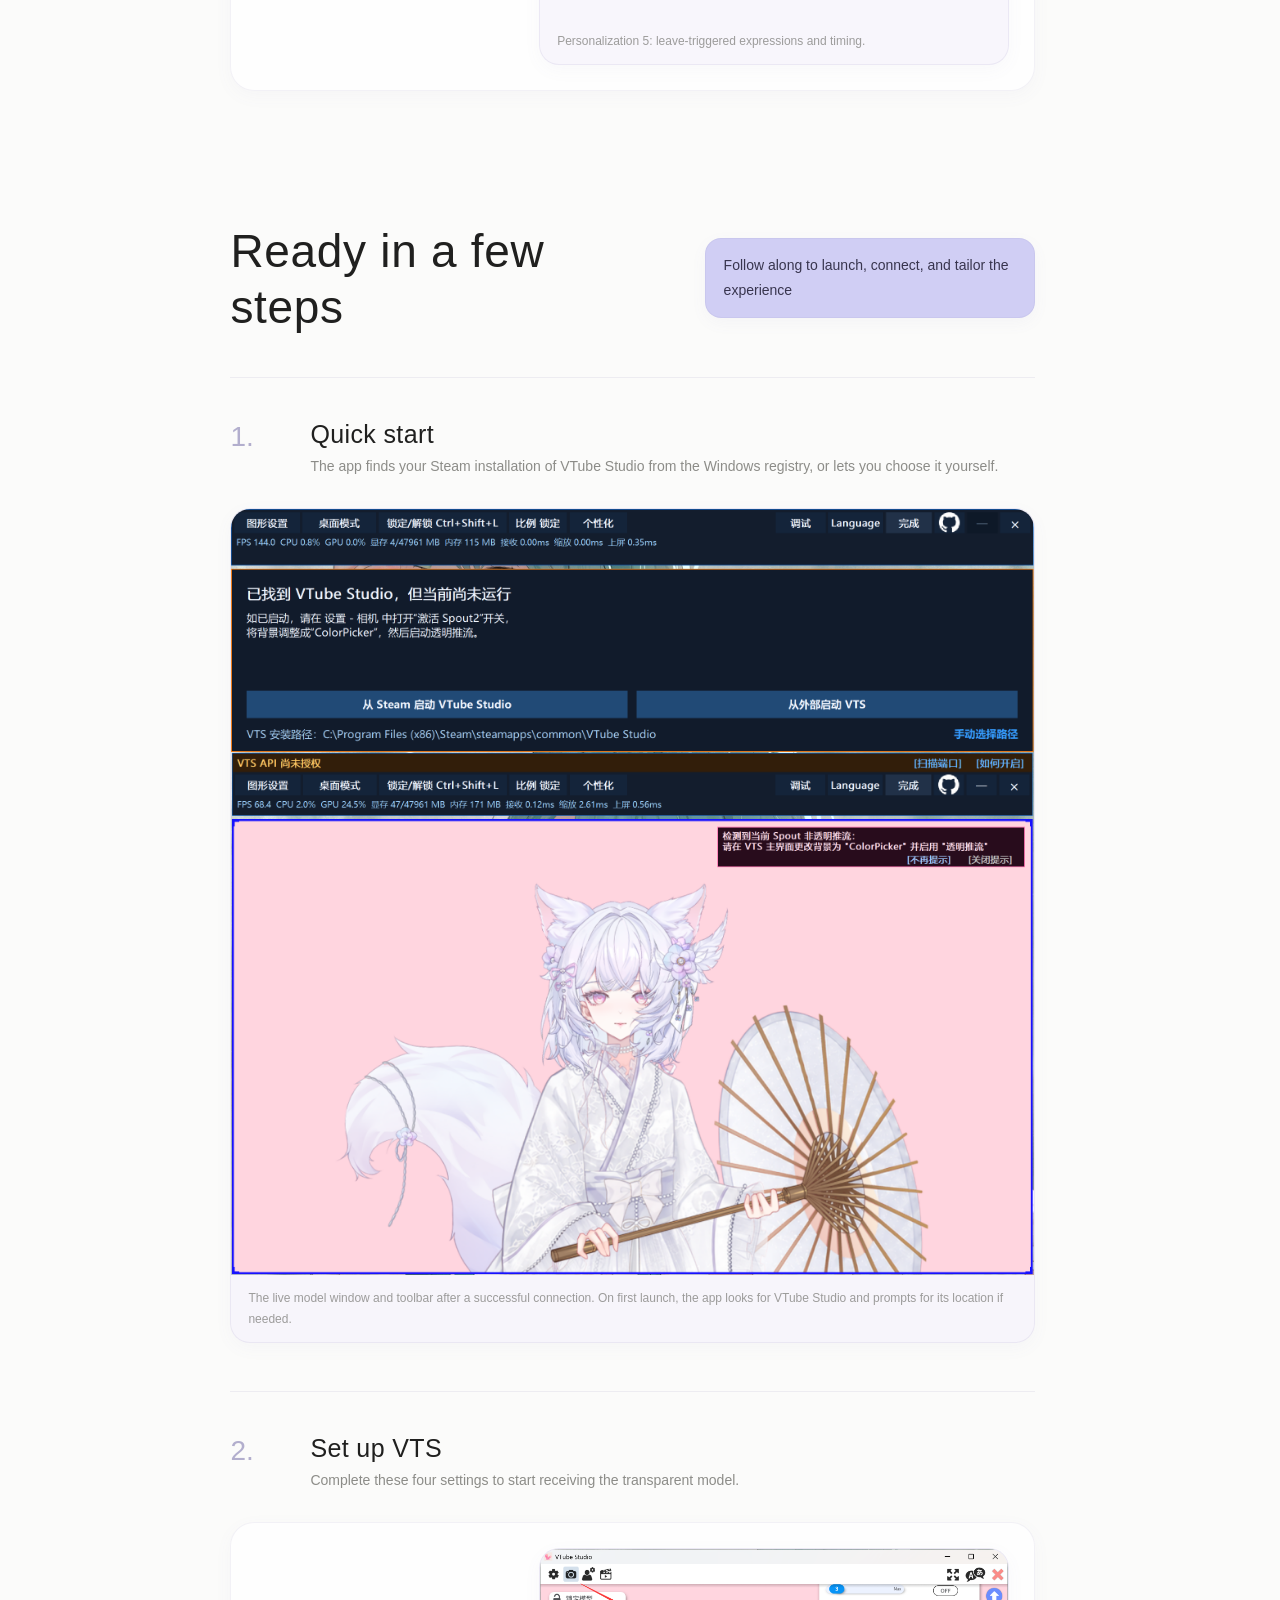
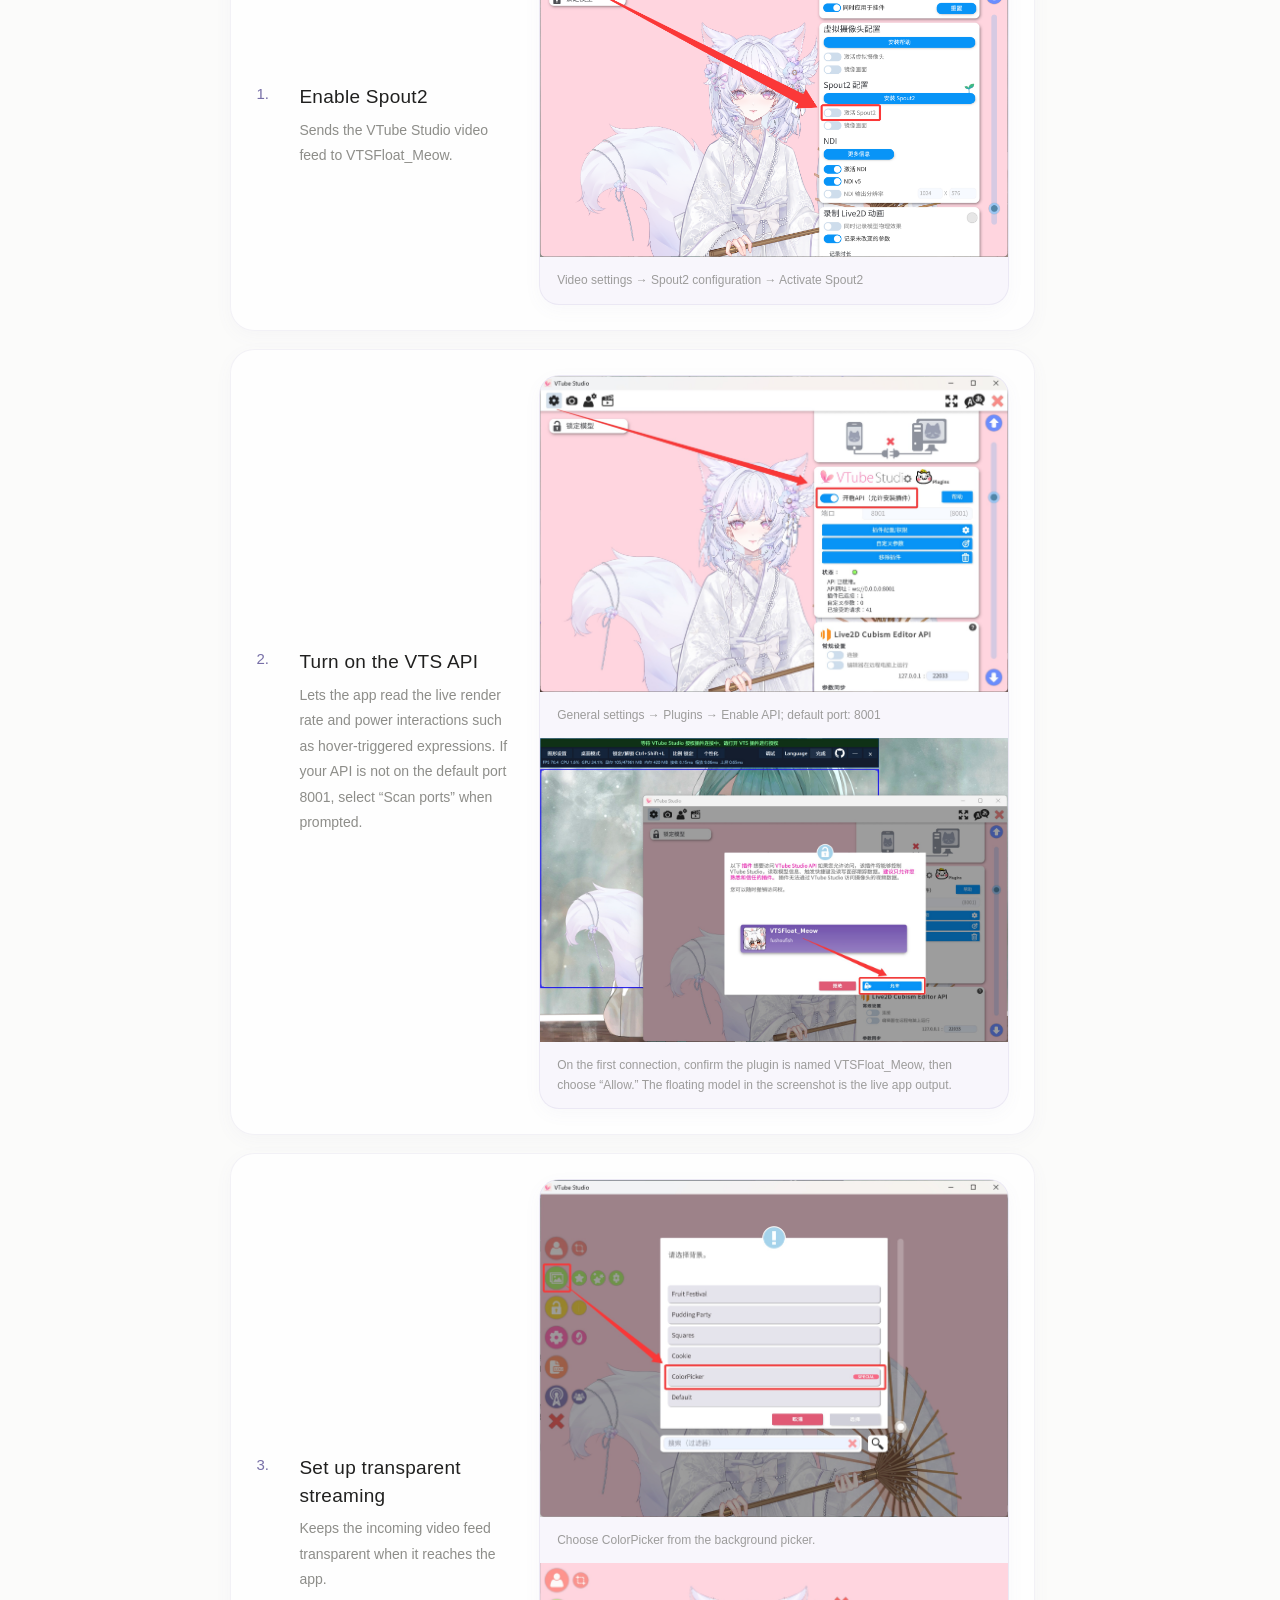
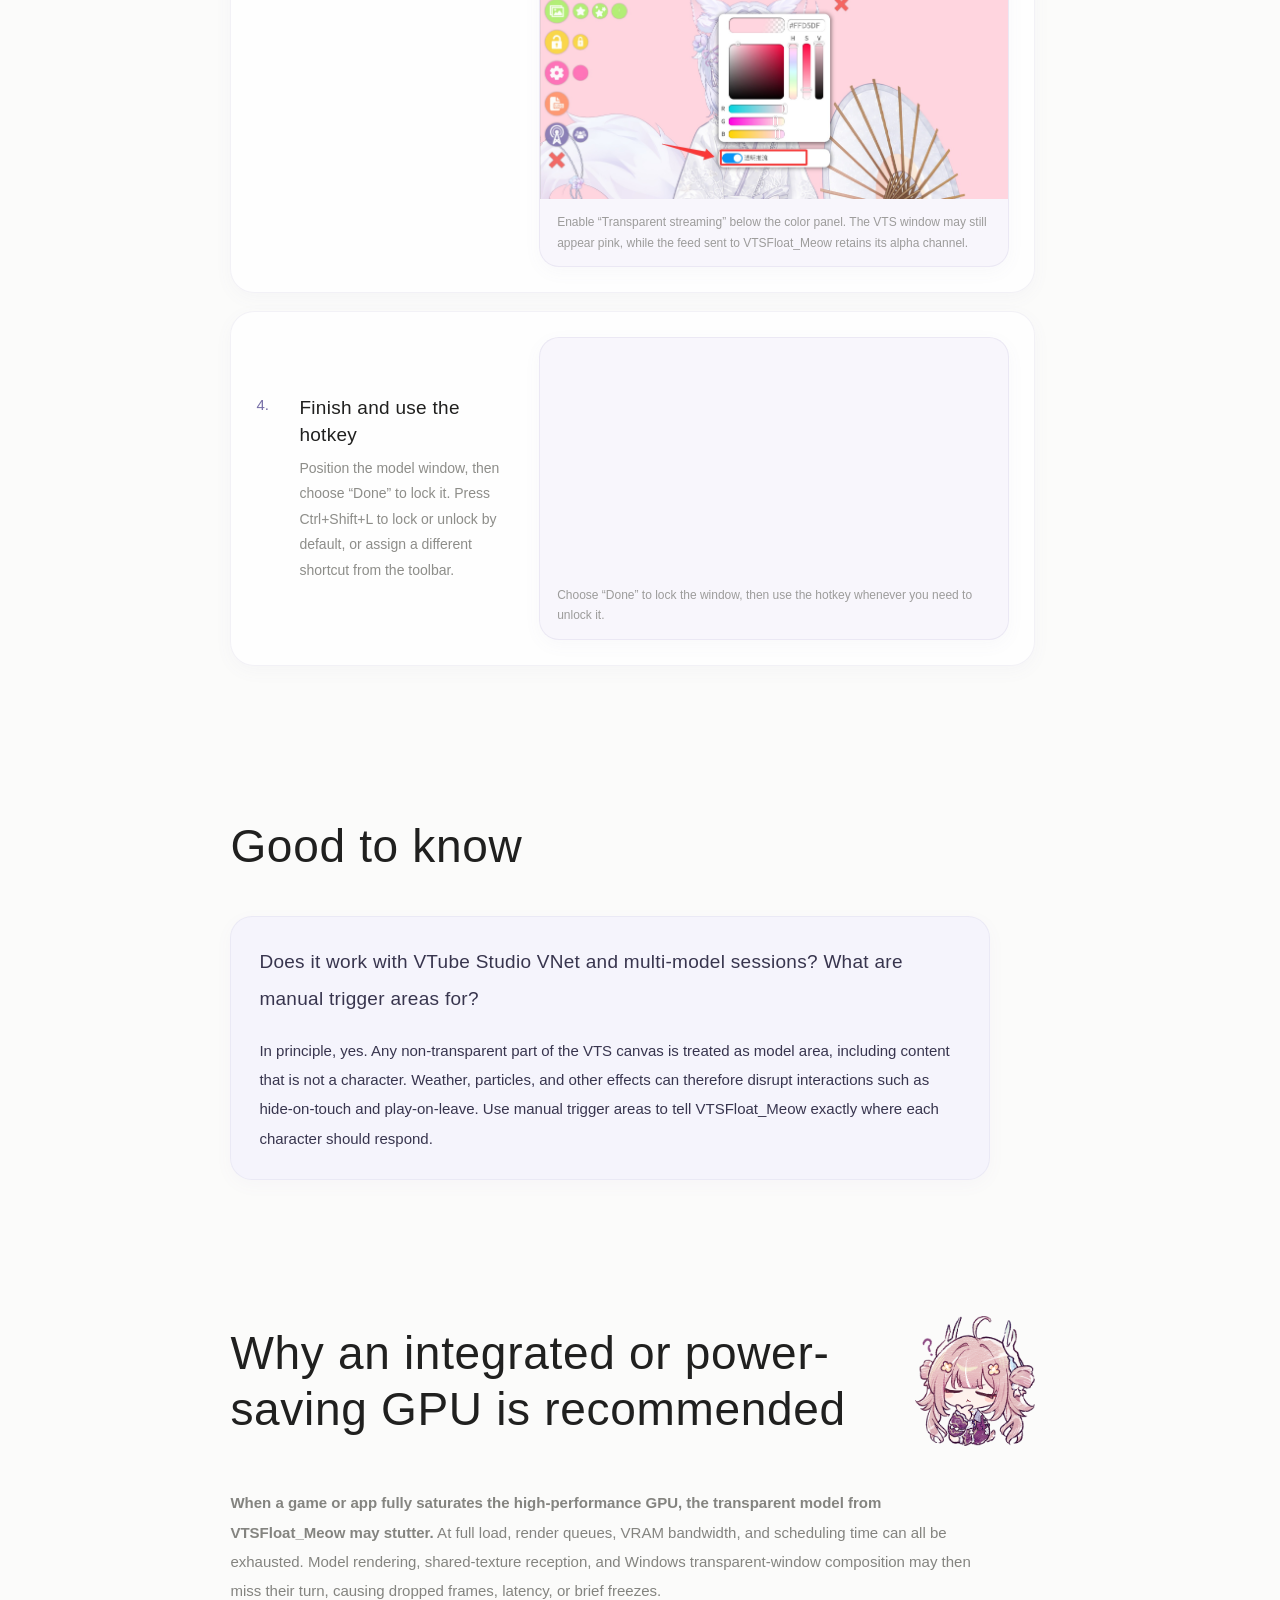
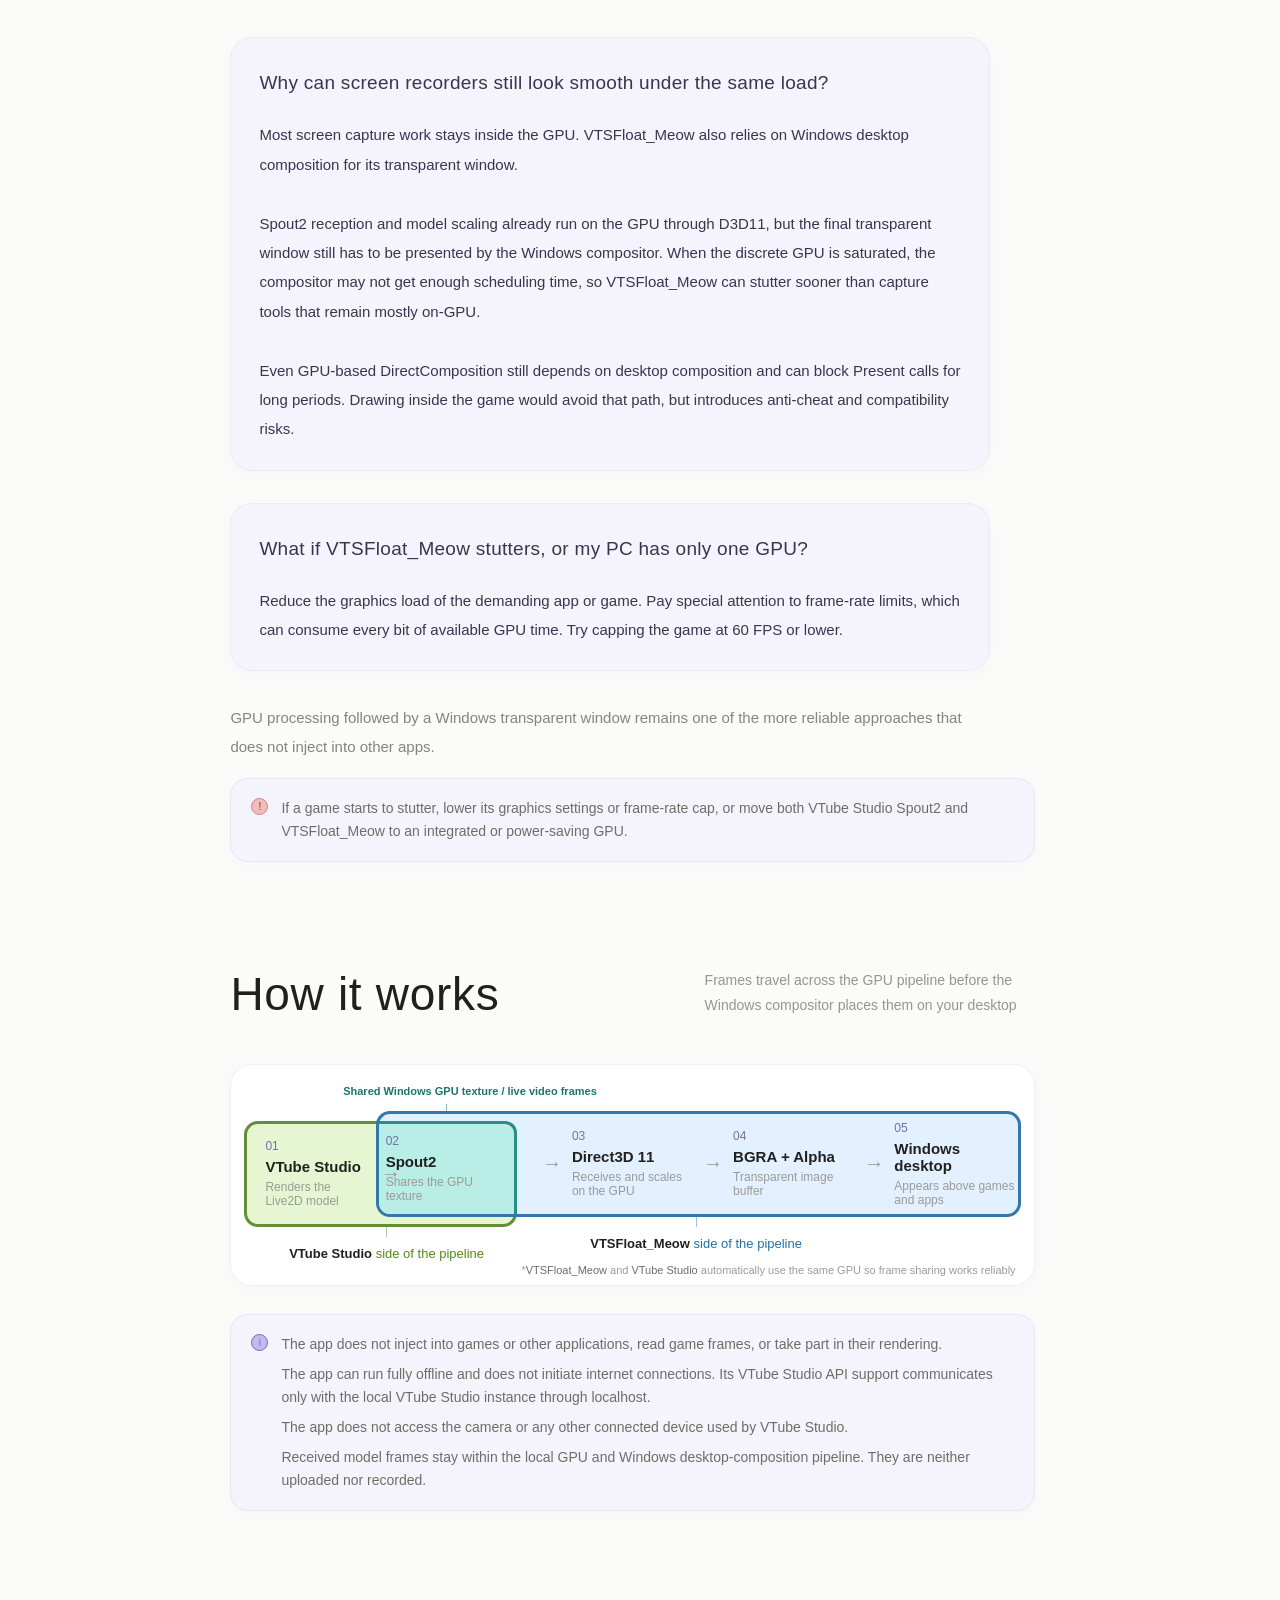
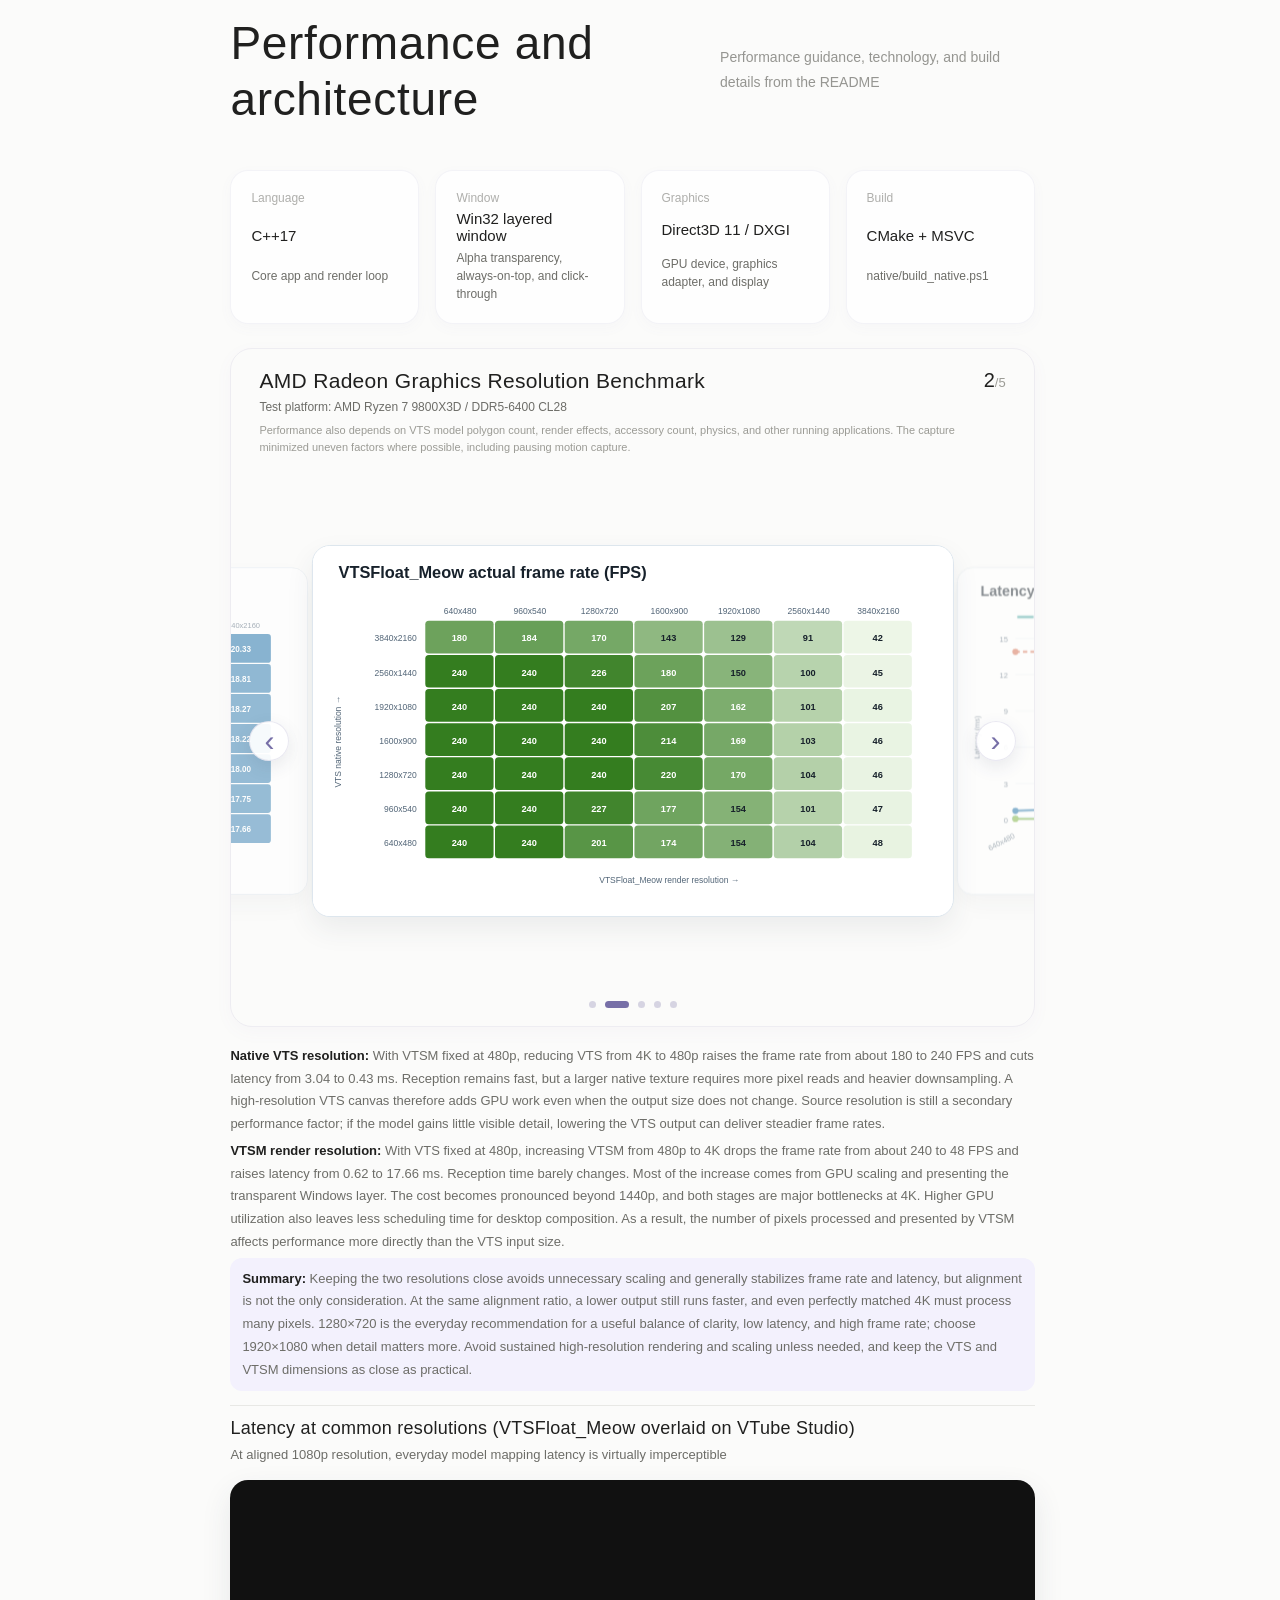
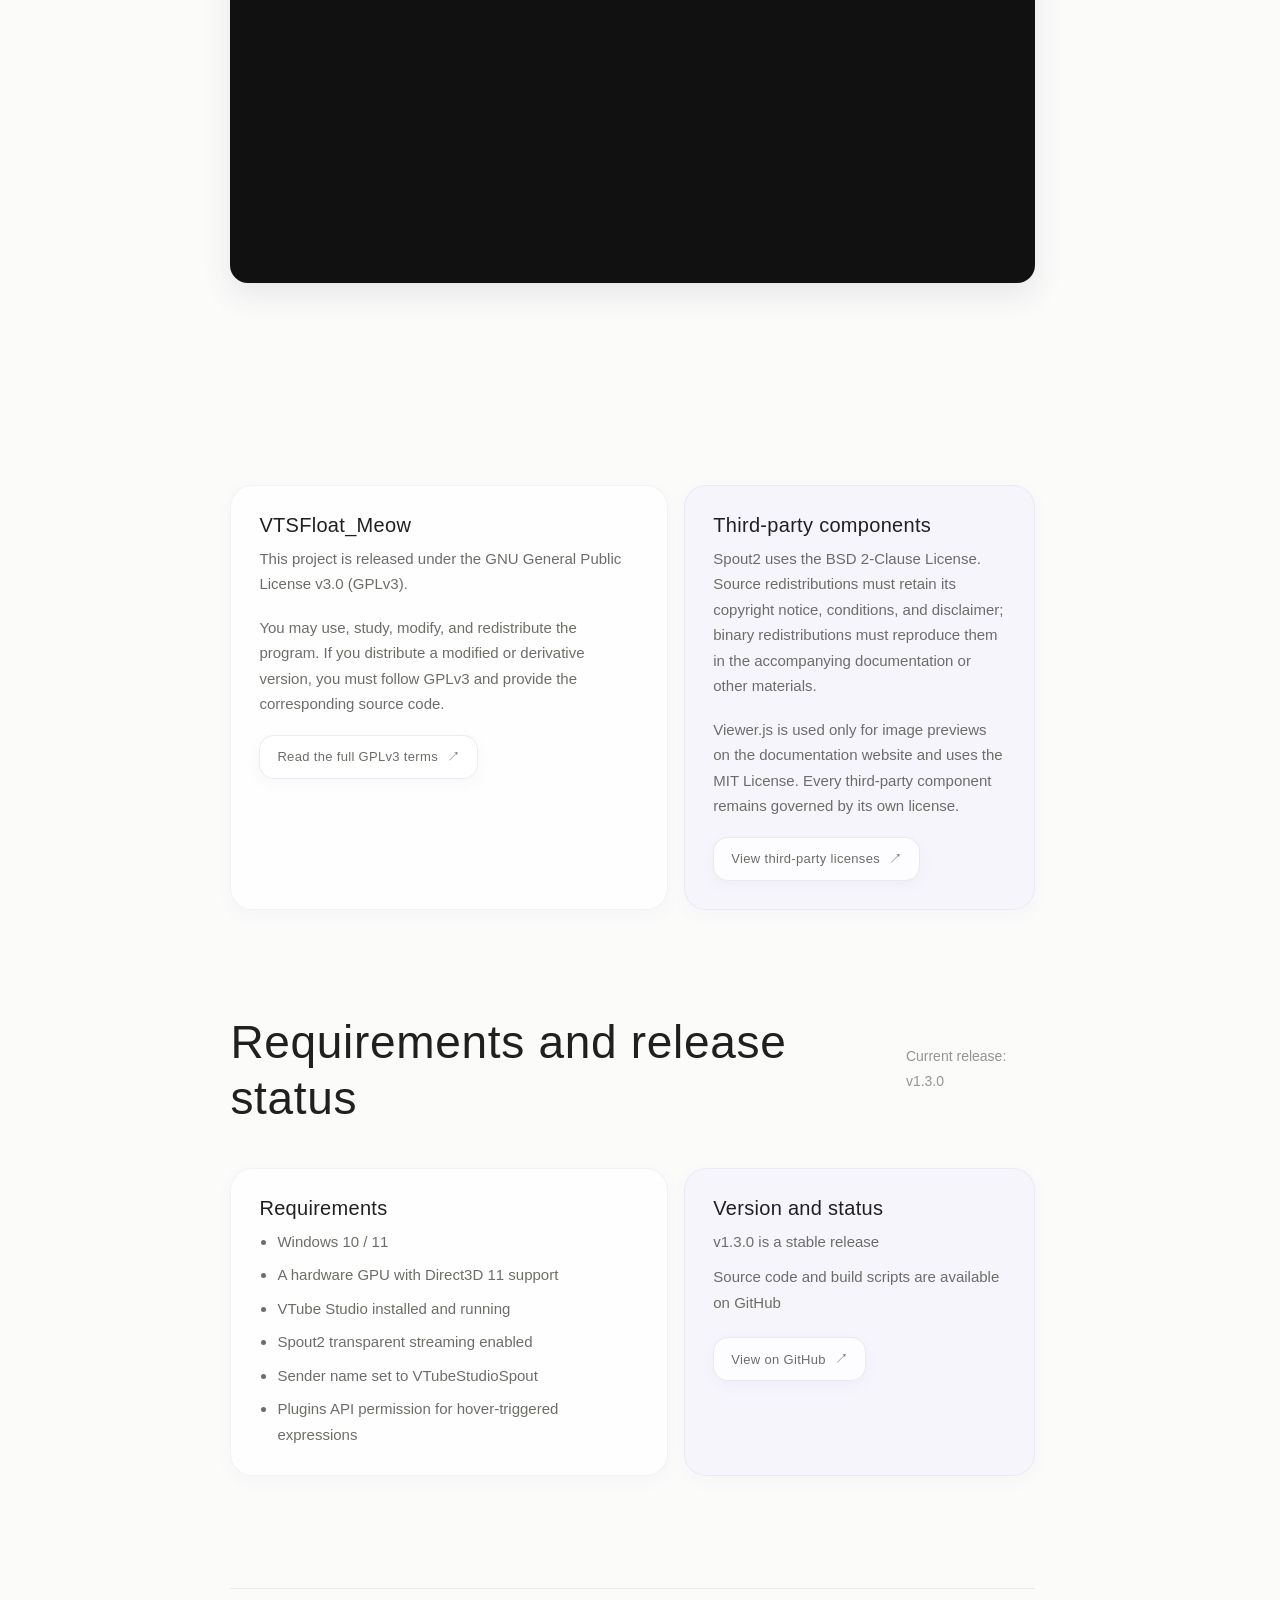
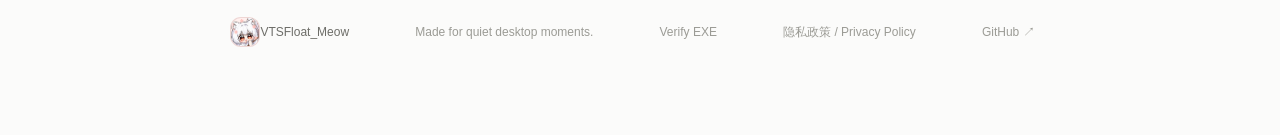
==== commit f472f211: "Remove Lanzou and clarify the CNB latest download" ====
--- a/docs/index.html
+++ b/docs/index.html
@@ -91,7 +91,7 @@
   }
   </script>
   <link rel="stylesheet" href="vendor/viewerjs/viewer.min.css">
-  <link rel="stylesheet" href="styles.css?v=20261113-1">
+  <link rel="stylesheet" href="styles.css?v=20261113-2">
   <link rel="stylesheet" href="verify.css?v=20261113-8">
 </head>
 <body>
@@ -407,14 +407,6 @@
         </summary>
         <div class="download-panel"><a class="download-link" href="https://data.cstcloud.cn/api/file/download/file/cacd6e36-6c04-41d4-83e7-953f18e65228-776855cde3a1da032d3ecded1fd0aa37" target="_blank" rel="noopener noreferrer">点击下载<span aria-hidden="true">↗</span></a></div>
       </details>
-      <details class="download-source download-source-cnb" hidden>
-        <summary class="download-option">
-        <span class="download-option-icon"><img src="assets/cnb.svg" alt="" width="24" height="24"></span>
-        <span class="download-option-copy"><strong>CNB<span class="download-provider">-腾讯云</span></strong></span>
-        <svg class="download-option-arrow" viewBox="0 0 24 24" fill="none" stroke="currentColor" stroke-width="1.7" stroke-linecap="round" stroke-linejoin="round" aria-hidden="true"><path d="m6 9 6 6 6-6"/></svg>
-        </summary>
-        <div class="download-panel"><a class="download-link" href="https://cnb.cool/fushoufish/VTSFloat_Meow/-/releases/latest/download/VTSFloat_Meow.exe" target="_blank" rel="noopener noreferrer">点击下载<span aria-hidden="true">↗</span></a></div>
-      </details>
       <a class="download-source download-option" data-download-region="global" href="https://github.com/fushoufish/VTSFloat_Meow/releases/latest" target="_blank" rel="noopener noreferrer">
         <span class="download-option-icon"><svg viewBox="0 0 24 24" fill="currentColor" aria-hidden="true"><path d="M12 .75a11.25 11.25 0 0 0-3.56 21.92c.56.1.77-.24.77-.54v-2.1c-3.13.68-3.79-1.33-3.79-1.33-.51-1.3-1.25-1.65-1.25-1.65-1.02-.7.08-.69.08-.69 1.13.08 1.73 1.16 1.73 1.16 1 1.72 2.63 1.22 3.27.93.1-.73.39-1.22.71-1.5-2.5-.28-5.13-1.25-5.13-5.56 0-1.23.44-2.23 1.16-3.02-.12-.29-.5-1.43.11-2.98 0 0 .95-.3 3.1 1.15a10.8 10.8 0 0 1 5.63 0c2.15-1.46 3.09-1.15 3.09-1.15.61 1.55.23 2.69.12 2.98.72.79 1.15 1.79 1.15 3.02 0 4.32-2.63 5.27-5.14 5.55.4.35.76 1.03.76 2.08v3.11c0 .3.2.65.78.54A11.25 11.25 0 0 0 12 .75Z"/></svg></span>
         <span class="download-option-copy"><strong>GitHub</strong></span>
@@ -428,17 +420,9 @@
         <svg class="download-option-arrow" viewBox="0 0 24 24" fill="none" stroke="currentColor" stroke-width="1.7" stroke-linecap="round" stroke-linejoin="round" aria-hidden="true"><path d="m6 9 6 6 6-6"/></svg>
         </button>
         <div class="download-expander" id="cnb-panel" hidden><div class="download-panel download-actions-row">
-          <a class="download-link" href="https://cnb.cool/fushoufish/VTSFloat_Meow/-/releases/latest/download/VTSFloat_Meow.exe">直接下载</a>
+          <a class="download-link" href="https://cnb.cool/fushoufish/VTSFloat_Meow/-/releases/latest/download/VTSFloat_Meow.exe">下载最新版</a>
           <a class="download-project-link" href="https://cnb.cool/fushoufish/VTSFloat_Meow" target="_blank" rel="noopener noreferrer">前往该项目主页</a>
         </div></div>
-      </div>
-      <div class="download-source" id="lanzou-source">
-        <button class="download-option" id="lanzou-toggle" type="button" aria-expanded="false" aria-controls="lanzou-panel">
-          <span class="download-option-icon"><svg viewBox="0 0 24 24" fill="none" stroke="currentColor" stroke-width="1.6" stroke-linecap="round" stroke-linejoin="round" aria-hidden="true"><path d="M7 18H6a4 4 0 0 1-.8-7.9A7 7 0 0 1 18.5 8a5 5 0 0 1-.5 10h-1M12 11v10m-3-3 3 3 3-3"/></svg></span>
-          <span class="download-option-copy"><strong>蓝奏云</strong></span>
-          <svg class="download-option-arrow" viewBox="0 0 24 24" fill="none" stroke="currentColor" stroke-width="1.7" stroke-linecap="round" stroke-linejoin="round" aria-hidden="true"><path d="m6 9 6 6 6-6"/></svg>
-        </button>
-        <div class="download-expander" id="lanzou-panel" hidden><div class="download-panel"><p class="download-password"><span>密码</span><code>cici</code><a class="download-url" href="https://wwbnr.lanzn.com/i1HNA4fgfymh" target="_blank" rel="noopener noreferrer">wwbnr.lanzn.com/i1HNA4fgfymh</a></p><a class="download-link" data-copy-password="cici" href="https://wwbnr.lanzn.com/i1HNA4fgfymh" target="_blank" rel="noopener noreferrer">复制密码并跳转<span aria-hidden="true">↗</span></a><p class="download-copy-status" role="status" aria-live="polite"></p></div></div>
       </div>
     </div>
     <a class="download-verify-link" id="download-verify-link" href="#verify-exe">验证我的程序</a>
@@ -446,9 +430,9 @@
   <script src="preloader.js?v=20261111-7" defer></script>
   <script src="vendor/viewerjs/viewer.min.js"></script>
   <script src="donation.js?v=20261113-1"></script>
-  <script src="i18n.js?v=20261113-11"></script>
+  <script src="i18n.js?v=20261113-13"></script>
   <script src="benchmark-charts.js?v=20260910-1"></script>
-  <script src="script.js?v=20261113-2"></script>
+  <script src="script.js?v=20261113-3"></script>
   <script src="verify.js?v=20261113-11" defer></script>
 </body>
 </html>
--- a/docs/styles.css
+++ b/docs/styles.css
@@ -1420,15 +1420,6 @@
 .download-actions-row > a { flex: 1; justify-content: center; text-align: center; }
 .download-actions-row .download-project-link { margin-top: 0; }
 .download-project-link:focus-visible { outline: 2px solid var(--accent-ink); outline-offset: -2px; border-radius: 7px; }
-.download-password { display: flex; align-items: center; gap: 10px; margin: 0 0 12px; padding: 0; color: var(--muted); font-size: 14px; line-height: 1.5; }
-.download-password > span, .download-password code { display: inline-flex; align-items: center; min-height: 28px; line-height: 1; }
-.download-password code { padding: 3px 8px; border: 1px solid var(--line); border-radius: 5px; color: var(--text); background: var(--bg); user-select: all; }
-.download-url { min-width: 0; margin-left: auto; overflow: hidden; color: var(--accent-ink); font-size: 11px; text-overflow: ellipsis; white-space: nowrap; }
-.download-url:hover { text-decoration: underline; }
-.download-url:focus-visible { outline: 2px solid var(--accent-ink); outline-offset: 2px; }
-.download-password > span, .download-password code { flex-shrink: 0; }
-.download-copy-status { margin: 10px 0 0; color: var(--muted); font-size: 13px; line-height: 1.5; }
-.download-copy-status:empty { display: none; }
 .download-close:focus-visible, .download-link:focus-visible, #download-button:focus-visible { outline: 2px solid var(--accent-ink); outline-offset: 3px; }
 .download-option:focus-visible { outline: 2px solid var(--accent-ink); outline-offset: -4px; border-radius: 9px; }
 @keyframes download-expand { from { opacity: 0; transform: translateY(-6px); } to { opacity: 1; transform: translateY(0); } }
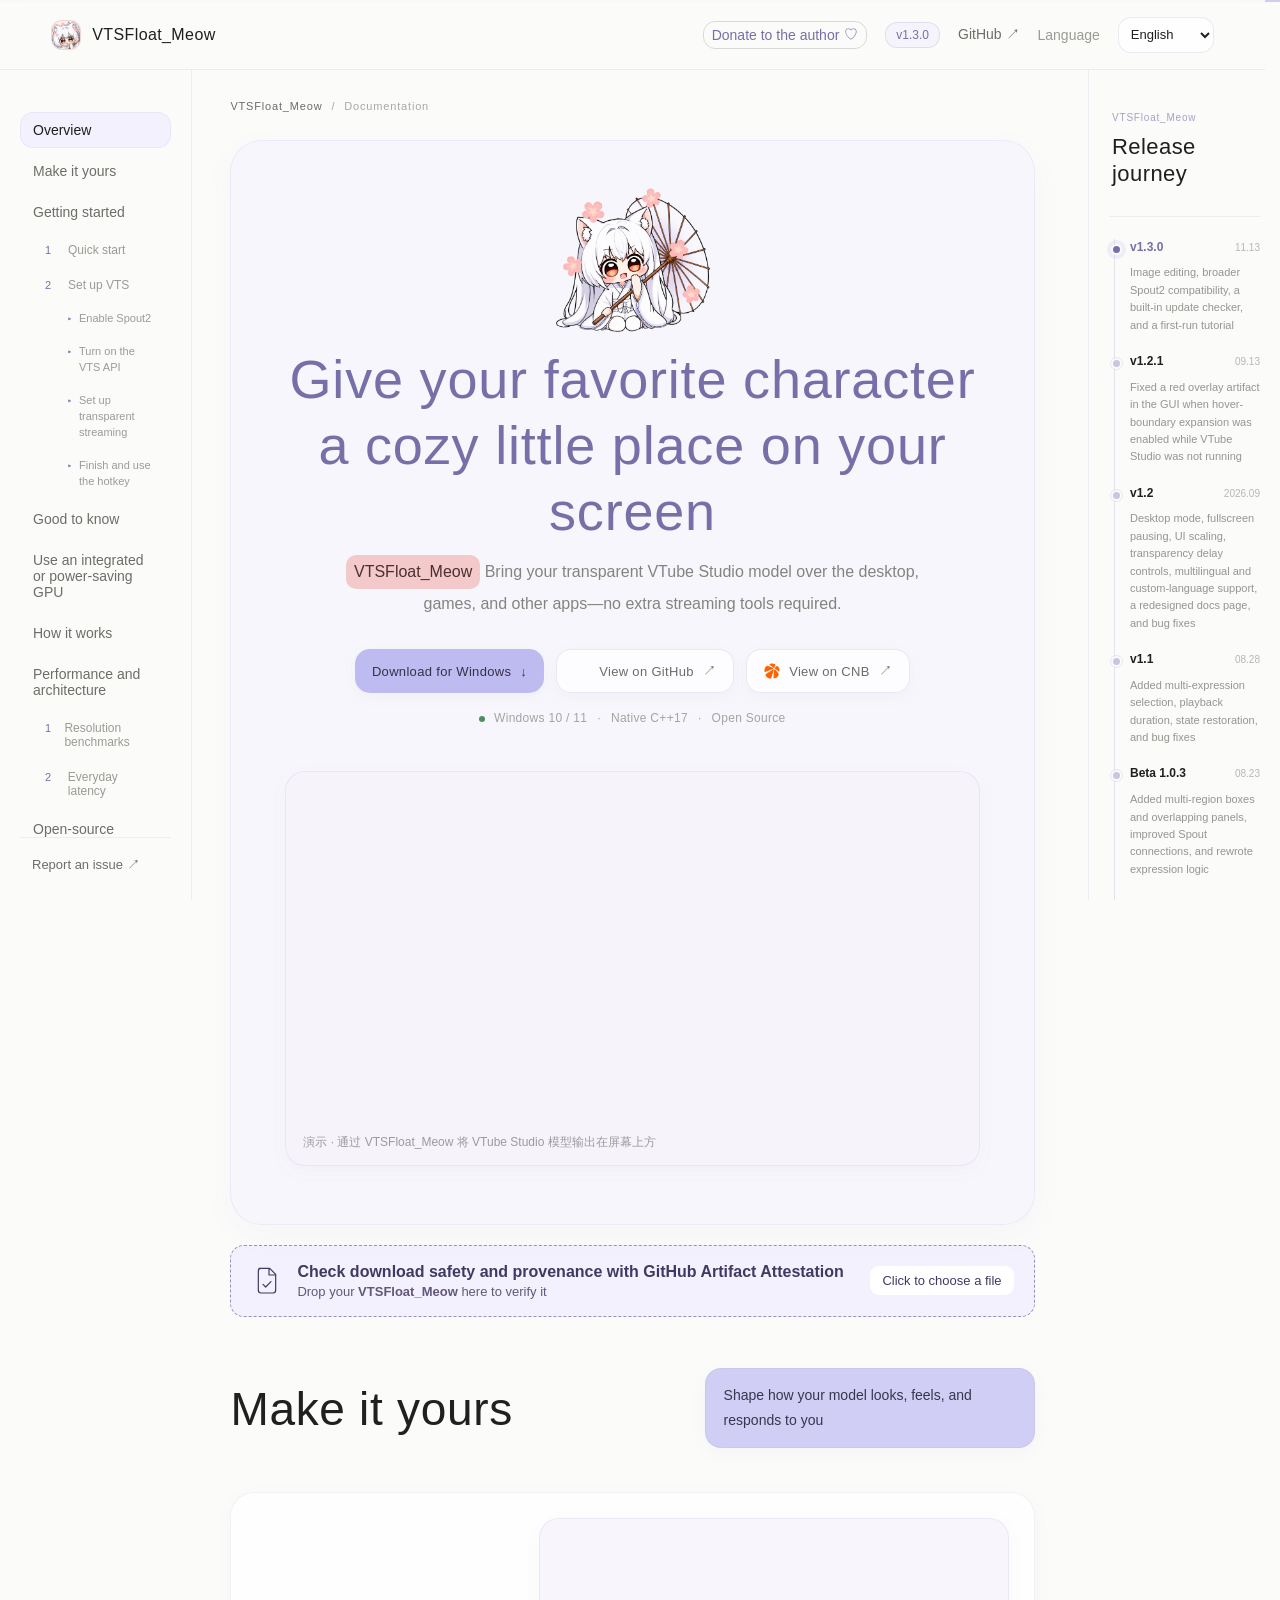
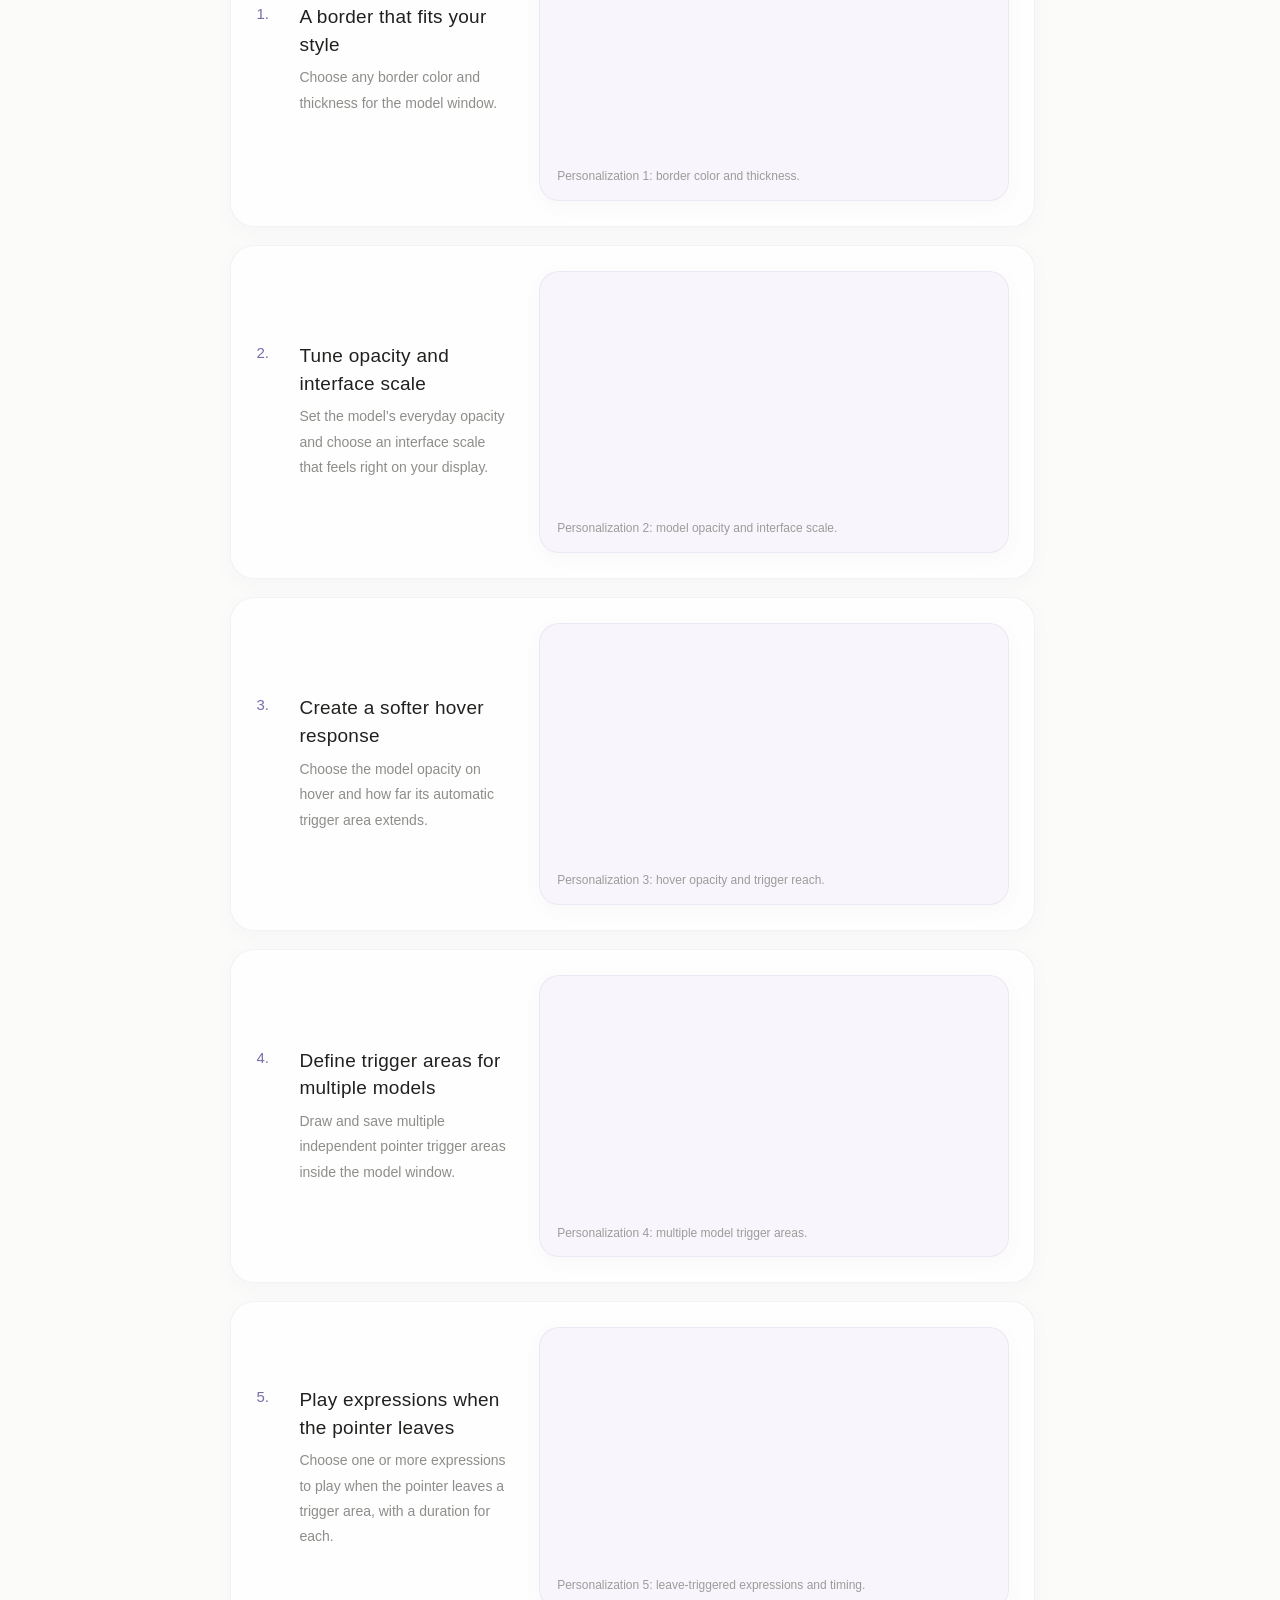
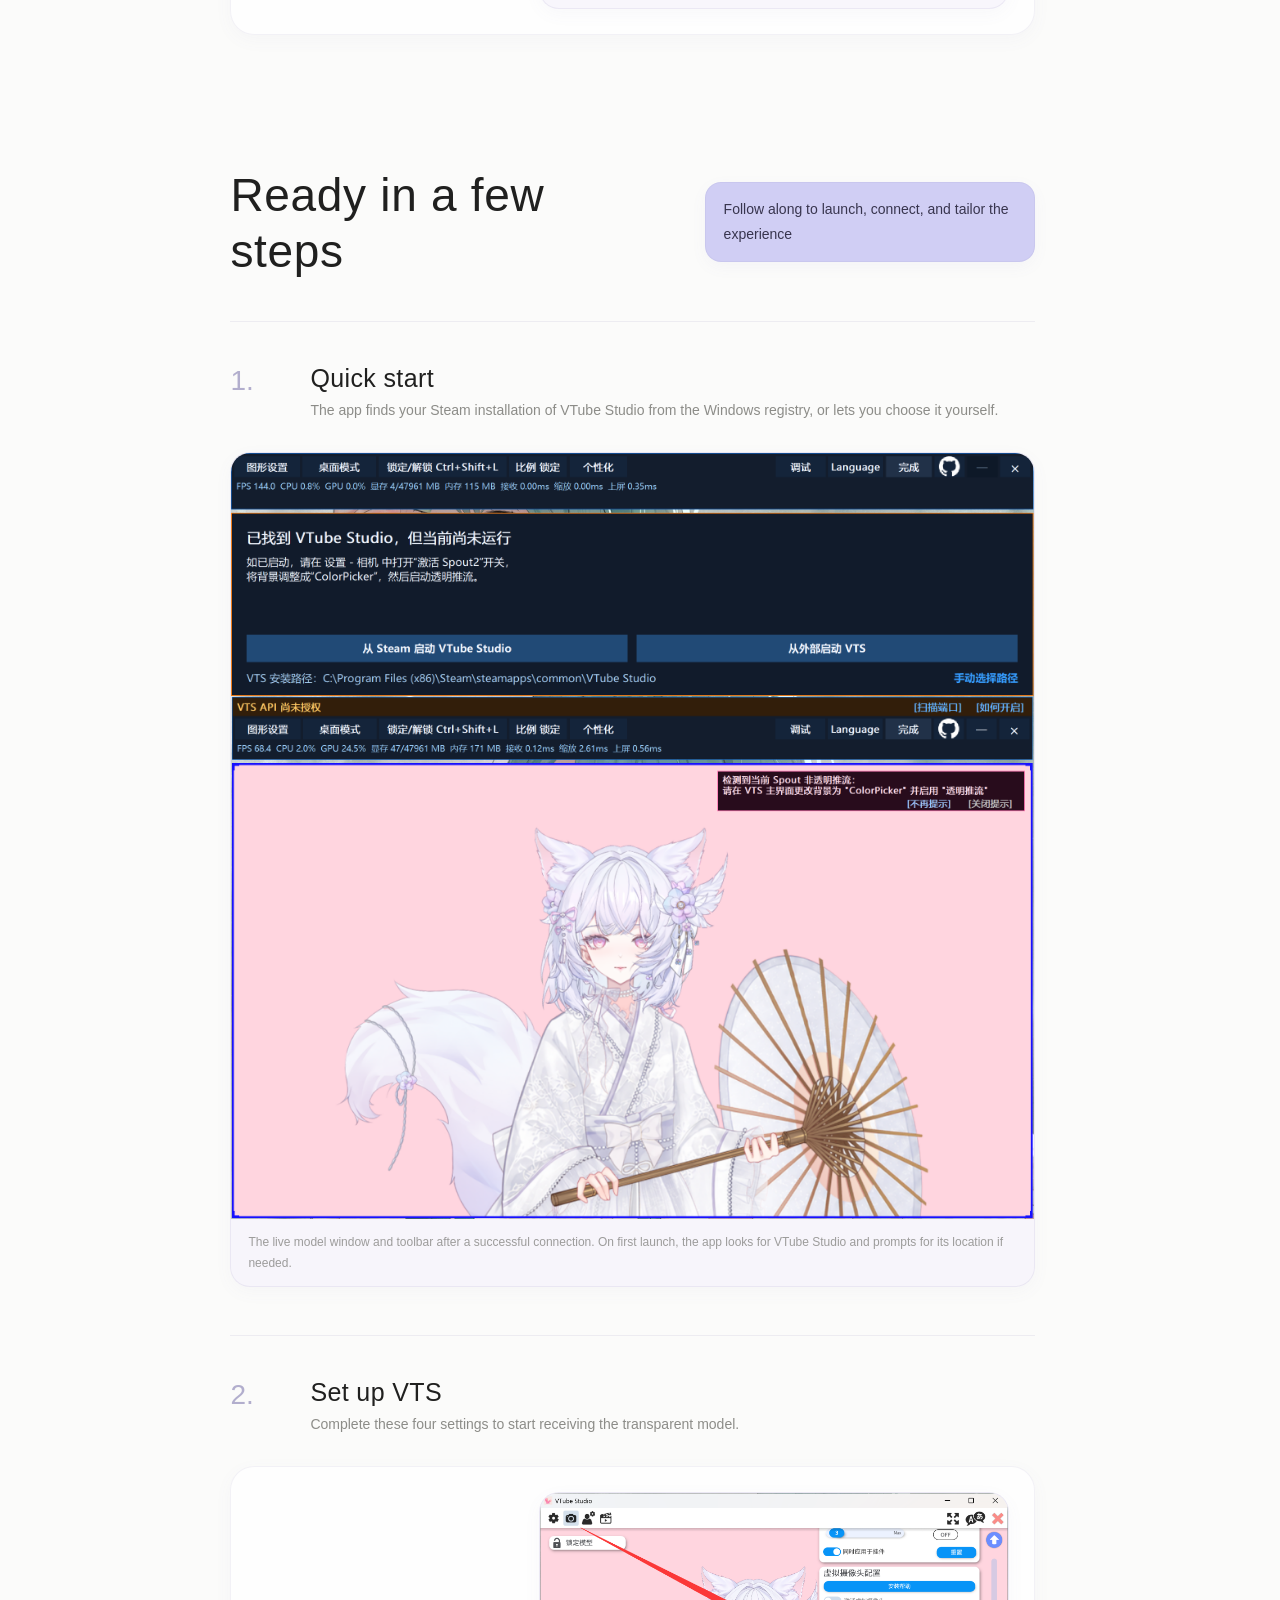
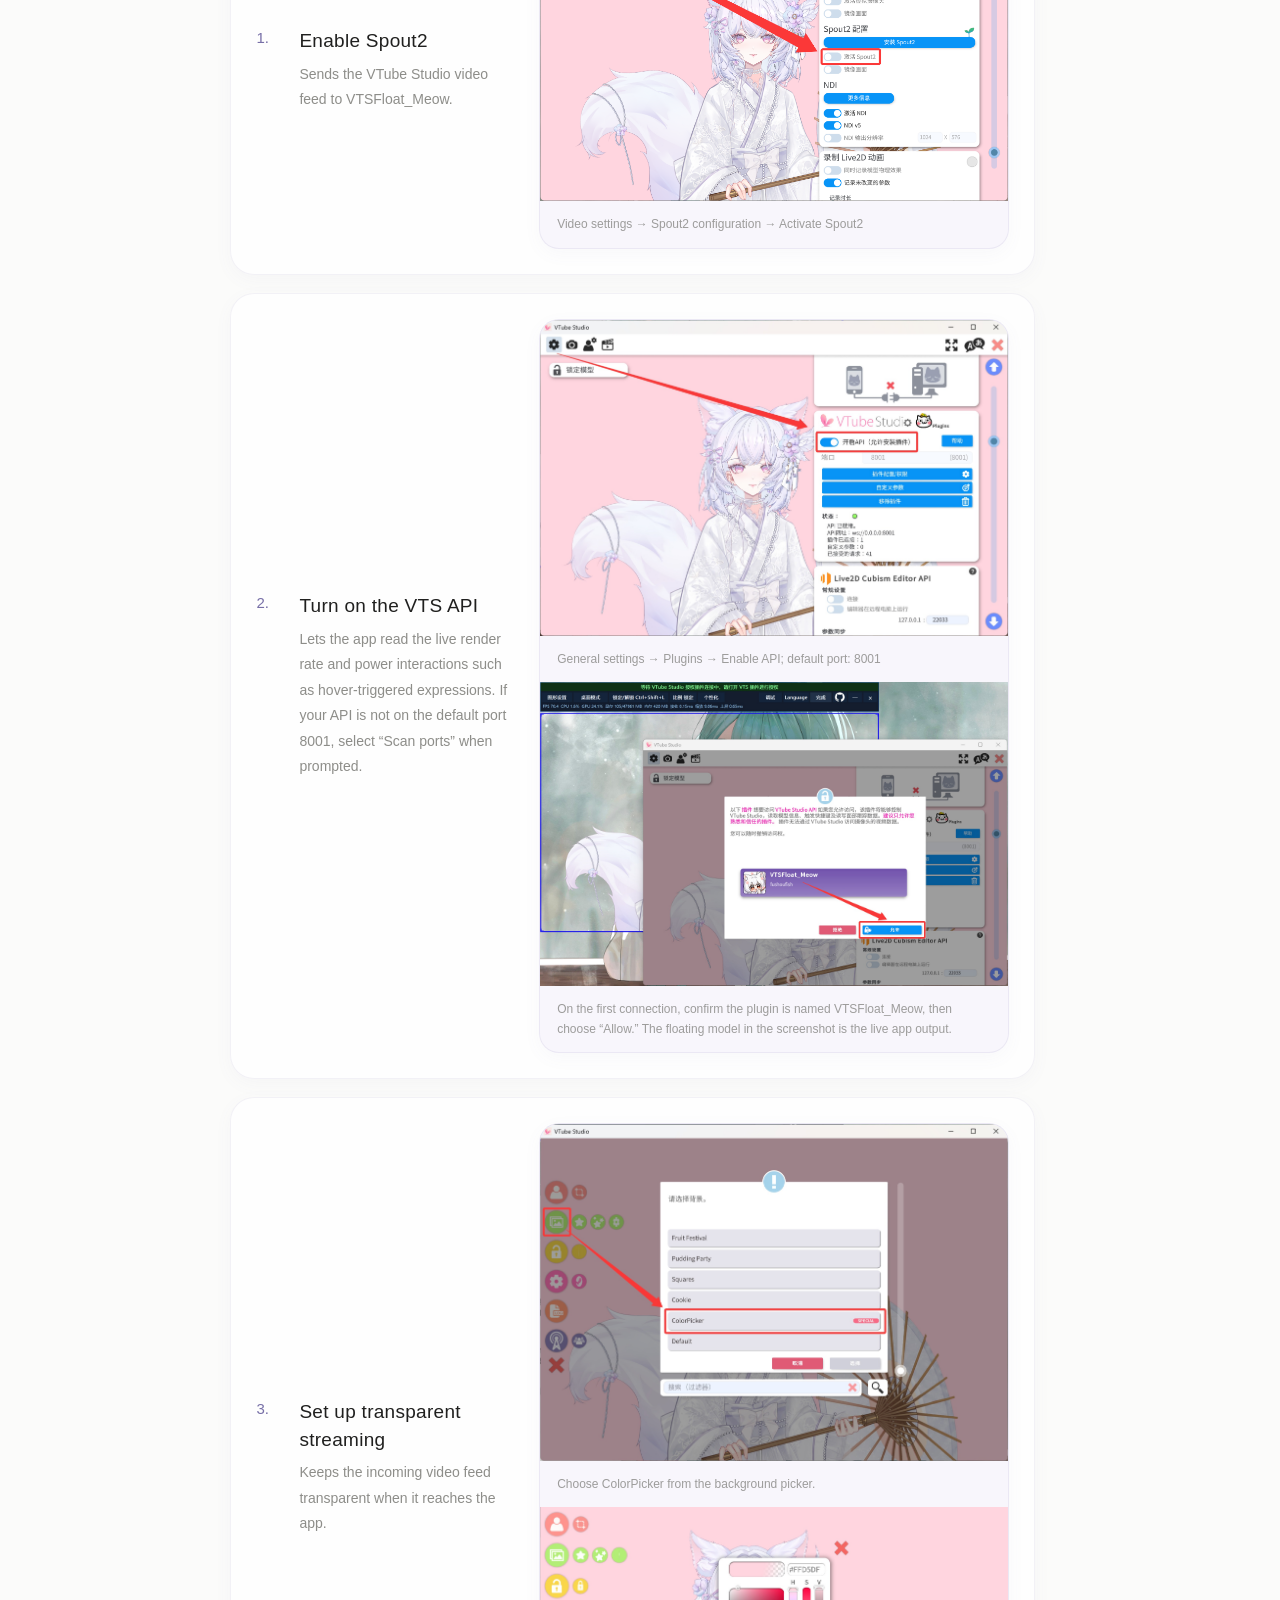
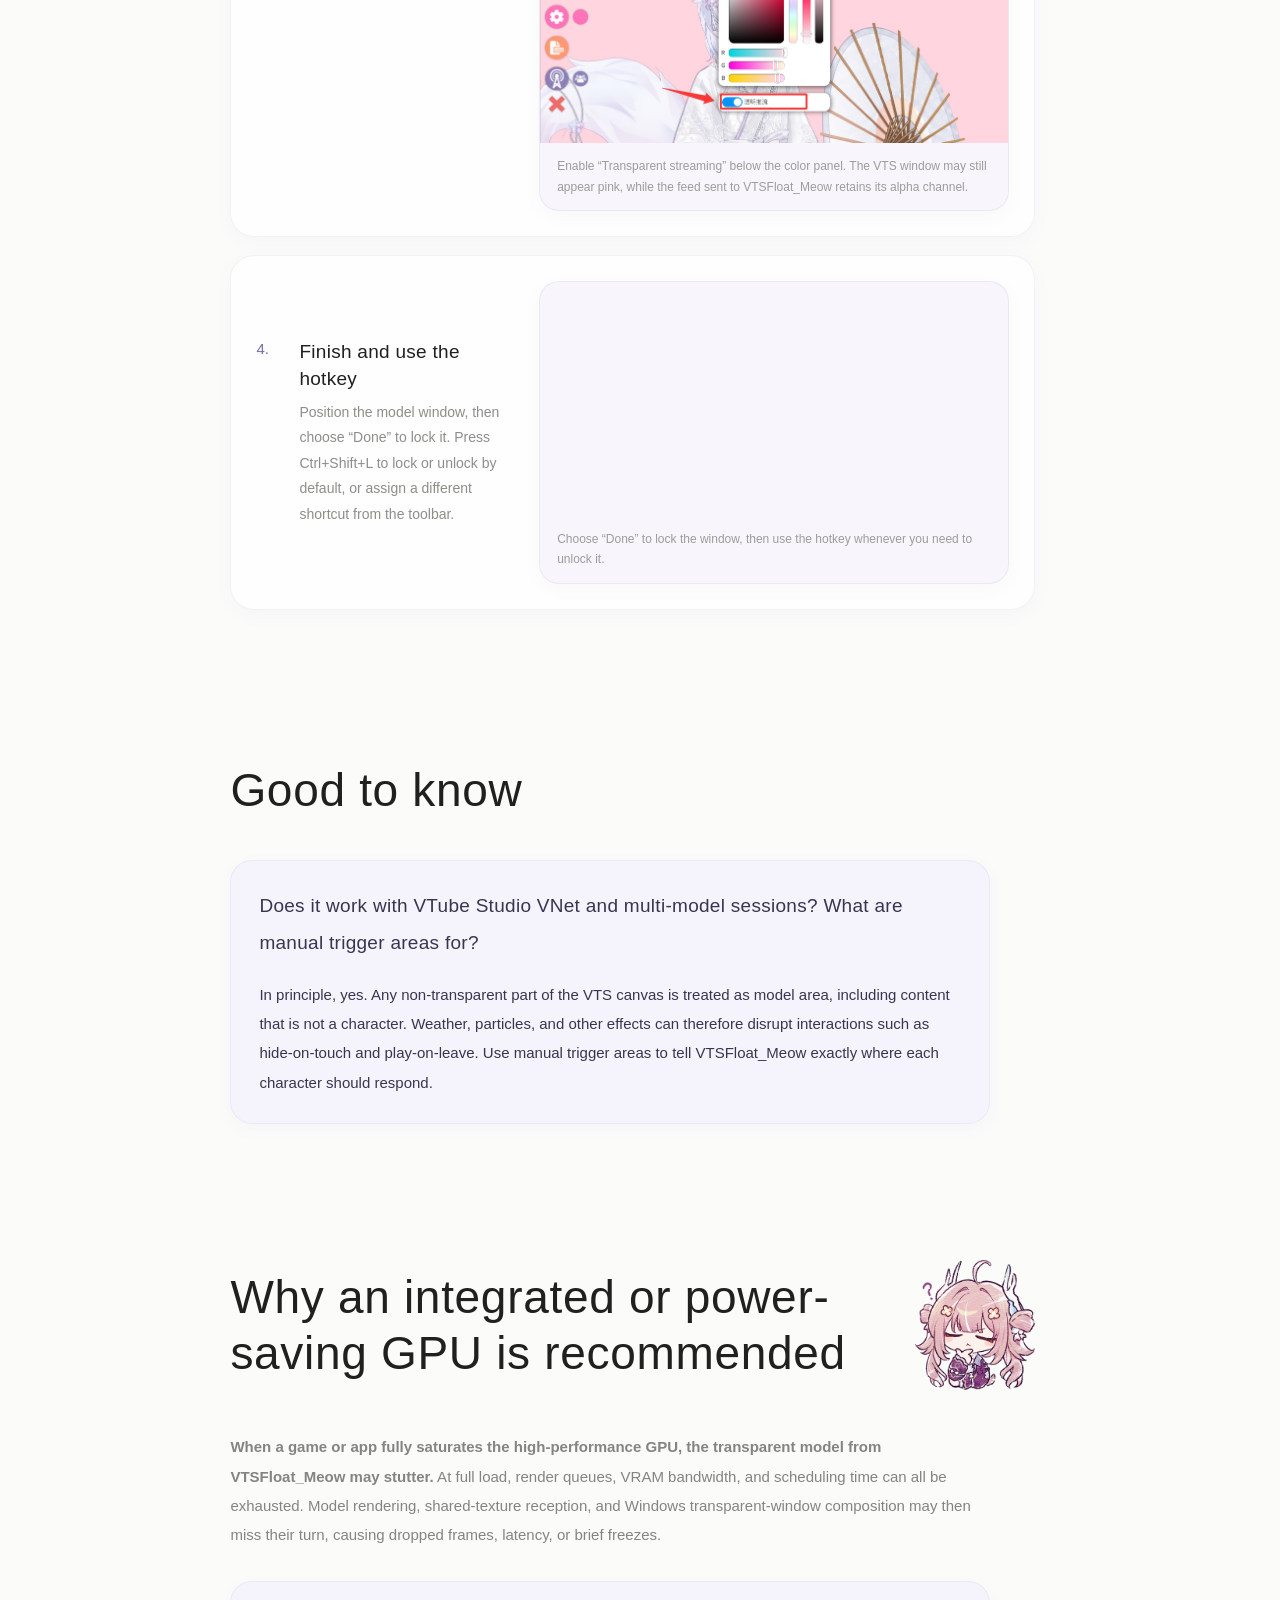
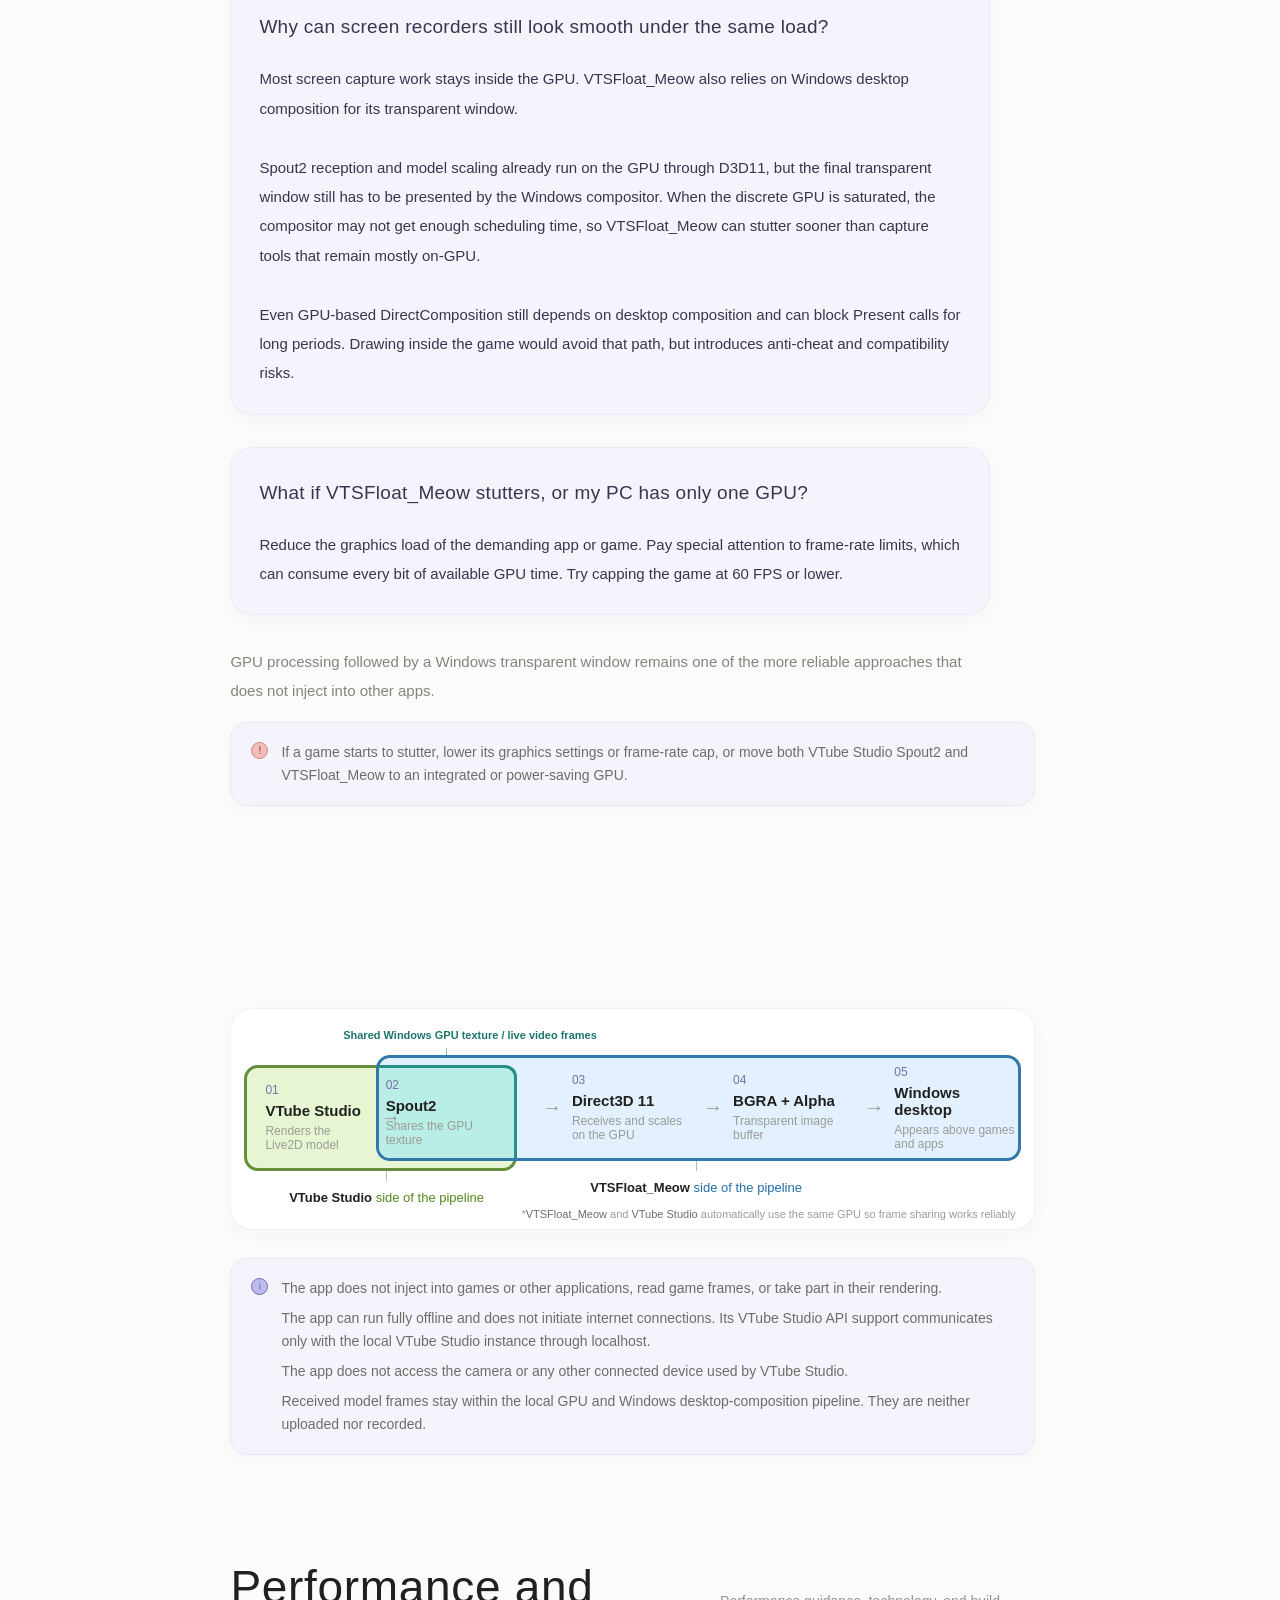
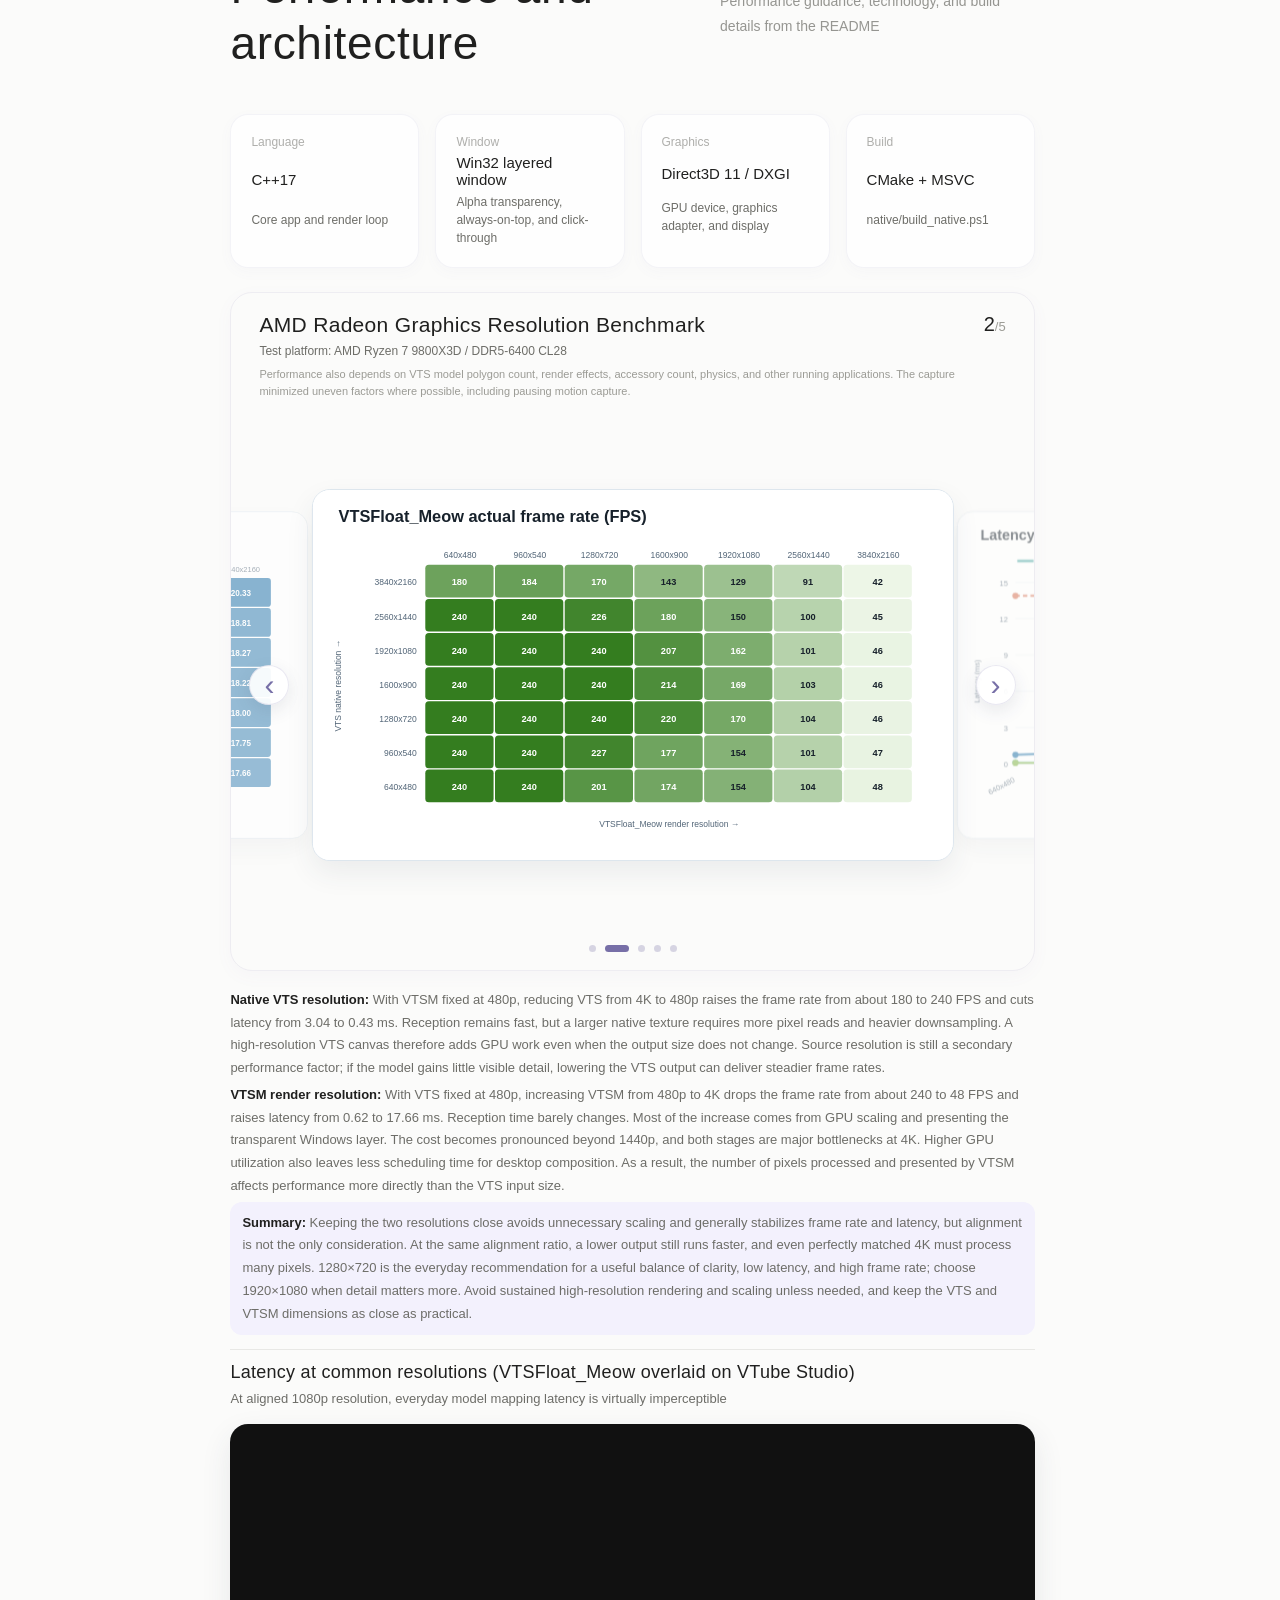
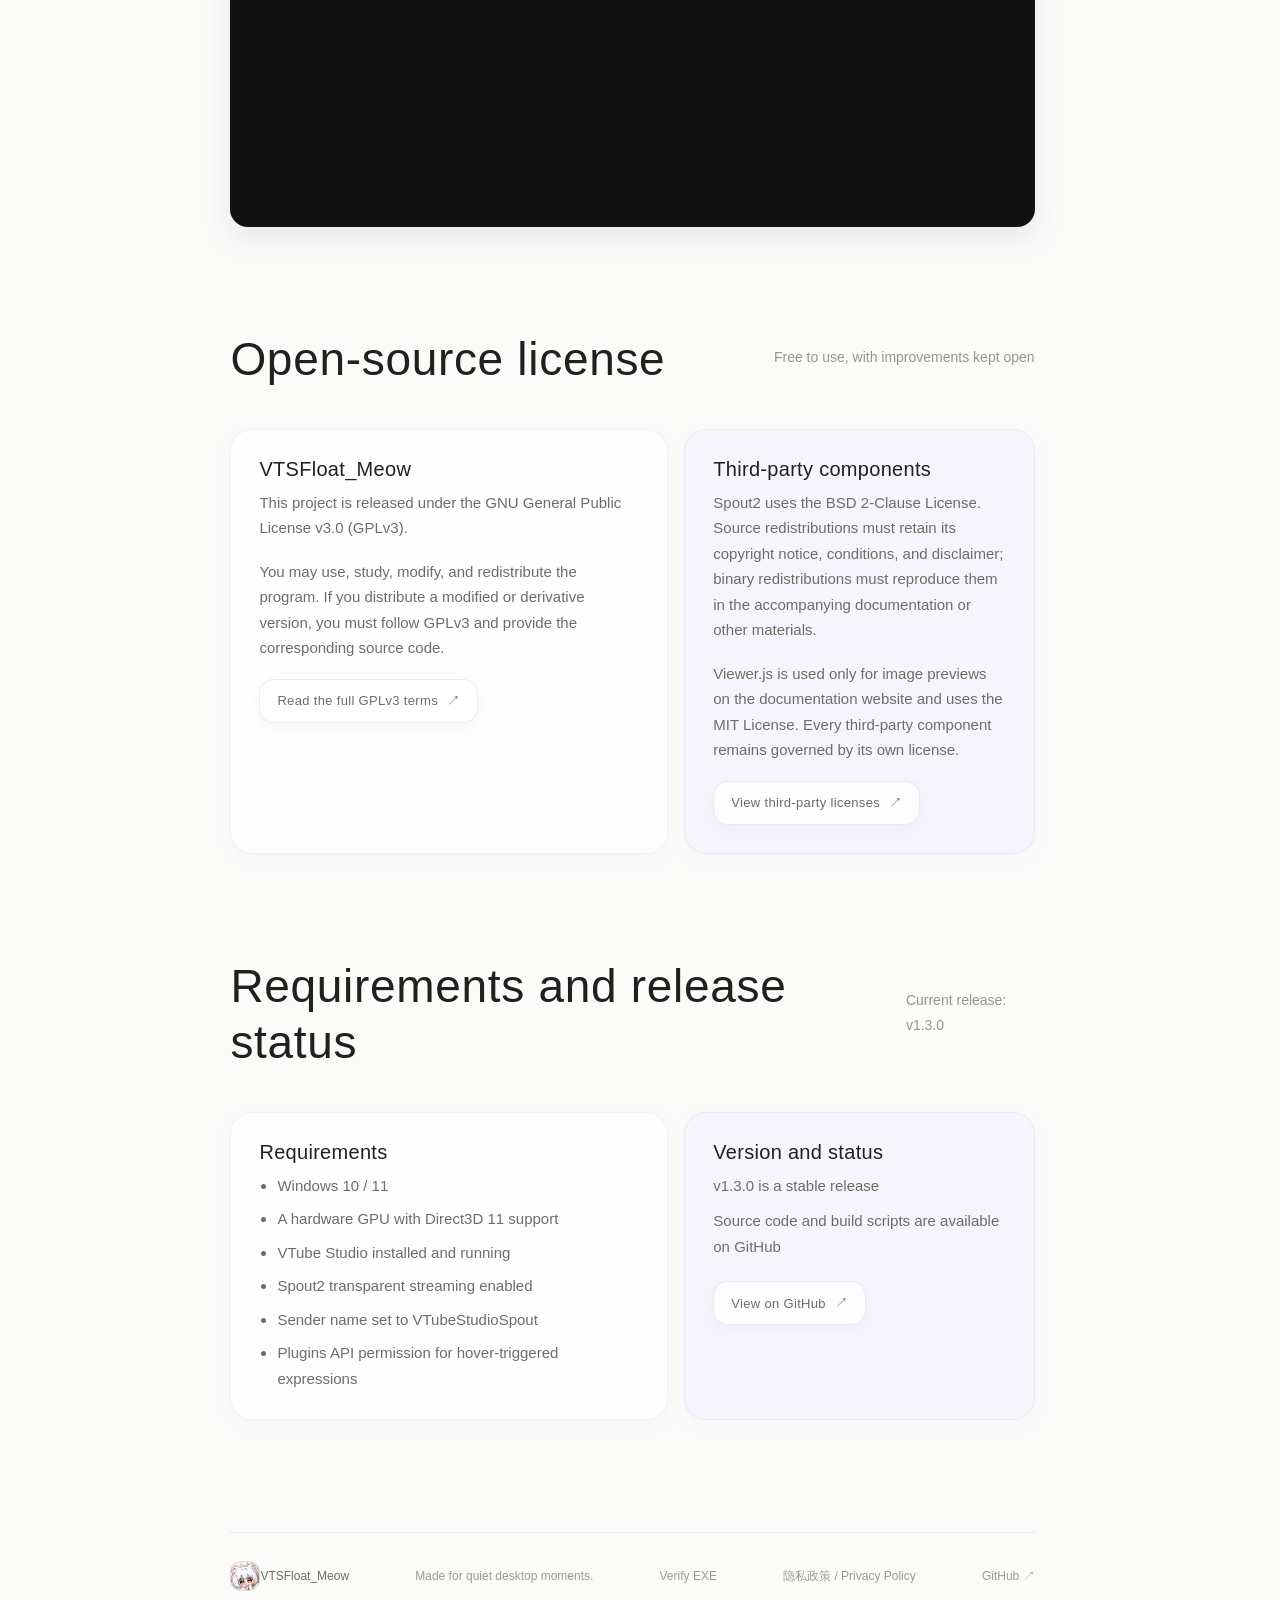
==== commit 9b2e1864: "Move donation button beside the version badge" ====
--- a/docs/index.html
+++ b/docs/index.html
@@ -91,7 +91,7 @@
   }
   </script>
   <link rel="stylesheet" href="vendor/viewerjs/viewer.min.css">
-  <link rel="stylesheet" href="styles.css?v=20261113-2">
+  <link rel="stylesheet" href="styles.css?v=20261114-donation">
   <link rel="stylesheet" href="verify.css?v=20261113-8">
 </head>
 <body>
@@ -106,7 +106,7 @@
   <div class="site-shell">
     <header class="topbar">
       <a class="brand" href="#top" aria-label="VTSFloat_Meow 首页"><img class="brand-image" src="assets/VTSFloat_Meow_small.webp" alt=""><span>VTSFloat_Meow</span></a>
-      <div class="topbar-actions"><span class="version-pill">v1.3.0</span><a class="top-link" href="https://github.com/fushoufish/VTSFloat_Meow" target="_blank" rel="noreferrer">GitHub <span aria-hidden="true">↗</span></a><label class="language-label" for="language-select">语言</label><select id="language-select" aria-label="选择语言"><option value="zh-CN">简体中文</option><option value="zh-TW">繁體中文</option><option value="en">English</option><option value="ja">日本語</option><option value="ko">한국어</option><option value="ru">Русский</option></select><button class="menu-toggle" type="button" aria-expanded="false" aria-controls="sidebar">菜单</button></div>
+      <div class="topbar-actions"><a class="top-donation" data-donation-link href="support.html">捐赠作者 <span aria-hidden="true">♡</span></a><span class="version-pill">v1.3.0</span><a class="top-link" href="https://github.com/fushoufish/VTSFloat_Meow" target="_blank" rel="noreferrer">GitHub <span aria-hidden="true">↗</span></a><label class="language-label" for="language-select">语言</label><select id="language-select" aria-label="选择语言"><option value="zh-CN">简体中文</option><option value="zh-TW">繁體中文</option><option value="en">English</option><option value="ja">日本語</option><option value="ko">한국어</option><option value="ru">Русский</option></select><button class="menu-toggle" type="button" aria-expanded="false" aria-controls="sidebar">菜单</button></div>
     </header>
 
     <aside class="sidebar" id="sidebar">
@@ -185,7 +185,7 @@
             <img class="hero-logo-over-title" src="assets/VTSFloat_Meow.webp" fetchpriority="high" loading="eager" alt="VTSFloat_Meow 角色插画">
             <div class="hero-rotator" aria-live="polite"><span class="hero-rotator-text">跃入你的每一寸桌面日常</span></div>
             <p class="hero-copy"><span class="text-highlight">VTSFloat_Meow</span> 将 VTube Studio 的透明模型悬浮到桌面、游戏或其他应用上方无需依赖其他推流工具进行映射</p>
-            <div class="hero-actions"><button class="button button-primary" id="download-button" type="button" aria-haspopup="dialog" aria-controls="download-dialog">下载 Windows 版 <span aria-hidden="true">↓</span></button><a class="button button-ghost" href="https://github.com/fushoufish/VTSFloat_Meow" target="_blank" rel="noreferrer"><img class="github-icon" src="https://github.githubassets.com/favicons/favicon.svg" alt="">前往 GitHub <span aria-hidden="true">↗</span></a><a class="button button-ghost" href="https://cnb.cool/fushoufish/VTSFloat_Meow" target="_blank" rel="noopener noreferrer"><img class="github-icon" src="assets/cnb.svg" alt="">前往 CNB <span aria-hidden="true">↗</span></a><a class="button button-ghost" data-donation-link href="support.html">捐赠作者 <span aria-hidden="true">♡</span></a></div>
+            <div class="hero-actions"><button class="button button-primary" id="download-button" type="button" aria-haspopup="dialog" aria-controls="download-dialog">下载 Windows 版 <span aria-hidden="true">↓</span></button><a class="button button-ghost" href="https://github.com/fushoufish/VTSFloat_Meow" target="_blank" rel="noreferrer"><img class="github-icon" src="https://github.githubassets.com/favicons/favicon.svg" alt="">前往 GitHub <span aria-hidden="true">↗</span></a><a class="button button-ghost" href="https://cnb.cool/fushoufish/VTSFloat_Meow" target="_blank" rel="noopener noreferrer"><img class="github-icon" src="assets/cnb.svg" alt="">前往 CNB <span aria-hidden="true">↗</span></a></div>
             <div class="hero-meta"><span><i></i> Windows 10 / 11</span><span>·</span><span>Native C++17</span><span>·</span><span>Open Source</span></div>
           </div>
         </div>
--- a/docs/styles.css
+++ b/docs/styles.css
@@ -1435,3 +1435,24 @@
   text-decoration: underline;
   text-underline-offset: 4px;
 }
+
+.top-donation {
+  display: inline-flex;
+  align-items: center;
+  gap: 5px;
+  padding: 4px 8px;
+  border: 1px solid var(--line-dark);
+  border-radius: 12px;
+  color: var(--accent-ink);
+  white-space: nowrap;
+}
+.top-donation:hover { background: rgba(243, 241, 253, .72); }
+
+@media (max-width: 650px) {
+  .topbar { gap: 8px; }
+  .topbar-actions { gap: 6px; }
+  .brand { min-width: 0; }
+  .brand span { overflow: hidden; text-overflow: ellipsis; white-space: nowrap; }
+  .top-donation { padding-inline: 5px; font-size: 12px; }
+  .top-donation span { display: none; }
+}
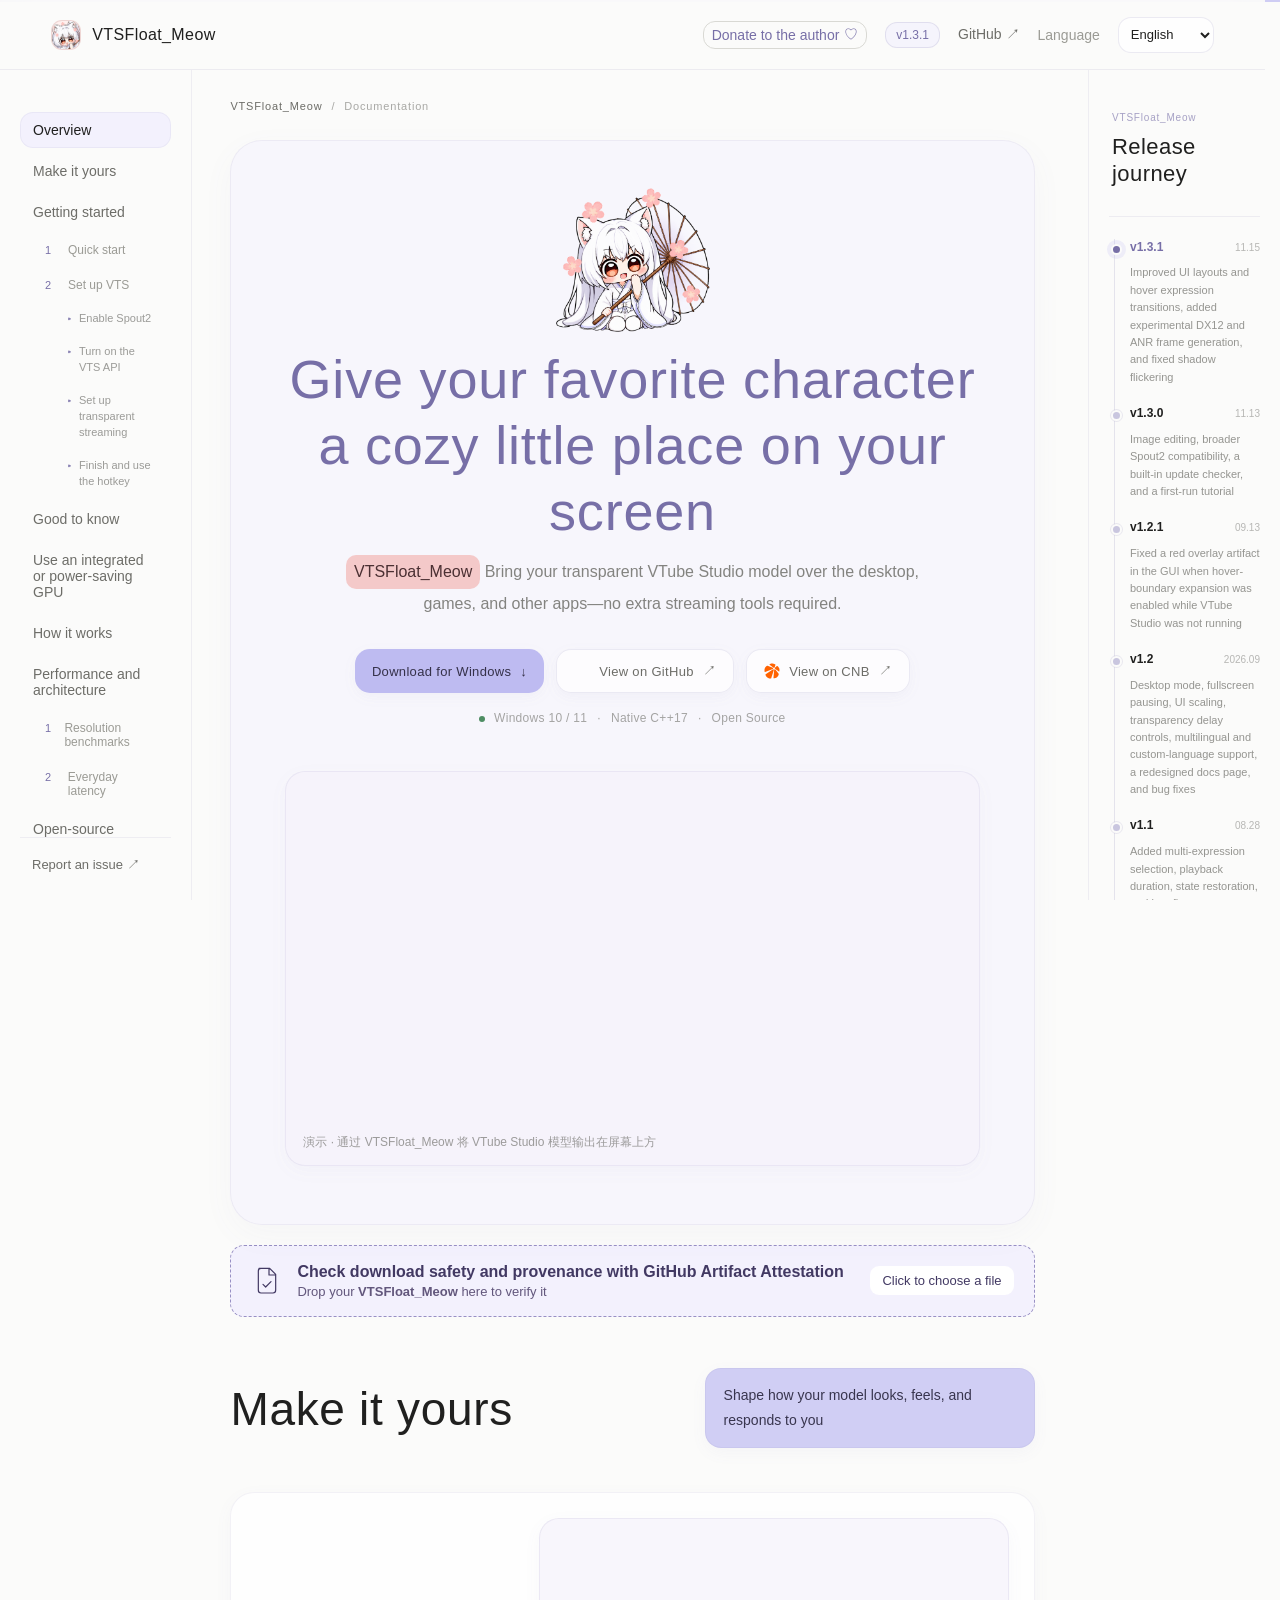
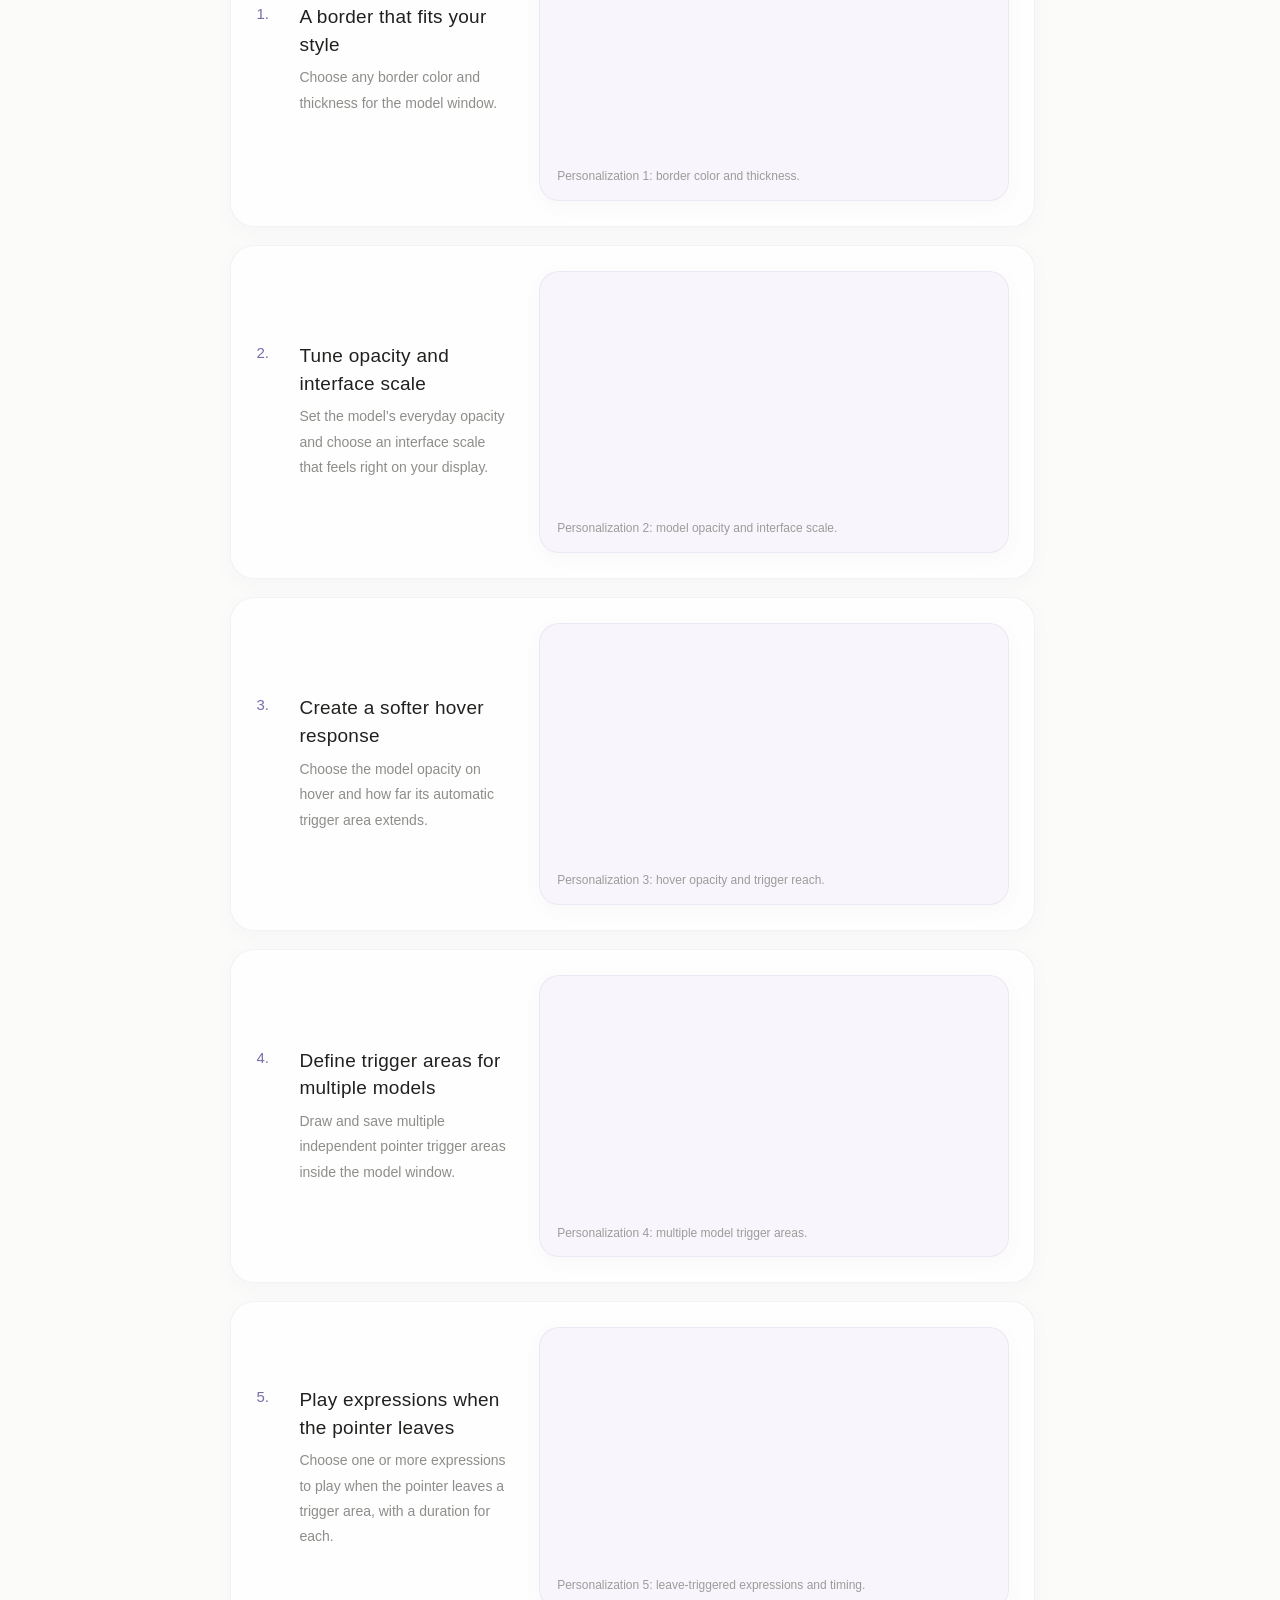
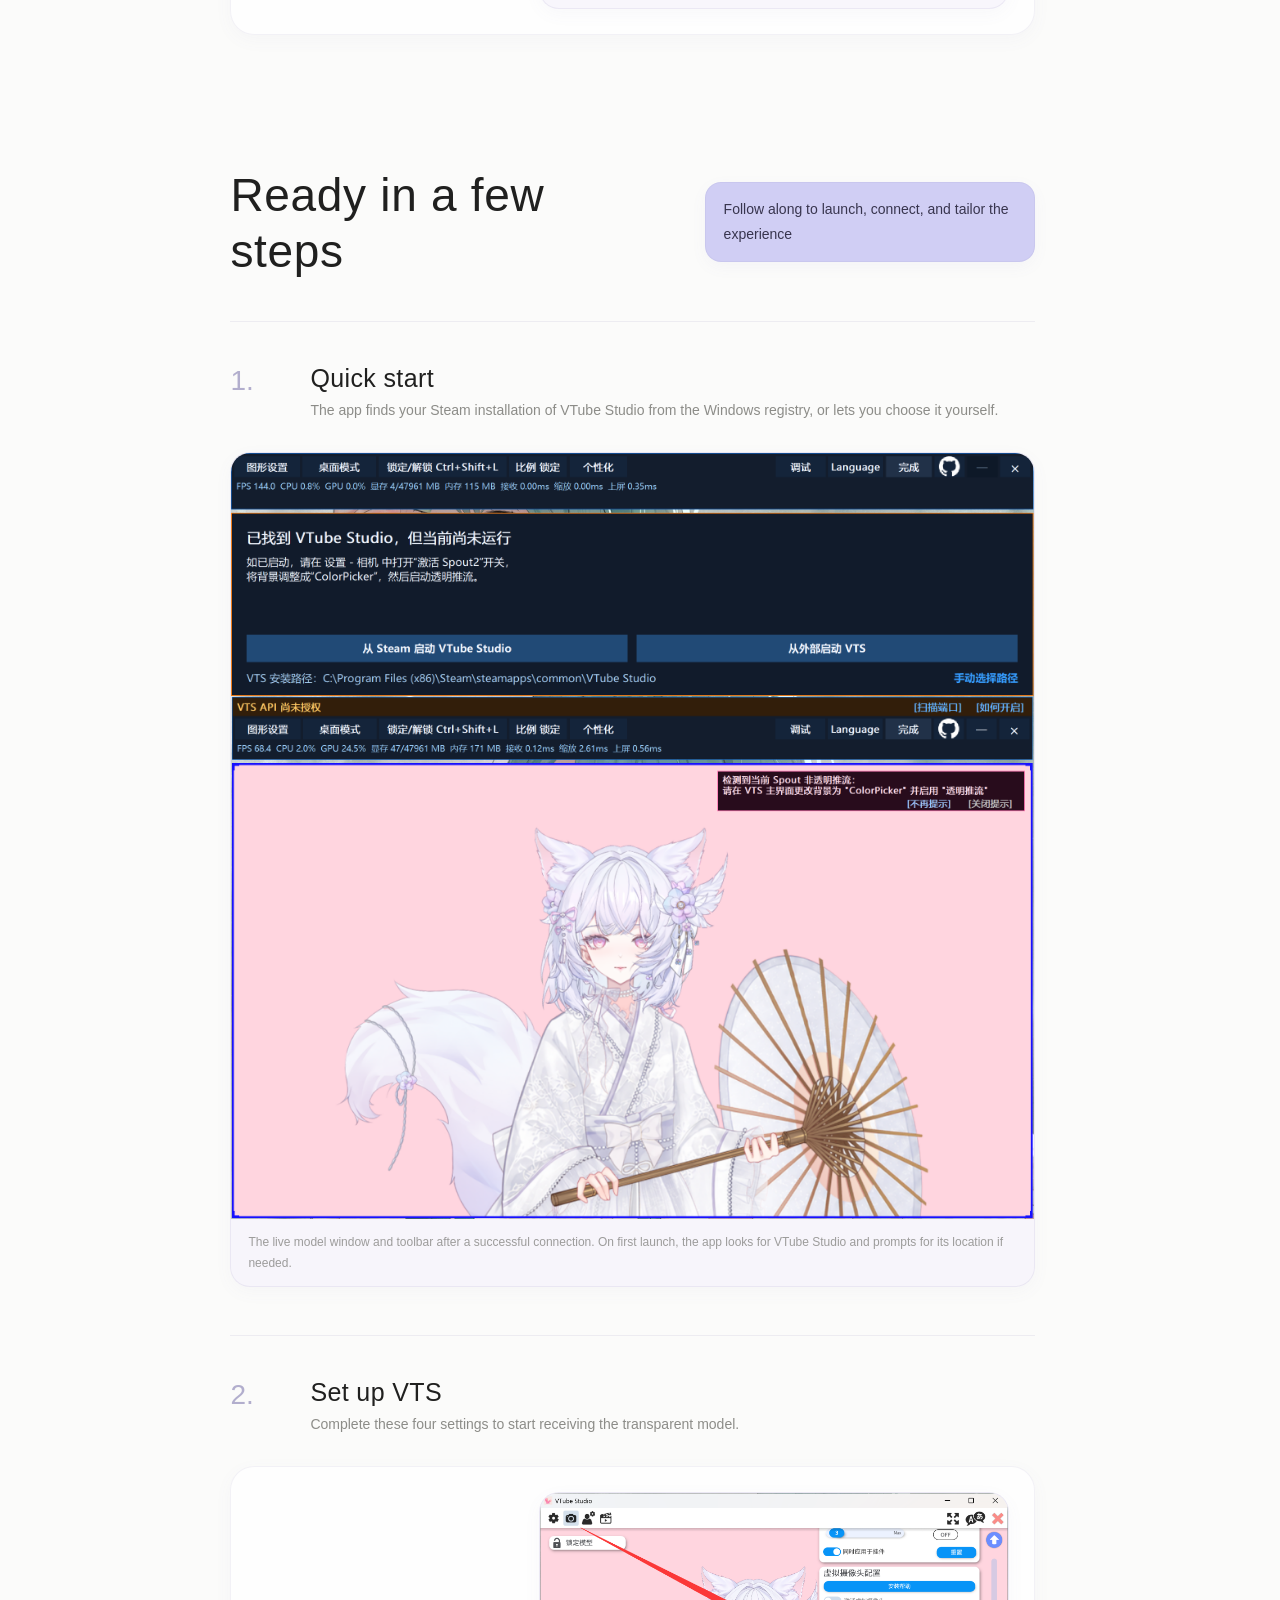
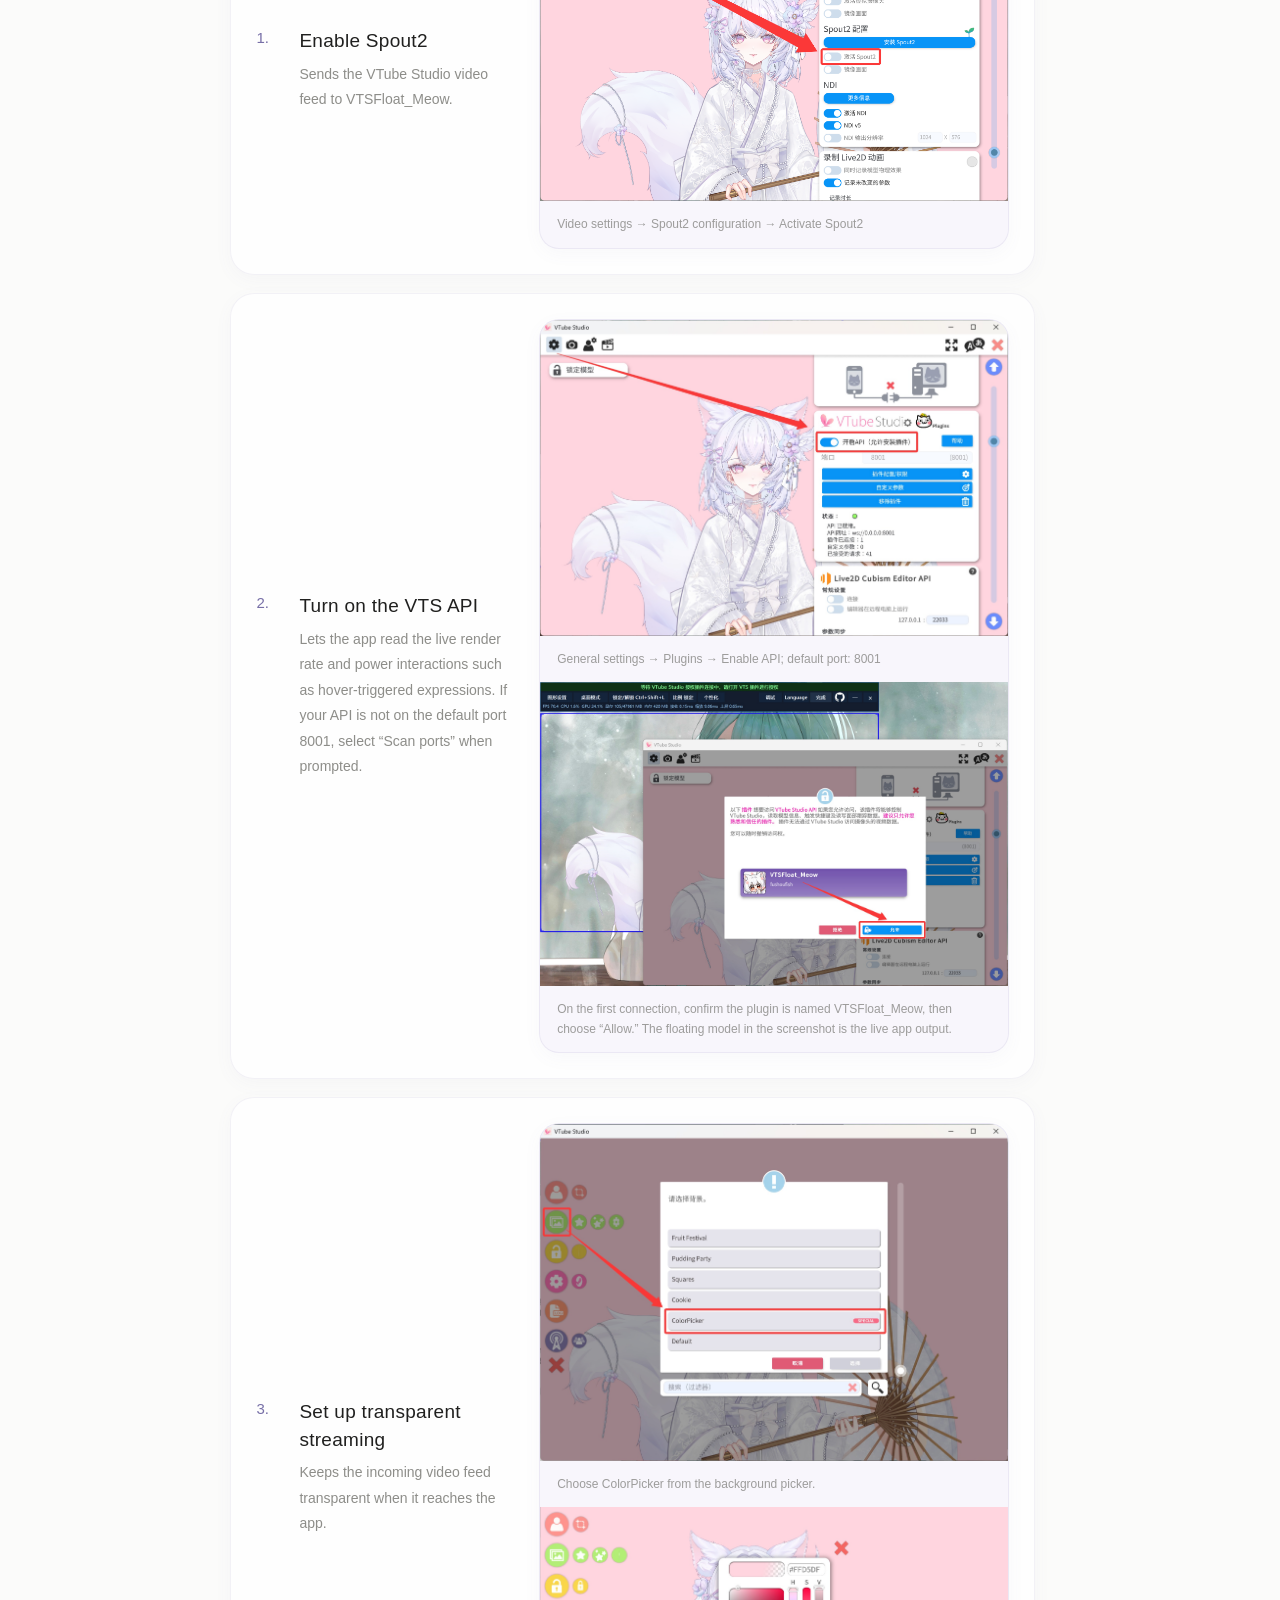
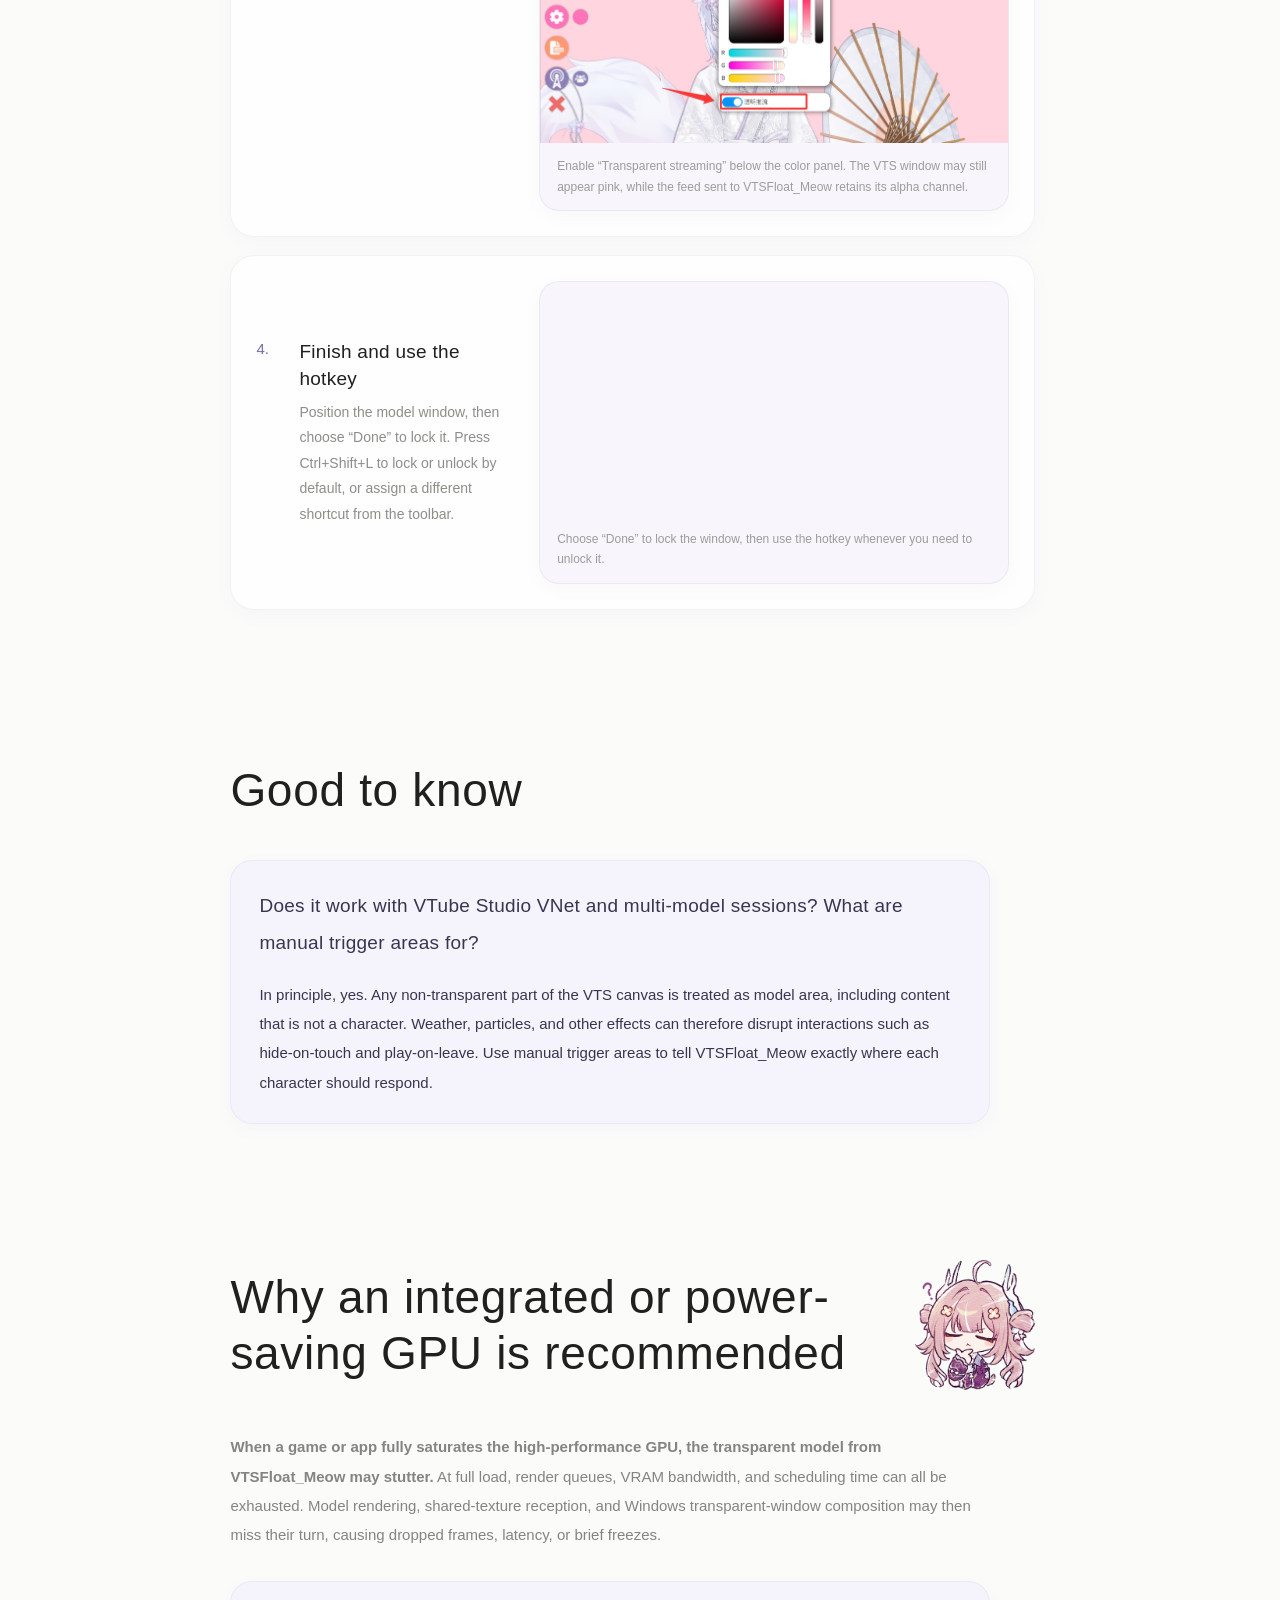
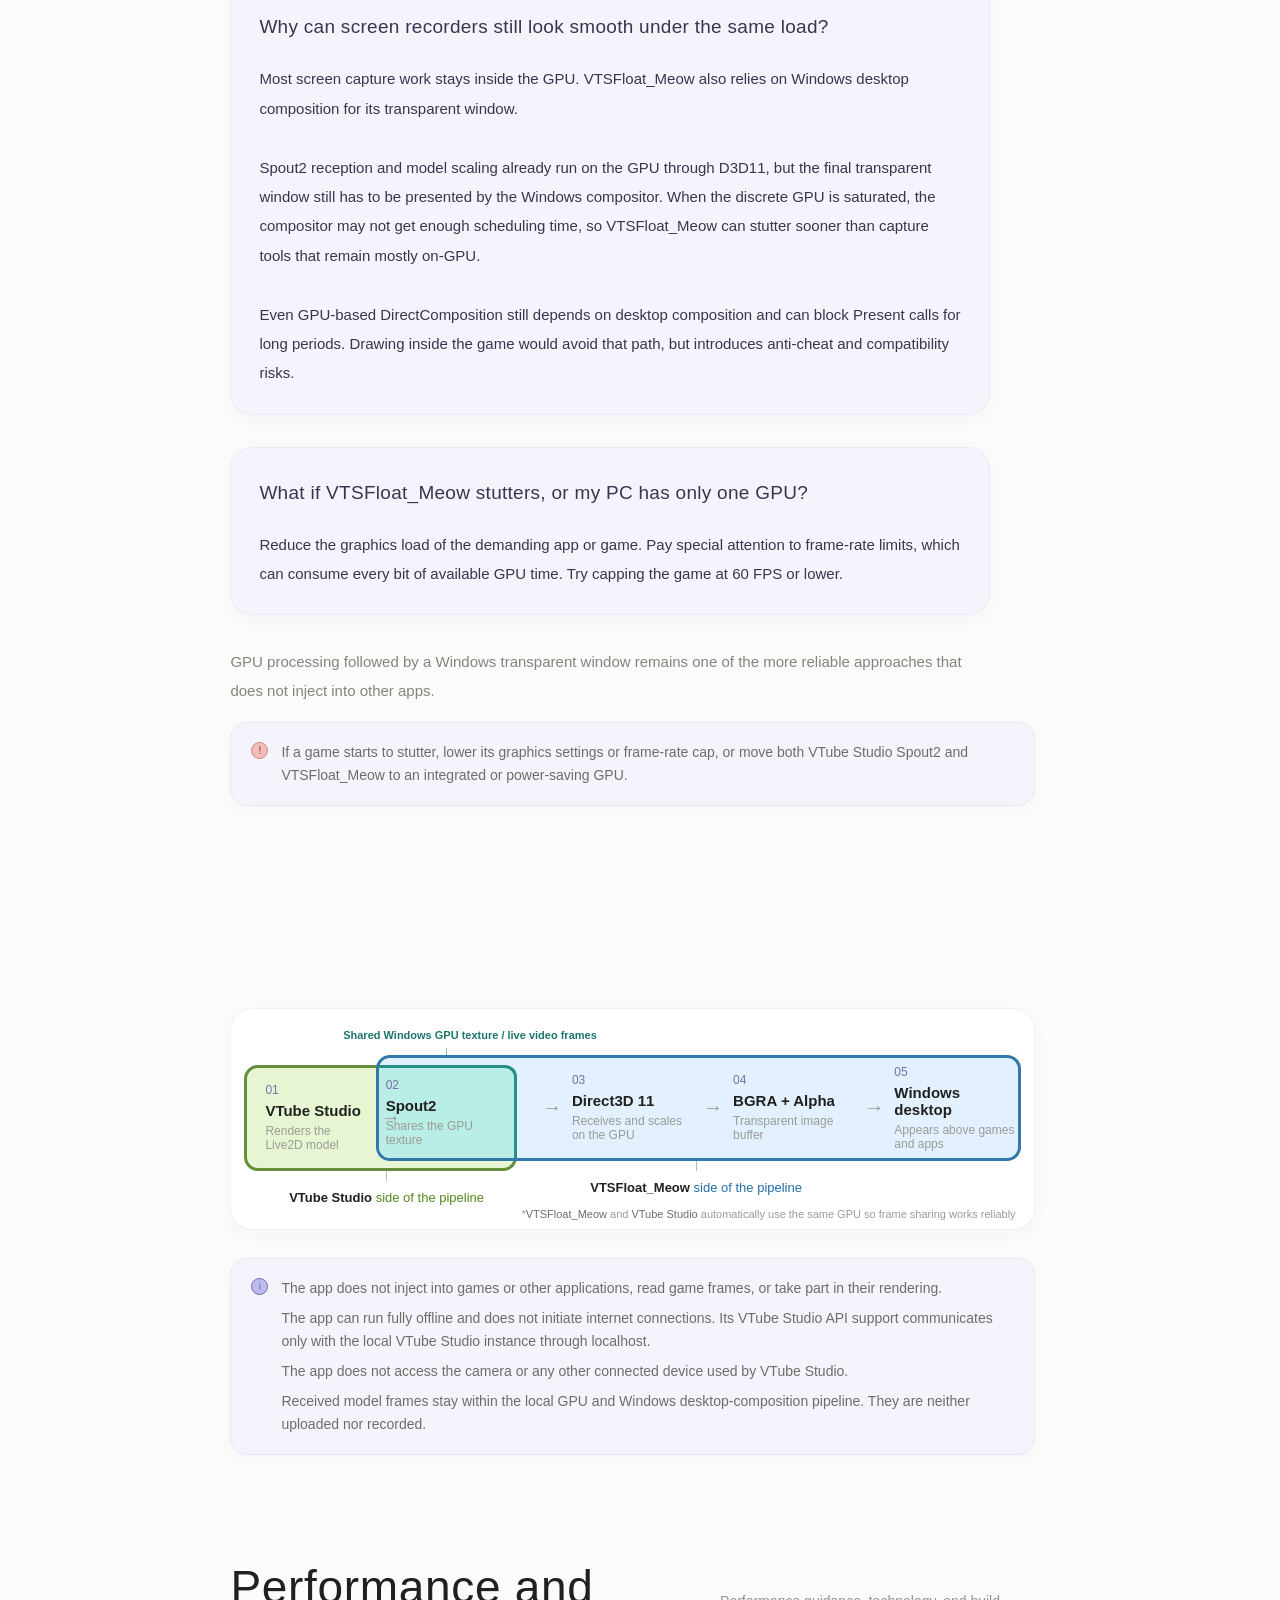
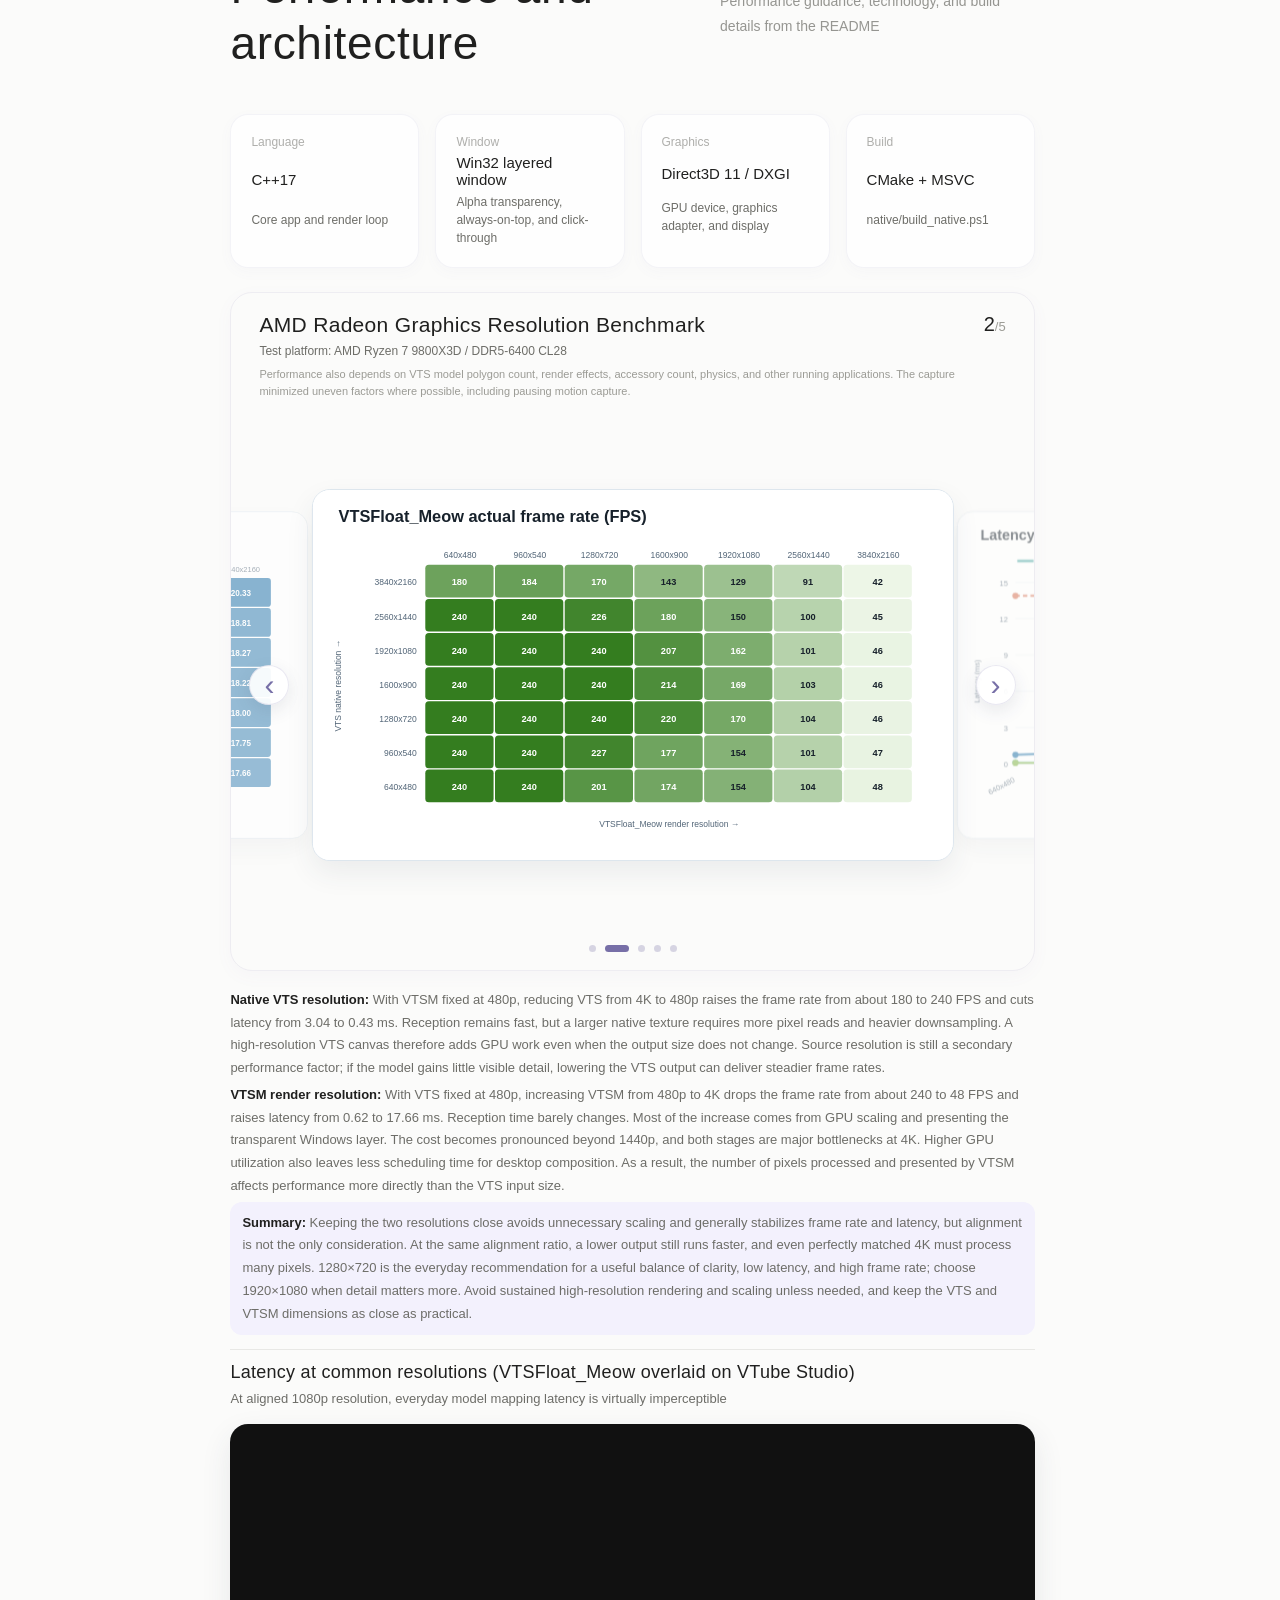
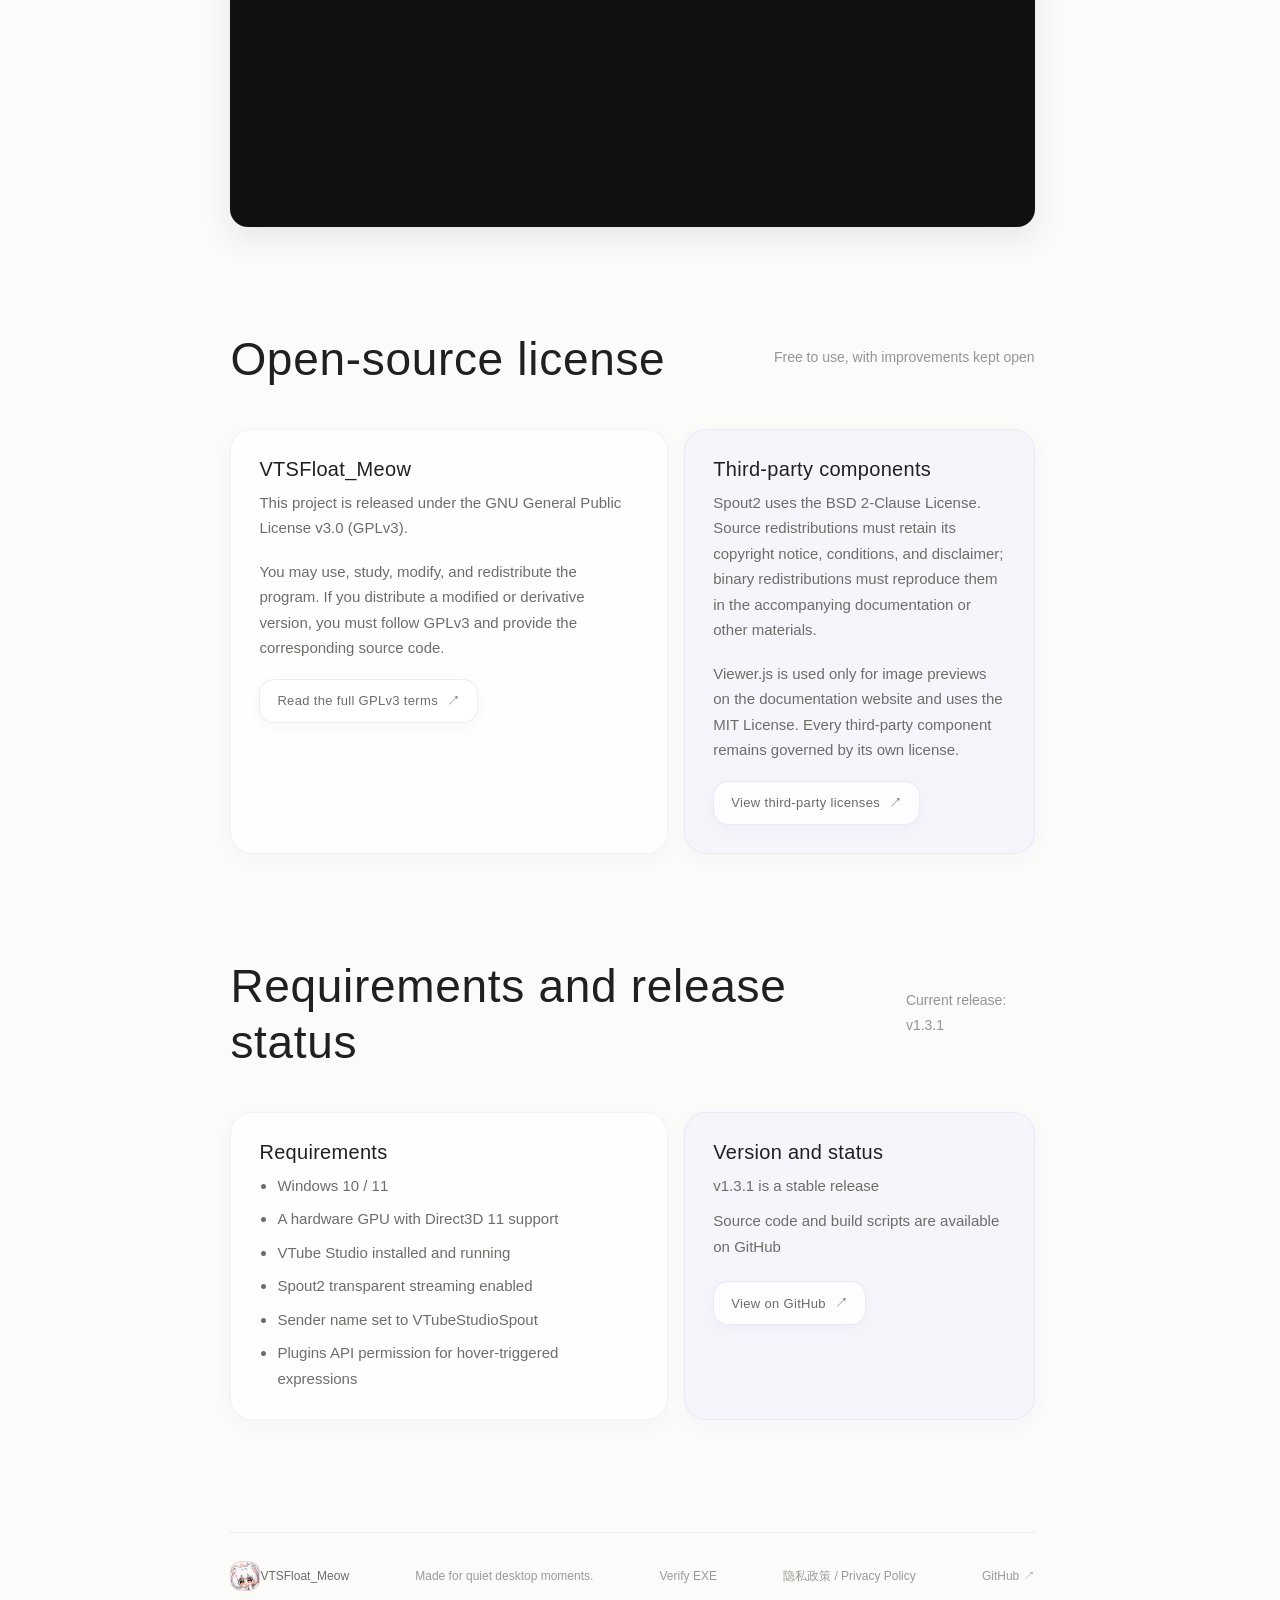
==== commit d3958778: "Publish v1.3.1 on the project website" ====
--- a/docs/index.html
+++ b/docs/index.html
@@ -105,8 +105,8 @@
   </div>
   <div class="site-shell">
     <header class="topbar">
-      <a class="brand" href="#top" aria-label="VTSFloat_Meow 首页"><img class="brand-image" src="assets/VTSFloat_Meow_small.webp" alt=""><span>VTSFloat_Meow</span></a>
-      <div class="topbar-actions"><a class="top-donation" data-donation-link href="support.html">捐赠作者 <span aria-hidden="true">♡</span></a><span class="version-pill">v1.3.0</span><a class="top-link" href="https://github.com/fushoufish/VTSFloat_Meow" target="_blank" rel="noreferrer">GitHub <span aria-hidden="true">↗</span></a><label class="language-label" for="language-select">语言</label><select id="language-select" aria-label="选择语言"><option value="zh-CN">简体中文</option><option value="zh-TW">繁體中文</option><option value="en">English</option><option value="ja">日本語</option><option value="ko">한국어</option><option value="ru">Русский</option></select><button class="menu-toggle" type="button" aria-expanded="false" aria-controls="sidebar">菜单</button></div>
+      <a class="brand" href="#top" aria-label="VTSFloat_Meow 首页"><img class="brand-image" data-media-src="assets/VTSFloat_Meow_small.webp" alt=""><noscript><img class="brand-image" src="assets/VTSFloat_Meow_small.webp" alt=""></noscript><span>VTSFloat_Meow</span></a>
+      <div class="topbar-actions"><a class="top-donation" data-donation-link href="support.html">捐赠作者 <span aria-hidden="true">♡</span></a><span class="version-pill">v1.3.1</span><a class="top-link" href="https://github.com/fushoufish/VTSFloat_Meow" target="_blank" rel="noreferrer">GitHub <span aria-hidden="true">↗</span></a><label class="language-label" for="language-select">语言</label><select id="language-select" aria-label="选择语言"><option value="zh-CN">简体中文</option><option value="zh-TW">繁體中文</option><option value="en">English</option><option value="ja">日本語</option><option value="ko">한국어</option><option value="ru">Русский</option></select><button class="menu-toggle" type="button" aria-expanded="false" aria-controls="sidebar">菜单</button></div>
     </header>
 
     <aside class="sidebar" id="sidebar">
@@ -139,6 +139,10 @@
       </div>
       <ol class="release-timeline">
         <li class="release-entry is-current">
+          <div class="release-entry-meta"><span class="release-version">v1.3.1</span><time datetime="2026-11-15">11.15</time></div>
+          <p>优化界面排版与悬停表情过渡，新增实验性 DX12 与 ANR 超帧，修复阴影闪烁</p>
+        </li>
+        <li class="release-entry">
           <div class="release-entry-meta"><span class="release-version">v1.3.0</span><time datetime="2026-11-13">11.13</time></div>
           <p>新增画面编辑、扩展 Spout2 兼容、内置检查更新与首次使用引导</p>
         </li>
@@ -182,14 +186,14 @@
       <section class="hero section-anchor" id="overview">
         <div class="hero-layout">
           <div class="hero-copy-block">
-            <img class="hero-logo-over-title" src="assets/VTSFloat_Meow.webp" fetchpriority="high" loading="eager" alt="VTSFloat_Meow 角色插画">
+            <img class="hero-logo-over-title" data-media-src="assets/VTSFloat_Meow.webp" fetchpriority="high" loading="eager" alt="VTSFloat_Meow 角色插画"><noscript><img class="hero-logo-over-title" src="assets/VTSFloat_Meow.webp" fetchpriority="high" loading="eager" alt="VTSFloat_Meow 角色插画"></noscript>
             <div class="hero-rotator" aria-live="polite"><span class="hero-rotator-text">跃入你的每一寸桌面日常</span></div>
             <p class="hero-copy"><span class="text-highlight">VTSFloat_Meow</span> 将 VTube Studio 的透明模型悬浮到桌面、游戏或其他应用上方无需依赖其他推流工具进行映射</p>
-            <div class="hero-actions"><button class="button button-primary" id="download-button" type="button" aria-haspopup="dialog" aria-controls="download-dialog">下载 Windows 版 <span aria-hidden="true">↓</span></button><a class="button button-ghost" href="https://github.com/fushoufish/VTSFloat_Meow" target="_blank" rel="noreferrer"><img class="github-icon" src="https://github.githubassets.com/favicons/favicon.svg" alt="">前往 GitHub <span aria-hidden="true">↗</span></a><a class="button button-ghost" href="https://cnb.cool/fushoufish/VTSFloat_Meow" target="_blank" rel="noopener noreferrer"><img class="github-icon" src="assets/cnb.svg" alt="">前往 CNB <span aria-hidden="true">↗</span></a></div>
+            <div class="hero-actions"><button class="button button-primary" id="download-button" type="button" aria-haspopup="dialog" aria-controls="download-dialog">下载 Windows 版 <span aria-hidden="true">↓</span></button><a class="button button-ghost" href="https://github.com/fushoufish/VTSFloat_Meow" target="_blank" rel="noreferrer"><img class="github-icon" src="https://github.githubassets.com/favicons/favicon.svg" alt="">前往 GitHub <span aria-hidden="true">↗</span></a><a class="button button-ghost" href="https://cnb.cool/fushoufish/VTSFloat_Meow" target="_blank" rel="noopener noreferrer"><img class="github-icon" data-media-src="assets/cnb.svg" alt=""><noscript><img class="github-icon" src="assets/cnb.svg" alt=""></noscript>前往 CNB <span aria-hidden="true">↗</span></a></div>
             <div class="hero-meta"><span><i></i> Windows 10 / 11</span><span>·</span><span>Native C++17</span><span>·</span><span>Open Source</span></div>
           </div>
         </div>
-        <figure class="capture-media usage-media hero-media"><video class="usage-step-video" src="assets/desktop-model.mp4" autoplay muted loop playsinline disablepictureinpicture disableremoteplayback controlslist="nodownload nofullscreen noremoteplayback" preload="auto" aria-label="VTSFloat_Meow 将透明模型显示在实际 Windows 桌面上的演示"></video><figcaption>演示 · 通过 VTSFloat_Meow 将 VTube Studio 模型输出在屏幕上方</figcaption></figure>
+        <figure class="capture-media usage-media hero-media"><video class="usage-step-video" data-media-src="assets/desktop-model.mp4" autoplay muted loop playsinline disablepictureinpicture disableremoteplayback controlslist="nodownload nofullscreen noremoteplayback" preload="auto" aria-label="VTSFloat_Meow 将透明模型显示在实际 Windows 桌面上的演示"></video><noscript><video class="usage-step-video" src="assets/desktop-model.mp4" autoplay muted loop playsinline disablepictureinpicture disableremoteplayback controlslist="nodownload nofullscreen noremoteplayback" preload="auto" aria-label="VTSFloat_Meow 将透明模型显示在实际 Windows 桌面上的演示"></video></noscript><figcaption>演示 · 通过 VTSFloat_Meow 将 VTube Studio 模型输出在屏幕上方</figcaption></figure>
       </section>
 
       <section class="verify-inline section-anchor" id="verify-exe" aria-labelledby="verify-title">
@@ -245,23 +249,23 @@
         <div class="usage-custom-grid">
             <article class="usage-substep">
               <div class="usage-substep-copy"><span class="usage-subindex">1.</span><div><h3>自定义调整边框颜色粗细</h3><p>可自由设置模型窗口的边框颜色和边框粗细。</p></div></div>
-              <figure class="capture-media usage-media"><video class="usage-step-video" data-src="assets/自定义调整边框颜色粗细.mp4" autoplay muted loop playsinline disablepictureinpicture disableremoteplayback controlslist="nodownload nofullscreen noremoteplayback" preload="none" aria-label="自定义调整边框颜色和粗细的操作演示"></video><figcaption>个性化设置 1：边框颜色与粗细。</figcaption></figure>
+              <figure class="capture-media usage-media"><video class="usage-step-video" data-media-src="assets/自定义调整边框颜色粗细.mp4" autoplay muted loop playsinline disablepictureinpicture disableremoteplayback controlslist="nodownload nofullscreen noremoteplayback" preload="none" aria-label="自定义调整边框颜色和粗细的操作演示"></video><noscript><video class="usage-step-video" src="assets/自定义调整边框颜色粗细.mp4" autoplay muted loop playsinline disablepictureinpicture disableremoteplayback controlslist="nodownload nofullscreen noremoteplayback" preload="none" aria-label="自定义调整边框颜色和粗细的操作演示"></video></noscript><figcaption>个性化设置 1：边框颜色与粗细。</figcaption></figure>
             </article>
             <article class="usage-substep">
               <div class="usage-substep-copy"><span class="usage-subindex">2.</span><div><h3>自定义调整模型不透明度与界面缩放</h3><p>可调整模型平时显示的不透明度，并选择适合当前显示器的界面缩放比例。</p></div></div>
-              <figure class="capture-media usage-media"><video class="usage-step-video" data-src="assets/自定义调整模型不透明度与界面缩放.mp4" autoplay muted loop playsinline disablepictureinpicture disableremoteplayback controlslist="nodownload nofullscreen noremoteplayback" preload="none" aria-label="自定义调整模型不透明度和界面缩放的操作演示"></video><figcaption>个性化设置 2：模型不透明度与界面缩放。</figcaption></figure>
+              <figure class="capture-media usage-media"><video class="usage-step-video" data-media-src="assets/自定义调整模型不透明度与界面缩放.mp4" autoplay muted loop playsinline disablepictureinpicture disableremoteplayback controlslist="nodownload nofullscreen noremoteplayback" preload="none" aria-label="自定义调整模型不透明度和界面缩放的操作演示"></video><noscript><video class="usage-step-video" src="assets/自定义调整模型不透明度与界面缩放.mp4" autoplay muted loop playsinline disablepictureinpicture disableremoteplayback controlslist="nodownload nofullscreen noremoteplayback" preload="none" aria-label="自定义调整模型不透明度和界面缩放的操作演示"></video></noscript><figcaption>个性化设置 2：模型不透明度与界面缩放。</figcaption></figure>
             </article>
             <article class="usage-substep">
               <div class="usage-substep-copy"><span class="usage-subindex">3.</span><div><h3>自定义调整鼠标经过时的模型不透明度与范围扩展</h3><p>可设置鼠标经过模型时的透明程度，并调整自动触发区域向外扩展的距离。</p></div></div>
-              <figure class="capture-media usage-media"><video class="usage-step-video" data-src="assets/自定义调整鼠标经过时的模型不透明度与范围扩展.mp4" autoplay muted loop playsinline disablepictureinpicture disableremoteplayback controlslist="nodownload nofullscreen noremoteplayback" preload="none" aria-label="调整鼠标经过时的模型不透明度和范围扩展的操作演示"></video><figcaption>个性化设置 3：悬停不透明度与范围扩展。</figcaption></figure>
+              <figure class="capture-media usage-media"><video class="usage-step-video" data-media-src="assets/自定义调整鼠标经过时的模型不透明度与范围扩展.mp4" autoplay muted loop playsinline disablepictureinpicture disableremoteplayback controlslist="nodownload nofullscreen noremoteplayback" preload="none" aria-label="调整鼠标经过时的模型不透明度和范围扩展的操作演示"></video><noscript><video class="usage-step-video" src="assets/自定义调整鼠标经过时的模型不透明度与范围扩展.mp4" autoplay muted loop playsinline disablepictureinpicture disableremoteplayback controlslist="nodownload nofullscreen noremoteplayback" preload="none" aria-label="调整鼠标经过时的模型不透明度和范围扩展的操作演示"></video></noscript><figcaption>个性化设置 3：悬停不透明度与范围扩展。</figcaption></figure>
             </article>
             <article class="usage-substep">
               <div class="usage-substep-copy"><span class="usage-subindex">4.</span><div><h3>支持框选多个模型触发范围</h3><p>可在模型窗口内框选并保存多个独立的鼠标触发区域。</p></div></div>
-              <figure class="capture-media usage-media"><video class="usage-step-video" data-src="assets/支持框选多个模型触发范围.mp4" autoplay muted loop playsinline disablepictureinpicture disableremoteplayback controlslist="nodownload nofullscreen noremoteplayback" preload="none" aria-label="框选多个模型触发范围的操作演示"></video><figcaption>个性化设置 4：多个模型触发范围。</figcaption></figure>
+              <figure class="capture-media usage-media"><video class="usage-step-video" data-media-src="assets/支持框选多个模型触发范围.mp4" autoplay muted loop playsinline disablepictureinpicture disableremoteplayback controlslist="nodownload nofullscreen noremoteplayback" preload="none" aria-label="框选多个模型触发范围的操作演示"></video><noscript><video class="usage-step-video" src="assets/支持框选多个模型触发范围.mp4" autoplay muted loop playsinline disablepictureinpicture disableremoteplayback controlslist="nodownload nofullscreen noremoteplayback" preload="none" aria-label="框选多个模型触发范围的操作演示"></video></noscript><figcaption>个性化设置 4：多个模型触发范围。</figcaption></figure>
             </article>
             <article class="usage-substep">
               <div class="usage-substep-copy"><span class="usage-subindex">5.</span><div><h3>支持设置多个鼠标离开时播放模型表情与播放时长</h3><p>可选择多个鼠标离开触发范围后播放的模型表情，并设置对应的播放时长。</p></div></div>
-              <figure class="capture-media usage-media"><video class="usage-step-video" data-src="assets/支持设置多个鼠标离开时播放模型表情与播放时长.mp4" autoplay muted loop playsinline disablepictureinpicture disableremoteplayback controlslist="nodownload nofullscreen noremoteplayback" preload="none" aria-label="设置多个鼠标离开时播放模型表情与播放时长的操作演示"></video><figcaption>个性化设置 5：离开时播放的模型表情与时长。</figcaption></figure>
+              <figure class="capture-media usage-media"><video class="usage-step-video" data-media-src="assets/支持设置多个鼠标离开时播放模型表情与播放时长.mp4" autoplay muted loop playsinline disablepictureinpicture disableremoteplayback controlslist="nodownload nofullscreen noremoteplayback" preload="none" aria-label="设置多个鼠标离开时播放模型表情与播放时长的操作演示"></video><noscript><video class="usage-step-video" src="assets/支持设置多个鼠标离开时播放模型表情与播放时长.mp4" autoplay muted loop playsinline disablepictureinpicture disableremoteplayback controlslist="nodownload nofullscreen noremoteplayback" preload="none" aria-label="设置多个鼠标离开时播放模型表情与播放时长的操作演示"></video></noscript><figcaption>个性化设置 5：离开时播放的模型表情与时长。</figcaption></figure>
             </article>
         </div>
       </section>
@@ -271,16 +275,16 @@
 
         <div class="usage-group section-anchor" id="quick-start">
           <div class="usage-group-heading"><span class="usage-index">1、</span><div><h3>快捷开始</h3><p>脚本会主动从注册表寻找 Steam 中的 VTube Studio 路径或者由你手动选择路径</p></div></div>
-          <figure class="capture-media usage-media "><a class="" href="assets/desktop-controls.webp" target="_blank" rel="noopener"><img src="assets/desktop-controls.webp" alt="程序启动后的实际控制条，包含图形设置、窗口模式、锁定与个性化" width="759" height="34" loading="lazy"></a><a class="" href="assets/desktop-controls-2.webp" target="_blank" rel="noopener"><img src="assets/desktop-controls-2.webp" alt="启动并连接 VTS 后的透明模型窗口" width="759" height="432" loading="lazy"></a><figcaption>连接成功后的实际窗口与控制条。首次启动时，程序会查找 VTube Studio 安装路径；未找到时可手动选择。</figcaption></figure>
+          <figure class="capture-media usage-media "><a class="" href="assets/desktop-controls.webp" target="_blank" rel="noopener"><img data-media-src="assets/desktop-controls.webp" alt="程序启动后的实际控制条，包含图形设置、窗口模式、锁定与个性化" width="759" height="34" loading="lazy"><noscript><img src="assets/desktop-controls.webp" alt="程序启动后的实际控制条，包含图形设置、窗口模式、锁定与个性化" width="759" height="34" loading="lazy"></noscript></a><a class="" href="assets/desktop-controls-2.webp" target="_blank" rel="noopener"><img data-media-src="assets/desktop-controls-2.webp" alt="启动并连接 VTS 后的透明模型窗口" width="759" height="432" loading="lazy"><noscript><img src="assets/desktop-controls-2.webp" alt="启动并连接 VTS 后的透明模型窗口" width="759" height="432" loading="lazy"></noscript></a><figcaption>连接成功后的实际窗口与控制条。首次启动时，程序会查找 VTube Studio 安装路径；未找到时可手动选择。</figcaption></figure>
         </div>
 
         <div class="usage-group section-anchor" id="vts-setup">
           <div class="usage-group-heading"><span class="usage-index">2、</span><div><h3>设置 VTS</h3><p>完成下面 4 项设置后即可开始接收透明模型</p></div></div>
           <div class="usage-substeps">
-            <article class="usage-substep section-anchor" id="enable-spout2"><div class="usage-substep-copy"><span class="usage-subindex">1.</span><div><h3>启用 Spout2</h3><p>用于将 VTube Studio 的视频流推送至脚本</p></div></div><figure class="capture-media usage-media"><a href="assets/enable-spout2.webp" target="_blank" rel="noopener"><img src="assets/enable-spout2.webp" alt="VTube Studio 视频设置中的 Spout2 配置，激活 Spout2 开关已开启" width="1109" height="640" loading="lazy"></a><figcaption>视频设置 → Spout2 配置 → 激活 Spout2</figcaption></figure></article>
-            <article class="usage-substep section-anchor" id="enable-vts-api"><div class="usage-substep-copy"><span class="usage-subindex">2.</span><div><h3>启动VTS API</h3><p>用于脚本获取实时渲染帧数 实现悬停更改模型表情等功能 如默认端口非 8001 请在脚本提示中手动点击“扫描端口”按钮</p></div></div><figure class="capture-media usage-media"><a href="assets/enable-api.jpg" target="_blank" rel="noopener"><img src="assets/enable-api.jpg" alt="VTube Studio Plugins API 已开启，端口为 8001，状态为 API 已就绪" width="1109" height="640" loading="lazy"></a><div class="capture-caption">一般设置 → Plugins → 开启 API，默认端口 8001</div><a href="assets/api-authorization.jpg" target="_blank" rel="noopener"><img src="assets/api-authorization.jpg" alt="VTube Studio 请求授权 VTSFloat_Meow 插件访问 API 的实际确认弹窗" width="1109" height="640" loading="lazy"></a><figcaption>首次连接时，确认插件名称为 VTSFloat_Meow 后点击「允许」。截图中的悬浮模型来自正在运行的工具。</figcaption></figure></article>
-            <article class="usage-substep section-anchor" id="transparent-stream-setup"><div class="usage-substep-copy"><span class="usage-subindex">3.</span><div><h3>设置透明推流</h3><p>用于将获取到的视频流透明化 输出到脚本当中</p></div></div><figure class="capture-media usage-media"><a href="assets/background-selection.jpg" target="_blank" rel="noopener"><img src="assets/background-selection.jpg" alt="VTube Studio 的背景选择列表，包含 ColorPicker 背景" width="1440" height="912" loading="lazy"></a><div class="capture-caption">在背景选择中选择 ColorPicker。</div><a href="assets/transparent-stream.jpg" target="_blank" rel="noopener"><img src="assets/transparent-stream.jpg" alt="ColorPicker 颜色面板下方的透明推流开关已开启" width="605" height="373" loading="lazy"></a><figcaption>开启颜色面板下方的「透明推流」。VTS 窗口仍可显示粉色背景，输出给悬浮工具的画面保留透明通道。</figcaption></figure></article>
-            <article class="usage-substep section-anchor" id="finish-hotkey"><div class="usage-substep-copy"><span class="usage-subindex">4.</span><div><h3>完成与快捷键触发</h3><p>调整好模型窗口后点击「完成」进行锁定；默认使用 Ctrl+Shift+L 快捷键锁定或解锁，也可以在工具栏中重新设置快捷键。</p></div></div><figure class="capture-media finish-controls"><video class="usage-step-video" data-src="assets/donewhile.mp4" autoplay muted loop playsinline disablepictureinpicture disableremoteplayback controlslist="nodownload nofullscreen noremoteplayback" preload="none" aria-label="完成设置并通过快捷键切换锁定与解锁的操作演示"></video><figcaption>点击「完成」锁定窗口；通过快捷键快速切换锁定与解锁。</figcaption></figure></article>
+            <article class="usage-substep section-anchor" id="enable-spout2"><div class="usage-substep-copy"><span class="usage-subindex">1.</span><div><h3>启用 Spout2</h3><p>用于将 VTube Studio 的视频流推送至脚本</p></div></div><figure class="capture-media usage-media"><a href="assets/enable-spout2.webp" target="_blank" rel="noopener"><img data-media-src="assets/enable-spout2.webp" alt="VTube Studio 视频设置中的 Spout2 配置，激活 Spout2 开关已开启" width="1109" height="640" loading="lazy"><noscript><img src="assets/enable-spout2.webp" alt="VTube Studio 视频设置中的 Spout2 配置，激活 Spout2 开关已开启" width="1109" height="640" loading="lazy"></noscript></a><figcaption>视频设置 → Spout2 配置 → 激活 Spout2</figcaption></figure></article>
+            <article class="usage-substep section-anchor" id="enable-vts-api"><div class="usage-substep-copy"><span class="usage-subindex">2.</span><div><h3>启动VTS API</h3><p>用于脚本获取实时渲染帧数 实现悬停更改模型表情等功能 如默认端口非 8001 请在脚本提示中手动点击“扫描端口”按钮</p></div></div><figure class="capture-media usage-media"><a href="assets/enable-api.jpg" target="_blank" rel="noopener"><img data-media-src="assets/enable-api.jpg" alt="VTube Studio Plugins API 已开启，端口为 8001，状态为 API 已就绪" width="1109" height="640" loading="lazy"><noscript><img src="assets/enable-api.jpg" alt="VTube Studio Plugins API 已开启，端口为 8001，状态为 API 已就绪" width="1109" height="640" loading="lazy"></noscript></a><div class="capture-caption">一般设置 → Plugins → 开启 API，默认端口 8001</div><a href="assets/api-authorization.jpg" target="_blank" rel="noopener"><img data-media-src="assets/api-authorization.jpg" alt="VTube Studio 请求授权 VTSFloat_Meow 插件访问 API 的实际确认弹窗" width="1109" height="640" loading="lazy"><noscript><img src="assets/api-authorization.jpg" alt="VTube Studio 请求授权 VTSFloat_Meow 插件访问 API 的实际确认弹窗" width="1109" height="640" loading="lazy"></noscript></a><figcaption>首次连接时，确认插件名称为 VTSFloat_Meow 后点击「允许」。截图中的悬浮模型来自正在运行的工具。</figcaption></figure></article>
+            <article class="usage-substep section-anchor" id="transparent-stream-setup"><div class="usage-substep-copy"><span class="usage-subindex">3.</span><div><h3>设置透明推流</h3><p>用于将获取到的视频流透明化 输出到脚本当中</p></div></div><figure class="capture-media usage-media"><a href="assets/background-selection.jpg" target="_blank" rel="noopener"><img data-media-src="assets/background-selection.jpg" alt="VTube Studio 的背景选择列表，包含 ColorPicker 背景" width="1440" height="912" loading="lazy"><noscript><img src="assets/background-selection.jpg" alt="VTube Studio 的背景选择列表，包含 ColorPicker 背景" width="1440" height="912" loading="lazy"></noscript></a><div class="capture-caption">在背景选择中选择 ColorPicker。</div><a href="assets/transparent-stream.jpg" target="_blank" rel="noopener"><img data-media-src="assets/transparent-stream.jpg" alt="ColorPicker 颜色面板下方的透明推流开关已开启" width="605" height="373" loading="lazy"><noscript><img src="assets/transparent-stream.jpg" alt="ColorPicker 颜色面板下方的透明推流开关已开启" width="605" height="373" loading="lazy"></noscript></a><figcaption>开启颜色面板下方的「透明推流」。VTS 窗口仍可显示粉色背景，输出给悬浮工具的画面保留透明通道。</figcaption></figure></article>
+            <article class="usage-substep section-anchor" id="finish-hotkey"><div class="usage-substep-copy"><span class="usage-subindex">4.</span><div><h3>完成与快捷键触发</h3><p>调整好模型窗口后点击「完成」进行锁定；默认使用 Ctrl+Shift+L 快捷键锁定或解锁，也可以在工具栏中重新设置快捷键。</p></div></div><figure class="capture-media finish-controls"><video class="usage-step-video" data-media-src="assets/donewhile.mp4" autoplay muted loop playsinline disablepictureinpicture disableremoteplayback controlslist="nodownload nofullscreen noremoteplayback" preload="none" aria-label="完成设置并通过快捷键切换锁定与解锁的操作演示"></video><noscript><video class="usage-step-video" src="assets/donewhile.mp4" autoplay muted loop playsinline disablepictureinpicture disableremoteplayback controlslist="nodownload nofullscreen noremoteplayback" preload="none" aria-label="完成设置并通过快捷键切换锁定与解锁的操作演示"></video></noscript><figcaption>点击「完成」锁定窗口；通过快捷键快速切换锁定与解锁。</figcaption></figure></article>
           </div>
         </div>
       </section>
@@ -291,7 +295,7 @@
       </section>
 
       <section class="section-anchor readme-section" id="gpu">
-        <div class="section-heading gpu-section-heading"><div><h2>为什么推荐核显或节能 GPU</h2></div><figure class="gpu-heading-art"><img src="assets/cutegif2.png" alt="VTSFloat_Meow 角色插画" width="307" height="334" loading="lazy"></figure></div>
+        <div class="section-heading gpu-section-heading"><div><h2>为什么推荐核显或节能 GPU</h2></div><figure class="gpu-heading-art"><img data-media-src="assets/cutegif2.png" alt="VTSFloat_Meow 角色插画" width="307" height="334" loading="lazy"><noscript><img src="assets/cutegif2.png" alt="VTSFloat_Meow 角色插画" width="307" height="334" loading="lazy"></noscript></figure></div>
         <div class="readme-copy gpu-explanation"><p><strong>当独显（高性能显卡）运行在极限负载的程序或游戏中时 VTSFloat_Meow 输出的透明模型可能出现异常卡顿</strong> 极限负载状态会最大占用独显的渲染队列 显存带宽和调度时间 导致模型渲染 共享纹理接收以及 Windows 透明窗口合成都可能得不到及时执行 从而出现掉帧 延迟甚至短暂卡死</p><div class="readme-highlight"><h3>为什么录屏或其他软件仍可以在极限负载场景正常运行？</h3><p>录屏主要在 GPU 内部完成 而 VTSFloat_Meow 还依赖 Windows 桌面透明窗口合成</p><p>VTSFloat_Meow 的 Spout2 接收和模型缩放已经通过 D3D11 在 GPU 内完成 但最后仍需由 Windows 桌面合成器显示透明窗口 独显满载时桌面合成得不到足够调度 因此比主要在 GPU 内部工作的录屏软件更容易卡顿</p><p>纯 GPU 的 DirectComposition 同样依赖桌面合成 甚至可能出现 Present 长时间阻塞 除非注入游戏内部绘制 但会带来反作弊和兼容风险</p></div><div class="readme-highlight"><h3>我使用过程中 VTSFloat_Meow 非常卡 / 我只有一个 GPU 显卡怎么办？</h3><p>请调整高负载程序或游戏的性能开销 特别针对显卡高负载的设置请降低其配置进行运行 特别留意类似“帧率上限”相关的设置 这将极大占用显卡的性能开销 可以将其调整至 60 帧或者其他更低的帧数进行尝试</p></div><p>因此 GPU 处理加 Windows 透明窗口上屏 是目前更稳定的非注入方案之一</p></div>
         <div class="callout callout-pink"><span class="callout-mark">!</span><p>如果游戏出现卡顿可以先降低画质和帧率上限 或把 VTube Studio Spout2 与 VTSFloat_Meow 切换到核显或节能 GPU</p></div>
       </section>
@@ -362,7 +366,7 @@
         <section class="benchmark-video-section section-anchor" id="common-resolution-latency" aria-labelledby="benchmark-video-title">
           <h3 id="benchmark-video-title" data-benchmark-text="videoTitle">在常用分辨率下的延迟表现（将 VTSFloat_Meow 重叠在 VTube Studio 中）</h3>
           <p class="benchmark-video-subtitle" data-benchmark-text="videoSubtitle">在 1080p 对齐的分辨率下，日常模型映射延迟几乎无感</p>
-          <video class="benchmark-video" data-src="assets/帧率对比.mp4" autoplay muted loop playsinline disablepictureinpicture disableremoteplayback controlslist="nodownload nofullscreen noremoteplayback" preload="none" aria-label="在常用分辨率下的延迟表现（将 VTSFloat_Meow 重叠在 VTube Studio 中）"></video>
+          <video class="benchmark-video" data-media-src="assets/帧率对比.mp4" autoplay muted loop playsinline disablepictureinpicture disableremoteplayback controlslist="nodownload nofullscreen noremoteplayback" preload="none" aria-label="在常用分辨率下的延迟表现（将 VTSFloat_Meow 重叠在 VTube Studio 中）"></video><noscript><video class="benchmark-video" src="assets/帧率对比.mp4" autoplay muted loop playsinline disablepictureinpicture disableremoteplayback controlslist="nodownload nofullscreen noremoteplayback" preload="none" aria-label="在常用分辨率下的延迟表现（将 VTSFloat_Meow 重叠在 VTube Studio 中）"></video></noscript>
         </section>
       </section>
 
@@ -385,11 +389,11 @@
       </section>
 
       <section class="section-anchor readme-section" id="requirements">
-        <div class="section-heading"><div><h2>使用前提与发布状态</h2></div><p>当前版本 v1.3.0 正式版</p></div>
-        <div class="requirements-grid"><article class="info-card"><h3>使用前提</h3><ul><li>Windows 10 / 11</li><li>支持 Direct3D 11 的硬件 GPU</li><li>已安装并运行 VTube Studio</li><li>已开启 Spout2 透明推流</li><li>发送端名称为 VTubeStudioSpout</li><li>表情悬停功能需要 Plugins API 授权</li></ul></article><article class="info-card release-card"><h3>版本与状态</h3><p>v1.3.0 已进入正式发布阶段</p><p>源码和构建脚本可以前往 GitHub 查看</p><a class="button button-ghost" href="https://github.com/fushoufish/VTSFloat_Meow" target="_blank" rel="noreferrer">前往 GitHub <span aria-hidden="true">↗</span></a></article></div>
-      </section>
-
-      <footer class="footer"><div><img class="brand-image" src="assets/VTSFloat_Meow_small.webp" alt=""><span>VTSFloat_Meow</span></div><span>Made for quiet desktop moments.</span><a href="#verify-exe">验证 EXE</a><a href="privacy.html">隐私政策 / Privacy Policy</a><a href="https://github.com/fushoufish/VTSFloat_Meow" target="_blank" rel="noreferrer">GitHub ↗</a></footer>
+        <div class="section-heading"><div><h2>使用前提与发布状态</h2></div><p>当前版本 v1.3.1 正式版</p></div>
+        <div class="requirements-grid"><article class="info-card"><h3>使用前提</h3><ul><li>Windows 10 / 11</li><li>支持 Direct3D 11 的硬件 GPU</li><li>已安装并运行 VTube Studio</li><li>已开启 Spout2 透明推流</li><li>发送端名称为 VTubeStudioSpout</li><li>表情悬停功能需要 Plugins API 授权</li></ul></article><article class="info-card release-card"><h3>版本与状态</h3><p>v1.3.1 已进入正式发布阶段</p><p>源码和构建脚本可以前往 GitHub 查看</p><a class="button button-ghost" href="https://github.com/fushoufish/VTSFloat_Meow/releases/tag/v1.3.1" target="_blank" rel="noreferrer">前往 GitHub <span aria-hidden="true">↗</span></a></article></div>
+      </section>
+
+      <footer class="footer"><div><img class="brand-image" data-media-src="assets/VTSFloat_Meow_small.webp" alt=""><noscript><img class="brand-image" src="assets/VTSFloat_Meow_small.webp" alt=""></noscript><span>VTSFloat_Meow</span></div><span>Made for quiet desktop moments.</span><a href="#verify-exe">验证 EXE</a><a href="privacy.html">隐私政策 / Privacy Policy</a><a href="https://github.com/fushoufish/VTSFloat_Meow" target="_blank" rel="noreferrer">GitHub ↗</a></footer>
     </main>
   </div>
   <dialog class="download-dialog" id="download-dialog" aria-labelledby="download-title">
@@ -398,15 +402,6 @@
       <button class="download-close" type="button" aria-label="关闭下载窗口"><svg viewBox="0 0 24 24" fill="none" stroke="currentColor" stroke-width="1.7" aria-hidden="true"><path d="m6 6 12 12M18 6 6 18"/></svg></button>
     </div>
     <div class="download-options">
-      <details class="download-source" data-download-region="domestic" hidden>
-        <summary class="download-option">
-        <span class="download-recommendation">推荐</span>
-        <span class="download-option-icon"><img src="assets/data-capsule.svg" alt="" width="24" height="24"></span>
-        <span class="download-option-copy"><strong>数据胶囊-中国科技云</strong></span>
-        <svg class="download-option-arrow" viewBox="0 0 24 24" fill="none" stroke="currentColor" stroke-width="1.7" stroke-linecap="round" stroke-linejoin="round" aria-hidden="true"><path d="m6 9 6 6 6-6"/></svg>
-        </summary>
-        <div class="download-panel"><a class="download-link" href="https://data.cstcloud.cn/api/file/download/file/cacd6e36-6c04-41d4-83e7-953f18e65228-776855cde3a1da032d3ecded1fd0aa37" target="_blank" rel="noopener noreferrer">点击下载<span aria-hidden="true">↗</span></a></div>
-      </details>
       <a class="download-source download-option" data-download-region="global" href="https://github.com/fushoufish/VTSFloat_Meow/releases/latest" target="_blank" rel="noopener noreferrer">
         <span class="download-option-icon"><svg viewBox="0 0 24 24" fill="currentColor" aria-hidden="true"><path d="M12 .75a11.25 11.25 0 0 0-3.56 21.92c.56.1.77-.24.77-.54v-2.1c-3.13.68-3.79-1.33-3.79-1.33-.51-1.3-1.25-1.65-1.25-1.65-1.02-.7.08-.69.08-.69 1.13.08 1.73 1.16 1.73 1.16 1 1.72 2.63 1.22 3.27.93.1-.73.39-1.22.71-1.5-2.5-.28-5.13-1.25-5.13-5.56 0-1.23.44-2.23 1.16-3.02-.12-.29-.5-1.43.11-2.98 0 0 .95-.3 3.1 1.15a10.8 10.8 0 0 1 5.63 0c2.15-1.46 3.09-1.15 3.09-1.15.61 1.55.23 2.69.12 2.98.72.79 1.15 1.79 1.15 3.02 0 4.32-2.63 5.27-5.14 5.55.4.35.76 1.03.76 2.08v3.11c0 .3.2.65.78.54A11.25 11.25 0 0 0 12 .75Z"/></svg></span>
         <span class="download-option-copy"><strong>GitHub</strong></span>
@@ -415,24 +410,25 @@
       <p class="download-region-note">国内下载网站</p>
       <div class="download-source download-source-cnb">
         <button class="download-option" id="cnb-toggle" type="button" aria-expanded="false" aria-controls="cnb-panel">
-          <span class="download-option-icon"><img src="assets/cnb.svg" alt="" width="24" height="24"></span>
+          <span class="download-option-icon"><img data-media-src="assets/cnb.svg" alt="" width="24" height="24"><noscript><img src="assets/cnb.svg" alt="" width="24" height="24"></noscript></span>
         <span class="download-option-copy"><strong>CNB<span class="download-provider">-腾讯云</span></strong></span>
         <svg class="download-option-arrow" viewBox="0 0 24 24" fill="none" stroke="currentColor" stroke-width="1.7" stroke-linecap="round" stroke-linejoin="round" aria-hidden="true"><path d="m6 9 6 6 6-6"/></svg>
         </button>
         <div class="download-expander" id="cnb-panel" hidden><div class="download-panel download-actions-row">
-          <a class="download-link" href="https://cnb.cool/fushoufish/VTSFloat_Meow/-/releases/latest/download/VTSFloat_Meow.exe">下载最新版</a>
+          <a class="download-link" href="https://cnb.cool/fushoufish/VTSFloat_Meow/-/releases/download/v1.3.0/VTSFloat_Meow.exe">下载旧版 v1.3.0</a>
           <a class="download-project-link" href="https://cnb.cool/fushoufish/VTSFloat_Meow" target="_blank" rel="noopener noreferrer">前往该项目主页</a>
         </div></div>
       </div>
     </div>
     <a class="download-verify-link" id="download-verify-link" href="#verify-exe">验证我的程序</a>
   </dialog>
-  <script src="preloader.js?v=20261111-7" defer></script>
+  <script src="preloader.js?v=20261114-cnb" defer></script>
   <script src="vendor/viewerjs/viewer.min.js"></script>
   <script src="donation.js?v=20261113-1"></script>
-  <script src="i18n.js?v=20261113-13"></script>
+  <script src="i18n.js?v=20261115-1"></script>
+  <script src="media-source.js?v=20261114-cnb-2"></script>
   <script src="benchmark-charts.js?v=20260910-1"></script>
-  <script src="script.js?v=20261113-3"></script>
+  <script src="script.js?v=20261114-cnb"></script>
   <script src="verify.js?v=20261113-11" defer></script>
 </body>
 </html>
